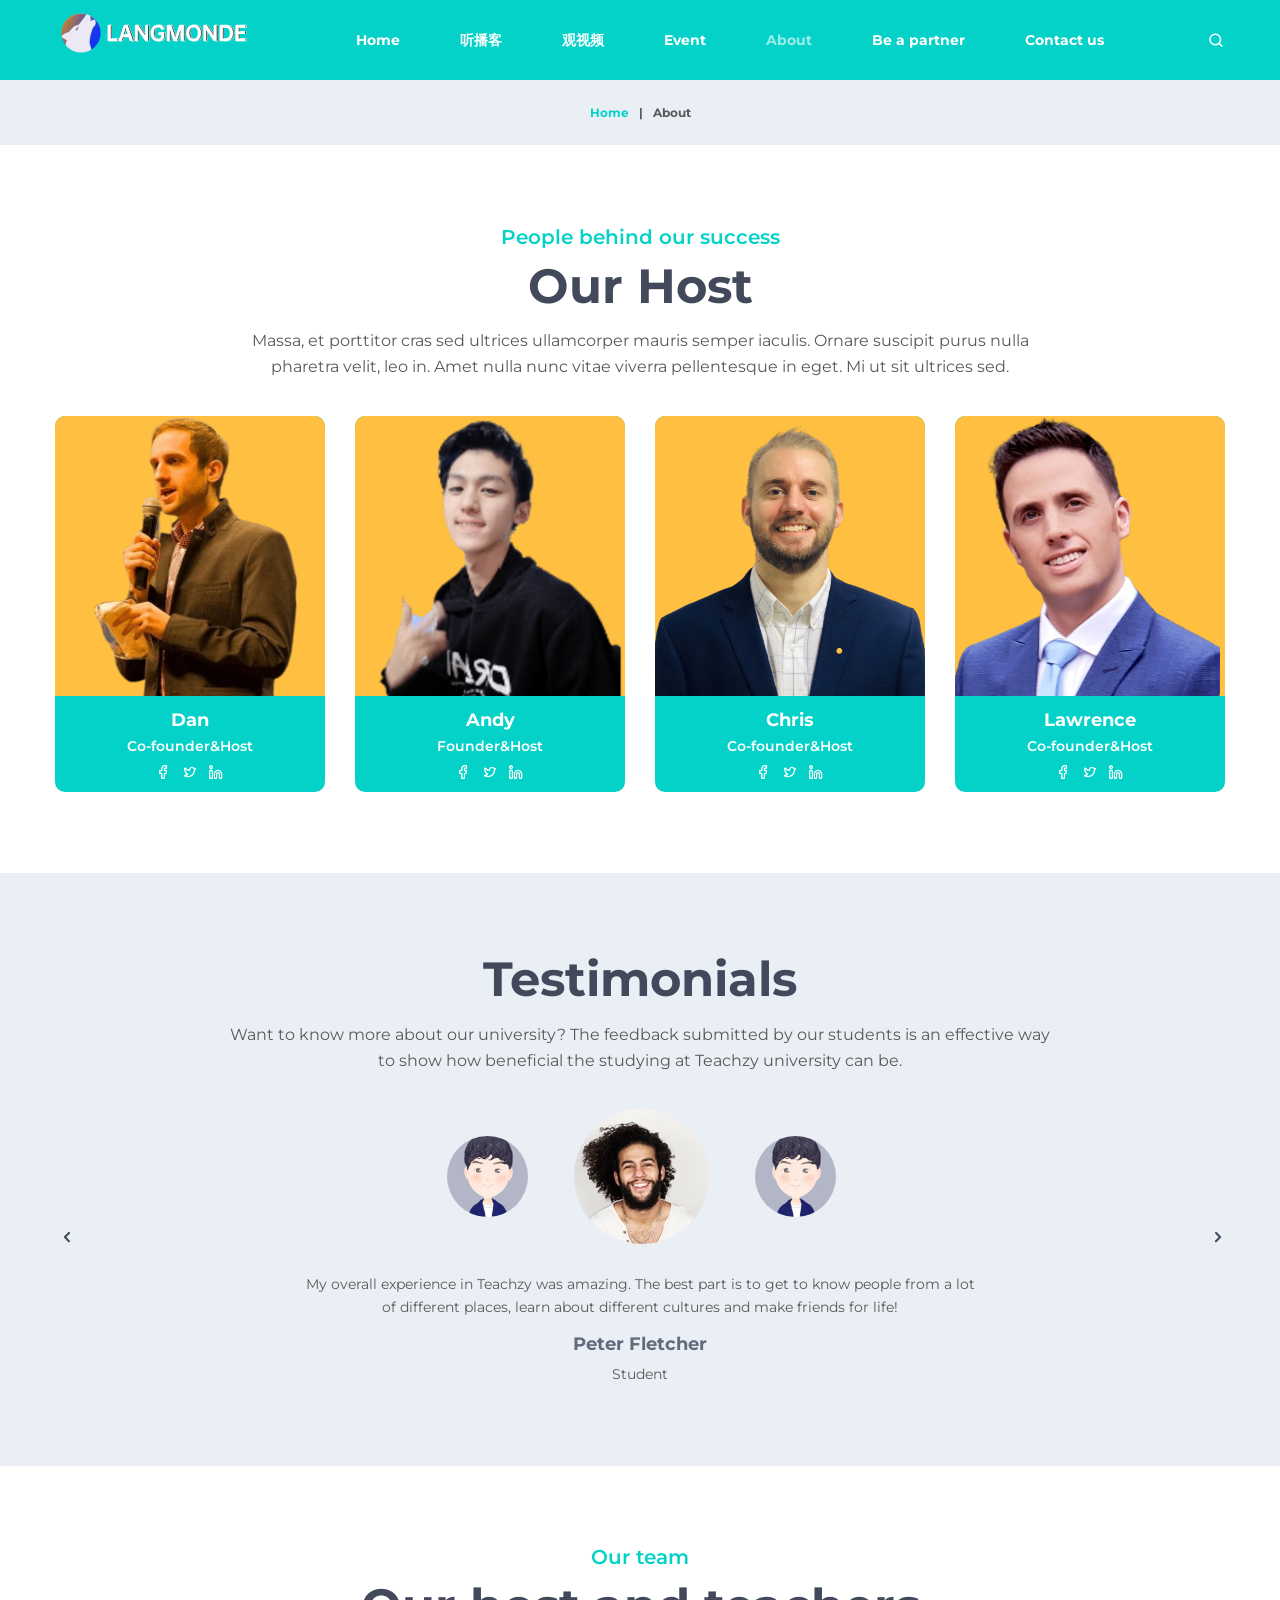
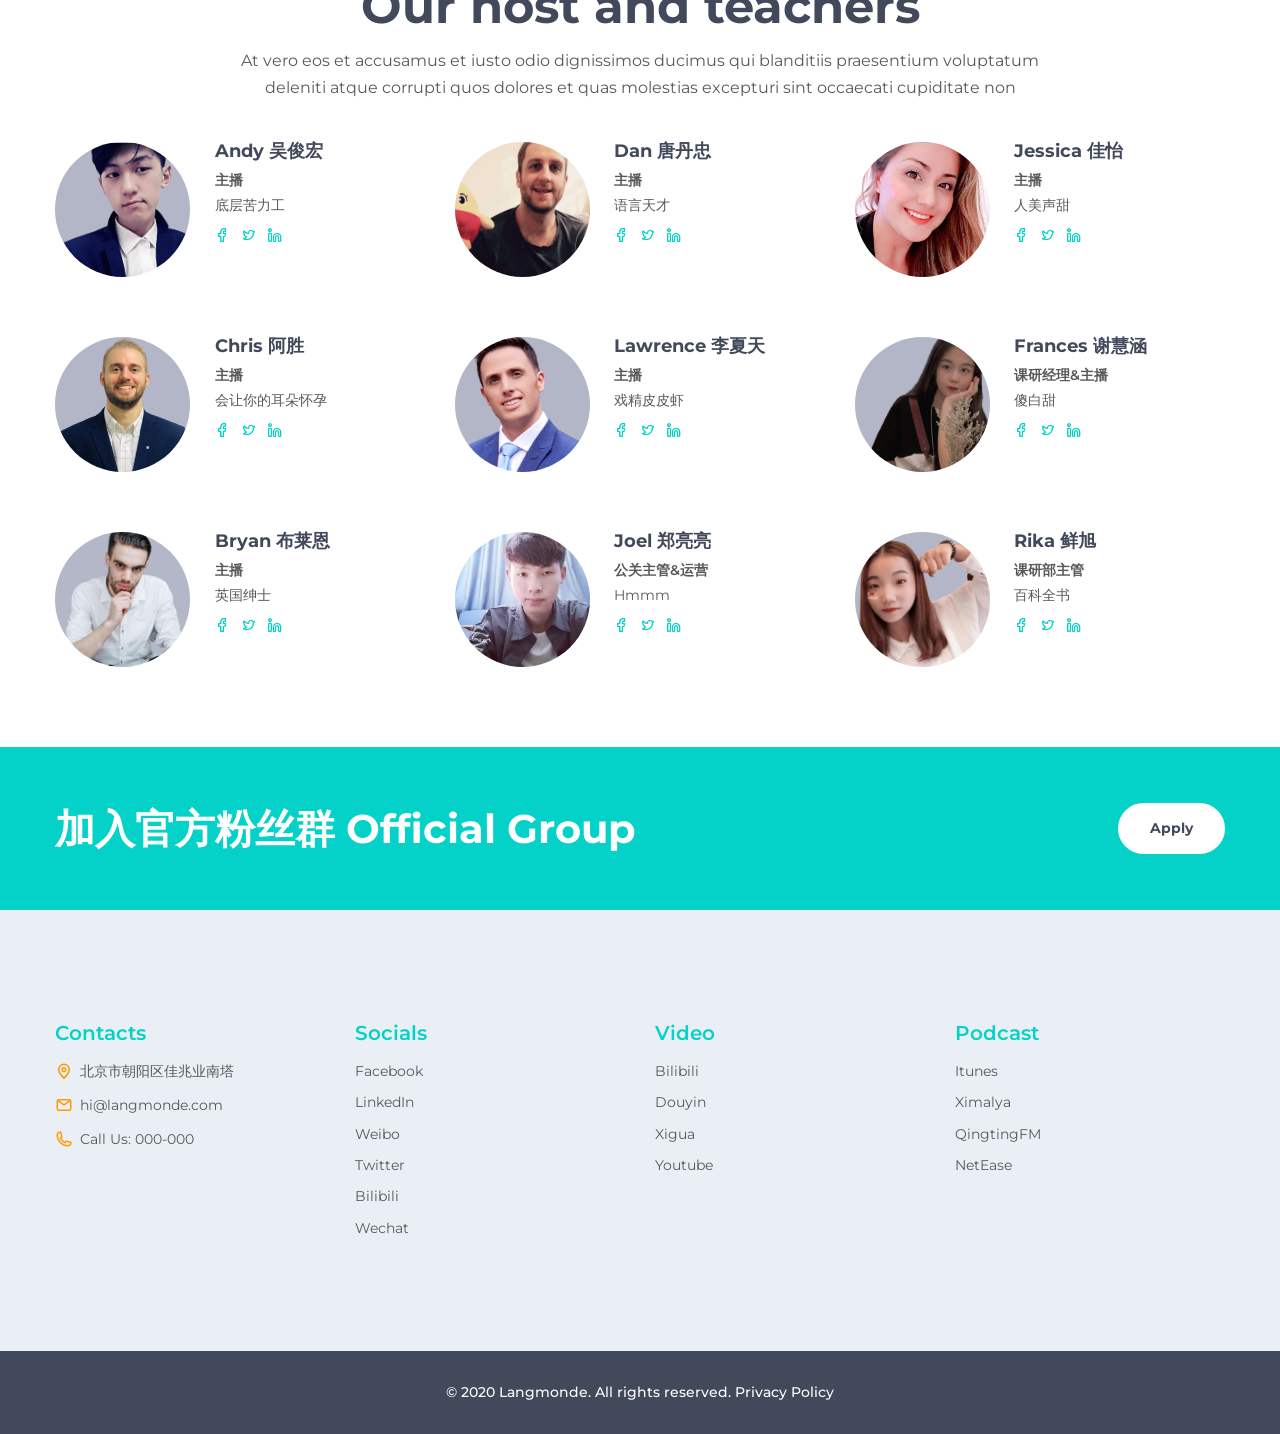
==== about.html @ 0df41a17 "Add files via upload" ====
<!DOCTYPE html>
<html lang="en">
  <head>
    <title>About</title>
    <meta charset="utf-8">
    <meta name="viewport" content="width=device-width, height=device-height, initial-scale=1.0">
    <meta http-equiv="X-UA-Compatible" content="IE=edge">
    <meta property="og:title" content="Template Monster Admin Template">
    <meta property="og:description" content="brevis, barbatus clabulares aliquando convertam de dexter, peritus capio. devatio clemens habitio est.">
    <meta property="og:image" content="http://digipunk.netii.net/images/radar.gif">
    <meta property="og:url" content="http://digipunk.netii.net">
    <link rel="icon" href="images/favicon.ico" type="image/x-icon">
    <link rel="stylesheet" href="components/base/base.css">
    <script src="components/base/core.min.js"></script>
    <script src="components/base/script.js"></script>
  </head>
  <body>
    <div class="page">
      <!--RD Navbar-->
      <header class="section rd-navbar-wrap" data-preset='{"title":"Navbar Default","category":"header","reload":true,"id":"navbar-default"}'>
        <nav class="rd-navbar" data-rd-navbar='{"responsive":{"1200":{"stickUpOffset":"50px"}}}'>
          <div class="navbar-container">
            <div class="navbar-cell">
              <div class="navbar-panel">
                <button class="navbar-switch novi-icon custom-font-menu" data-multi-switch='{"targets":".rd-navbar","scope":".rd-navbar","isolate":"[data-multi-switch]"}'></button>
                <div class="navbar-logo"><a class="navbar-logo-link" href="index.html"><img class="navbar-logo-inverse" src="images/logo-inverse-396x100.png" alt="Teachzy" width="198" height="50"/></a></div>
              </div>
            </div>
            <div class="navbar-spacer"></div>
            <div class="navbar-cell navbar-sidebar">
              <ul class="navbar-navigation rd-navbar-nav">
                  <li class="navbar-navigation-root-item"><a class="navbar-navigation-root-link" href="index.html">Home</a>
                </li>
                <li class="navbar-navigation-root-item"><a class="navbar-navigation-root-link" href="https://www.ximalaya.com/waiyu/25055962/">听播客</a>
                    <ul class="navbar-navigation-dropdown rd-navbar-dropdown">
                    <li class="navbar-navigation-back">
                      <button class="navbar-navigation-back-btn">Back</button>
                    </li>
                    <li class="navbar-navigation-dropdown-item"><a class="navbar-navigation-dropdown-link" href="https://www.ximalaya.com/waiyu/25055962/">假老外告诉你</a>
                    </li>
                    <li class="navbar-navigation-dropdown-item"><a class="navbar-navigation-dropdown-link" href="https://www.ximalaya.com/waiyu/42550304/">假老外怎么说</a>
                    </li>
                     <li class="navbar-navigation-dropdown-item"><a class="navbar-navigation-dropdown-link" href="https://podcasts.apple.com/cn/podcast/langmonde-%E5%81%87%E8%80%81%E5%A4%96%E5%91%8A%E8%AF%89%E4%BD%A0-%E5%AD%A6%E5%8F%A3%E8%AF%AD-%E6%82%89%E6%96%87%E5%8C%96/id1486147527">Itunes</a>
                    </li>
                  </ul>
                   </li>
                <li class="navbar-navigation-root-item"><a class="navbar-navigation-root-link" href="https://space.bilibili.com/435088927?from=search&seid=5559338794171055576">观视频</a>
                </li>
                <li class="navbar-navigation-root-item"><a class="navbar-navigation-root-link" href="#">Event</a>
                </li>
                </li><li class="navbar-navigation-root-item active"><a class="navbar-navigation-root-link" href="about.html">About</a>
                </li>
                <li class="navbar-navigation-root-item"><a class="navbar-navigation-root-link" href="#">Be a partner</a>
                  <ul class="navbar-navigation-dropdown rd-navbar-dropdown">
                    <li class="navbar-navigation-back">
                      <button class="navbar-navigation-back-btn">Back</button>
                    </li>
                    <li class="navbar-navigation-dropdown-item"><a class="navbar-navigation-dropdown-link" href="coming-soon.html">Be a partner</a>
                    </li>
                  </ul>
                </li>
                <li class="navbar-navigation-root-item"><a class="navbar-navigation-root-link" href="contact-us.html">Contact us</a>
                </li>
              </ul>
            </div>
            <div class="navbar-spacer"></div>
            <div class="navbar-cell">
              <div class="navbar-subpanel">
                <div class="navbar-subpanel-item">
                  <div class="navbar-search">
                    <div class="navbar-search-container">
                      <form class="navbar-search-form" action="search-results.html" method="GET" data-rd-search='{"output":".navbar-search-results","mode":"live","liveResults":3,"template":"<h5 class=\"search-title\"><a target=\"_top\" href=\"#{href}\" class=\"search-link\">#{title}</a></h5><p>...#{token}...</p>"}'>
                        <input class="navbar-search-input" type="text" placeholder="Enter search terms..." autocomplete="off" name="s"/>
                        <button class="navbar-search-btn custom-font-search novi-icon"></button>
                        <button class="navbar-search-close search-switch custom-font-close novi-icon" type="button" data-multi-switch='{"targets":".rd-navbar","scope":".rd-navbar","class":"navbar-search-active","isolate":"[data-multi-switch]:not(.search-switch)"}'></button>
                      </form>
                    </div>
                  </div>
                  <div class="navbar-search-results">No results</div>
                  <button class="navbar-button search-switch custom-font-search" data-multi-switch='{"targets":".rd-navbar","scope":".rd-navbar","class":"navbar-search-active","isolate":"[data-multi-switch]:not(.search-switch)"}'></button>
                </div>
              </div>
            </div>
          </div>
        </nav>
      </header>
      <section class="section breadcrumb-section">
        <div class="container">
          <!-- Breadcrumb-->
          <div class="breadcrumb">
            <div class="breadcrumb-inner">
              <div class="breadcrumb-item"><a class="breadcrumb-link" href="index.html">Home</a></div>
              <div class="breadcrumb-item"><span class="breadcrumb-text breadcrumb-active">About</span></div>
            </div>
          </div>
        </div>
      </section>
      <!-- Person-->
      <section class="section-md bg-transparent text-center">
        <div class="container">
          <div class="text-block text-block-1">
            <h5 class="text-primary">People behind our success</h5>
            <h2>Our Host</h2>
            <p class="big">Massa, et porttitor cras sed ultrices ullamcorper mauris semper iaculis. Ornare suscipit purus nulla pharetra velit, leo in. Amet nulla nunc vitae viverra pellentesque in eget. Mi ut sit ultrices sed.</p>
          </div>
          <div class="owl-carousel owl-content-1" data-owl="{&quot;dots&quot;:true}" data-autoplay="false" data-loop="false" data-items="1" data-sm-items="2" data-md-items="3" data-lg-items="4">
                  <!-- Person boxed-->
                  <div class="person person-boxed">
                    <div class="person-media"><img class="person-img" src="images/person-01-270x280.jpg" alt="" width="270" height="280"/>
                    </div>
                    <div class="person-body">
                      <div class="person-title h6"><a href="team-member.html">Dan</a></div>
                      <div class="person-text">Co-founder&Host</div>
                      <div class="person-social social"><a class="icon social-icon custom-font-facebook" href="#"></a><a class="icon social-icon custom-font-twitter" href="#"></a><a class="icon social-icon custom-font-linkedin" href="#"></a>
                      </div>
                    </div>
                  </div>
                  <!-- Person boxed-->
                  <div class="person person-boxed">
                    <div class="person-media"><img class="person-img" src="images/person-02-270x280.jpg" alt="" width="270" height="280"/>
                    </div>
                    <div class="person-body">
                      <div class="person-title h6"><a href="team-member.html">Andy</a></div>
                      <div class="person-text">Founder&Host</div>
                      <div class="person-social social"><a class="icon social-icon custom-font-facebook" href="#"></a><a class="icon social-icon custom-font-twitter" href="#"></a><a class="icon social-icon custom-font-linkedin" href="#"></a>
                      </div>
                    </div>
                  </div>
                  <!-- Person boxed-->
                  <div class="person person-boxed">
                    <div class="person-media"><img class="person-img" src="images/person-05-270x280.jpg" alt="" width="270" height="280"/>
                    </div>
                    <div class="person-body">
                      <div class="person-title h6"><a href="team-member.html">Chris</a></div>
                      <div class="person-text">Co-founder&Host</div>
                      <div class="person-social social"><a class="icon social-icon custom-font-facebook" href="#"></a><a class="icon social-icon custom-font-twitter" href="#"></a><a class="icon social-icon custom-font-linkedin" href="#"></a>
                      </div>
                    </div>
                  </div>
                  <!-- Person boxed-->
                  <div class="person person-boxed">
                    <div class="person-media"><img class="person-img" src="images/person-04-270x280.jpg" alt="" width="270" height="280"/>
                    </div>
                    <div class="person-body">
                      <div class="person-title h6"><a href="team-member.html">Lawrence</a></div>
                      <div class="person-text">Co-founder&Host</div>
                      <div class="person-social social"><a class="icon social-icon custom-font-facebook" href="#"></a><a class="icon social-icon custom-font-twitter" href="#"></a><a class="icon social-icon custom-font-linkedin" href="#"></a>
                      </div>
                    </div>
                  </div>
          </div>
        </div>
      </section>
      <!-- Testimonials-->
      <section class="section-md bg-300 text-center">
        <div class="container">
          <div class="text-block text-block-1" data-animate='{"class":"fadeIn"}'>
            <h2>Testimonials</h2>
            <p class="big">Want to know more about our university? The feedback submitted by our students is an effective way to show how beneficial the studying at Teachzy university can be.</p>
          </div>
          <div class="slick-person-container">
            <div class="slick-slider slick-person-img slider-nav" data-slick='{"slidesToShow":3,"arrows":false,"asNavFor":".slider-for","focusOnSelect":true,"centerMode":true,"centerPadding":"0px"}'>
              <div class="slick-content"><img src="images/person-11-135x135.jpg" alt="" width="135" height="135"/>
              </div>
              <div class="slick-content"><img src="images/person-12-135x135.jpg" alt="" width="135" height="135"/>
              </div>
              <div class="slick-content"><img src="images/person-11-135x135.jpg" alt="" width="135" height="135"/>
              </div>
              <div class="slick-content"><img src="images/person-12-135x135.jpg" alt="" width="135" height="135"/>
              </div>
            </div>
            <div class="slick-slider slick-person-content slider-for" data-slick='{"arrows":true,"asNavFor":".slider-nav","autoplay":true,"autoplaySpeed":5000,"fade":true}'>
              <div class="slick-content">
                      <!-- Quote-->
                      <blockquote class="quote quote-simple">
                        <q class="quote-text">My overall experience in Teachzy was amazing. The best part is to get to know people from a lot of different places, learn about different cultures and make friends for life!</q>
                        <cite class="quote-cite h6">Peter Fletcher</cite>
                        <div class="quote-meta">Student</div>
                      </blockquote>
              </div>
              <div class="slick-content">
                      <!-- Quote-->
                      <blockquote class="quote quote-simple">
                        <q class="quote-text">This university was an exceptional and international experience for me. It did not only advance my studies and knowledge but even gave me the chance to make friends across the globe.</q>
                        <cite class="quote-cite h6">Jenny Wilson</cite>
                        <div class="quote-meta">Student</div>
                      </blockquote>
              </div>
              <div class="slick-content">
                      <!-- Quote-->
                      <blockquote class="quote quote-simple">
                        <q class="quote-text">I made friends from countries all over the world. That’s really amazing! And Teachzy is just like a quiet oasis in the crowded city, it’s really pleasant to study and live here.</q>
                        <cite class="quote-cite h6">John Adams</cite>
                        <div class="quote-meta">Student</div>
                      </blockquote>
              </div>
              <div class="slick-content">
                      <!-- Quote-->
                      <blockquote class="quote quote-simple">
                        <q class="quote-text">I've been working at Teachzy for over 20 years. As a host I love interacting with students and share my knowledge. Here you can definitely make connections for life!</q>
                        <cite class="quote-cite h6">Esther Howard</cite>
                        <div class="quote-meta">Professor</div>
                      </blockquote>
              </div>
            </div>
          </div>
        </div>
      </section>
      <!-- Person side-->
      <section class="section-md bg-transparent text-center">
        <div class="container">
          <div class="text-block text-block-1">
            <h5 class="text-primary">Our team</h5>
            <h2>Our host and teachers</h2>
            <p class="big">At vero eos et accusamus et iusto odio dignissimos ducimus qui blanditiis praesentium voluptatum deleniti atque corrupti quos dolores et quas molestias excepturi sint occaecati cupiditate non</p>
          </div>
          <div class="row row-30 row-lg-60">
            <div class="col-xs-6 col-lg-4">
                    <!-- Person side-->
                    <div class="person person-side">
                      <div class="person-media"><img class="person-img" src="images/person-01-135x135.jpg" alt="" width="135" height="135"/>
                      </div>
                      <div class="person-body">
                        <div class="person-title h6"><a href="team-member.html">Andy 吴俊宏</a></div>
                        <div class="person-meta">主播</div>
                        <div class="person-text">底层苦力工</div>
                        <div class="person-social social"><a class="icon social-icon custom-font-facebook" href="#"></a><a class="icon social-icon custom-font-twitter" href="#"></a><a class="icon social-icon custom-font-linkedin" href="#"></a>
                        </div>
                      </div>
                    </div>
            </div>
            <div class="col-xs-6 col-lg-4">
                    <!-- Person side-->
                    <div class="person person-side">
                      <div class="person-media"><img class="person-img" src="images/person-02-135x135.jpg" alt="" width="135" height="135"/>
                      </div>
                      <div class="person-body">
                        <div class="person-title h6"><a href="team-member.html">Dan 唐丹忠</a></div>
                        <div class="person-meta">主播</div>
                        <div class="person-text">语言天才</div>
                        <div class="person-social social"><a class="icon social-icon custom-font-facebook" href="#"></a><a class="icon social-icon custom-font-twitter" href="#"></a><a class="icon social-icon custom-font-linkedin" href="#"></a>
                        </div>
                      </div>
                    </div>
            </div>
            <div class="col-xs-6 col-lg-4">
                    <!-- Person side-->
                    <div class="person person-side">
                      <div class="person-media"><img class="person-img" src="images/person-03-135x135.jpg" alt="" width="135" height="135"/>
                      </div>
                      <div class="person-body">
                        <div class="person-title h6"><a href="team-member.html">Jessica 佳怡</a></div>
                        <div class="person-meta">主播</div>
                        <div class="person-text">人美声甜</div>
                        <div class="person-social social"><a class="icon social-icon custom-font-facebook" href="#"></a><a class="icon social-icon custom-font-twitter" href="#"></a><a class="icon social-icon custom-font-linkedin" href="#"></a>
                        </div>
                      </div>
                    </div>
            </div>
            <div class="col-xs-6 col-lg-4">
                    <!-- Person side-->
                    <div class="person person-side">
                      <div class="person-media"><img class="person-img" src="images/person-04-135x135.jpg" alt="" width="135" height="135"/>
                      </div>
                      <div class="person-body">
                        <div class="person-title h6"><a href="team-member.html">Chris 阿胜</a></div>
                        <div class="person-meta">主播</div>
                        <div class="person-text">会让你的耳朵怀孕</div>
                        <div class="person-social social"><a class="icon social-icon custom-font-facebook" href="#"></a><a class="icon social-icon custom-font-twitter" href="#"></a><a class="icon social-icon custom-font-linkedin" href="#"></a>
                        </div>
                      </div>
                    </div>
            </div>
            <div class="col-xs-6 col-lg-4">
                    <!-- Person side-->
                    <div class="person person-side">
                      <div class="person-media"><img class="person-img" src="images/person-05-135x135.jpg" alt="" width="135" height="135"/>
                      </div>
                      <div class="person-body">
                        <div class="person-title h6"><a href="team-member.html">Lawrence 李夏天</a></div>
                        <div class="person-meta">主播</div>
                        <div class="person-text">戏精皮皮虾</div>
                        <div class="person-social social"><a class="icon social-icon custom-font-facebook" href="#"></a><a class="icon social-icon custom-font-twitter" href="#"></a><a class="icon social-icon custom-font-linkedin" href="#"></a>
                        </div>
                      </div>
                    </div>
            </div>
            <div class="col-xs-6 col-lg-4">
                    <!-- Person side-->
                    <div class="person person-side">
                      <div class="person-media"><img class="person-img" src="images/person-06-135x135.jpg" alt="" width="135" height="135"/>
                      </div>
                      <div class="person-body">
                        <div class="person-title h6"><a href="team-member.html">Frances 谢慧涵</a></div>
                        <div class="person-meta">课研经理&主播</div>
                        <div class="person-text">傻白甜</div>
                        <div class="person-social social"><a class="icon social-icon custom-font-facebook" href="#"></a><a class="icon social-icon custom-font-twitter" href="#"></a><a class="icon social-icon custom-font-linkedin" href="#"></a>
                        </div>
                      </div>
                    </div>
            </div>
            <div class="col-xs-6 col-lg-4">
                    <!-- Person side-->
                    <div class="person person-side">
                      <div class="person-media"><img class="person-img" src="images/person-07-135x135.jpg" alt="" width="135" height="135"/>
                      </div>
                      <div class="person-body">
                        <div class="person-title h6"><a href="team-member.html">Bryan 布莱恩</a></div>
                        <div class="person-meta">主播</div>
                        <div class="person-text">英国绅士</div>
                        <div class="person-social social"><a class="icon social-icon custom-font-facebook" href="#"></a><a class="icon social-icon custom-font-twitter" href="#"></a><a class="icon social-icon custom-font-linkedin" href="#"></a>
                        </div>
                      </div>
                    </div>
            </div>
            <div class="col-xs-6 col-lg-4">
                    <!-- Person side-->
                    <div class="person person-side">
                      <div class="person-media"><img class="person-img" src="images/person-08-135x135.jpg" alt="" width="135" height="135"/>
                      </div>
                      <div class="person-body">
                        <div class="person-title h6"><a href="team-member.html">Joel 郑亮亮</a></div>
                        <div class="person-meta">公关主管&运营</div>
                        <div class="person-text">Hmmm</div>
                        <div class="person-social social"><a class="icon social-icon custom-font-facebook" href="#"></a><a class="icon social-icon custom-font-twitter" href="#"></a><a class="icon social-icon custom-font-linkedin" href="#"></a>
                        </div>
                      </div>
                    </div>
            </div>
            <div class="col-xs-6 col-lg-4">
                    <!-- Person side-->
                    <div class="person person-side">
                      <div class="person-media"><img class="person-img" src="images/person-09-135x135.jpg" alt="" width="135" height="135"/>
                      </div>
                      <div class="person-body">
                        <div class="person-title h6"><a href="team-member.html">Rika 鲜旭</a></div>
                        <div class="person-meta">课研部主管</div>
                        <div class="person-text">百科全书</div>
                        <div class="person-social social"><a class="icon social-icon custom-font-facebook" href="#"></a><a class="icon social-icon custom-font-twitter" href="#"></a><a class="icon social-icon custom-font-linkedin" href="#"></a>
                        </div>
                      </div>
                    </div>
            </div>
          </div>
        </div>
      </section>
      <!-- Call to action-->
      <section class="section-sm bg-primary context-dark text-center">
        <div class="container">
          <div class="group-16 d-lg-flex flex-wrap justify-content-between align-items-center">
            <h3>加入官方粉丝群 Official Group</h3><a class="btn btn-primary" href="#">Apply</a>
          </div>
        </div>
      </section>
    <!-- Footer default-->
      <footer class="section footer">
        <div class="footer-top bg-300">
          <div class="container">
            <div class="row row-30">
              <div class="col-xs-6 col-md-3">
                <h5 class="footer-title">Contacts</h5>
                <ul class="list list-icons">
                  <li class="list-item">
                    <div class="list-icon custom-font-pin"></div><a class="link link-inherit" href="#">北京市朝阳区佳兆业南塔</a>
                  </li>
                  <li class="list-item">
                    <div class="list-icon custom-font-email"></div><a class="link link-inherit" href="mailto:#">hi@langmonde.com</a>
                  </li>
                  <li class="list-item">
                    <div class="list-icon custom-font-phone"></div><span><span>Call Us: </span><a class="link link-inherit" href="tel:#">000-000</a></span>
                  </li>
                </ul>
              </div>
              <div class="col-6 col-md-3">
                <h5 class="footer-title">Socials</h5>
                <ul class="list list-sm">
                  <li class="list-item"><a class="link link-inherit" href="#">Facebook</a></li>
                  <li class="list-item"><a class="link link-inherit" href="#">LinkedIn</a></li>
                  <li class="list-item"><a class="link link-inherit" href="#">Weibo</a></li>
                  <li class="list-item"><a class="link link-inherit" href="#">Twitter</a></li>
                  <li class="list-item"><a class="link link-inherit" href="#">Bilibili</a></li>
                  <li class="list-item"><a class="link link-inherit" href="#">Wechat</a></li>
                </ul>
              </div>
              <div class="col-6 col-md-3">
                <h5 class="footer-title">Video</h5>
                <ul class="list list-sm">
                  <li class="list-item"><a class="link link-inherit" href="#">Bilibili</a></li>
                  <li class="list-item"><a class="link link-inherit" href="#">Douyin</a></li>
                  <li class="list-item"><a class="link link-inherit" href="#">Xigua</a></li>
                  <li class="list-item"><a class="link link-inherit" href="#">Youtube</a></li>
                </ul>
              </div>
              <div class="col-6 col-md-3">
                <h5 class="footer-title">Podcast</h5>
                <ul class="list list-sm">
                  <li class="list-item"><a class="link link-inherit" href="#">Itunes</a></li>
                  <li class="list-item"><a class="link link-inherit" href="#">Ximalya</a></li>
                  <li class="list-item"><a class="link link-inherit" href="#">QingtingFM</a></li>
                  <li class="list-item"><a class="link link-inherit" href="#">NetEase</a></li>
           
                </ul>
              </div>
            </div>
          </div>
        </div>
        <div class="footer-bottom bg-700 context-dark text-center">
          <div class="container">
                  <!-- Copyright-->
                  <p class="rights"><span>&copy; 2020&nbsp;</span><span>Langmonde</span><span>. All rights reserved.&nbsp;</span><a class="link link-inherit" href="privacy-policy.html">Privacy Policy</a></p>
          </div>
        </div>
      </footer>
    </div>
    <!-- Preloader-->
    <div class="preloader">
      <div class="preloader-inner">
        <div class="preloader-dot"></div>
        <div class="preloader-dot"></div>
        <div class="preloader-dot"></div>
        <div class="preloader-dot"></div>
      </div>
    </div>
  </body>
</html>
---- components/base/base.css ----
*,*::before,*::after {	box-sizing: border-box;}html {	font-family: sans-serif;	line-height: 1.15;	-webkit-text-size-adjust: 100%;	-webkit-tap-highlight-color: rgba(0, 0, 0, 0);}article, aside, figcaption, figure, footer, header, hgroup, main, nav, section {	display: block;}body {	margin: 0;	font-family: "Montserrat", sans-serif;	font-size: 0.875rem;	font-weight: 400;	line-height: 1.6;	color: #595959;	text-align: left;	background-color: #fff;}[tabindex="-1"]:focus {	outline: 0 !important;}hr {	box-sizing: content-box;	height: 0;	overflow: visible;}h1, h2, h3, h4, h5, h6 {	margin-top: 0;	margin-bottom: 0.5rem;}p {	margin-top: 0;	margin-bottom: 1rem;}abbr[title],abbr[data-original-title] {	text-decoration: underline;	text-decoration: underline dotted;	cursor: help;	border-bottom: 0;	text-decoration-skip-ink: none;}address {	margin-bottom: 1rem;	font-style: normal;	line-height: inherit;}ol,ul,dl {	margin-top: 0;	margin-bottom: 1rem;}ol ol,ul ul,ol ul,ul ol {	margin-bottom: 0;}dt {	font-weight: 700;}dd {	margin-bottom: .5rem;	margin-left: 0;}blockquote {	margin: 0 0 1rem;}b,strong {	font-weight: bolder;}small {	font-size: 80%;}sub,sup {	position: relative;	font-size: 75%;	line-height: 0;	vertical-align: baseline;}sub {	bottom: -.25em;}sup {	top: -.5em;}a {	color: #04d2c8;	text-decoration: none;	background-color: transparent;}a:hover {	color: #038781;	text-decoration: underline;}a:not([href]):not([tabindex]) {	color: inherit;	text-decoration: none;}a:not([href]):not([tabindex]):hover, a:not([href]):not([tabindex]):focus {	color: inherit;	text-decoration: none;}a:not([href]):not([tabindex]):focus {	outline: 0;}pre,code,kbd,samp {	font-family: SFMono-Regular, Menlo, Monaco, Consolas, "Liberation Mono", "Courier New", monospace;	font-size: 1em;}pre {	margin-top: 0;	margin-bottom: 1rem;	overflow: auto;}figure {	margin: 0 0 1rem;}img {	vertical-align: middle;	border-style: none;}svg {	overflow: hidden;	vertical-align: middle;}table {	border-collapse: collapse;}caption {	padding-top: 0.75rem;	padding-bottom: 0.75rem;	color: #595959;	text-align: left;	caption-side: bottom;}th {	text-align: inherit;}label {	display: inline-block;	margin-bottom: 0.5rem;}button {	border-radius: 0;}button:focus {	outline: 1px dotted;	outline: 5px auto -webkit-focus-ring-color;}input,button,select,optgroup,textarea {	margin: 0;	font-family: inherit;	font-size: inherit;	line-height: inherit;}button,input {	overflow: visible;}button,select {	text-transform: none;}select {	word-wrap: normal;}button,[type="button"],[type="reset"],[type="submit"] {	-webkit-appearance: button;}button:not(:disabled),[type="button"]:not(:disabled),[type="reset"]:not(:disabled),[type="submit"]:not(:disabled) {	cursor: pointer;}button::-moz-focus-inner,[type="button"]::-moz-focus-inner,[type="reset"]::-moz-focus-inner,[type="submit"]::-moz-focus-inner {	padding: 0;	border-style: none;}input[type="radio"],input[type="checkbox"] {	box-sizing: border-box;	padding: 0;}input[type="date"],input[type="time"],input[type="datetime-local"],input[type="month"] {	-webkit-appearance: listbox;}textarea {	overflow: auto;	resize: vertical;}fieldset {	min-width: 0;	padding: 0;	margin: 0;	border: 0;}legend {	display: block;	width: 100%;	max-width: 100%;	padding: 0;	margin-bottom: .5rem;	font-size: 1.5rem;	line-height: inherit;	color: inherit;	white-space: normal;}progress {	vertical-align: baseline;}[type="number"]::-webkit-inner-spin-button,[type="number"]::-webkit-outer-spin-button {	height: auto;}[type="search"] {	outline-offset: -2px;	-webkit-appearance: none;}[type="search"]::-webkit-search-decoration {	-webkit-appearance: none;}::-webkit-file-upload-button {	font: inherit;	-webkit-appearance: button;}output {	display: inline-block;}summary {	display: list-item;	cursor: pointer;}template {	display: none;}[hidden] {	display: none !important;}h1, h2, h3, h4, h5, h6,.h1, .h2, .h3, .h4, .h5, .h6 {	margin-bottom: 0.5rem;	font-weight: 700;	line-height: 1.2;	color: #42495b;}h1, .h1 {	font-size: 3.5rem;}h2, .h2 {	font-size: 3rem;}h3, .h3 {	font-size: 2.5rem;}h4, .h4 {	font-size: 1.5rem;}h5, .h5 {	font-size: 1.25rem;}h6, .h6 {	font-size: 1.125rem;}.lead {	font-size: 1.00625rem;	font-weight: 300;}.display-1 {	font-size: 6rem;	font-weight: 300;	line-height: 1.2;}.display-2 {	font-size: 5.5rem;	font-weight: 300;	line-height: 1.2;}.display-3 {	font-size: 4.5rem;	font-weight: 300;	line-height: 1.2;}.display-4 {	font-size: 3.5rem;	font-weight: 300;	line-height: 1.2;}hr {	margin-top: 0;	margin-bottom: 0;	border: 0;	border-top: 2px solid rgba(89, 89, 89, 0.2);}small,.small {	font-size: 81%;}mark,.mark {	padding: 0.2em 0.2em;	background-color: #04d2c8;}.list-unstyled {	padding-left: 0;	list-style: none;}.list-inline {	padding-left: 0;	list-style: none;}.list-inline-item {	display: inline-block;}.list-inline-item:not(:last-child) {	margin-right: 0.5rem;}.initialism {	font-size: 90%;	text-transform: uppercase;}.blockquote {	margin-bottom: 1rem;	font-size: 1.09375rem;}.blockquote-footer {	display: block;	font-size: 81%;	color: #595959;}.blockquote-footer::before {	content: "\2014\00A0";}.fade {	transition: opacity 0.15s linear;}@media (prefers-reduced-motion: reduce) {	.fade {		transition: none;	}}.fade:not(.show) {	opacity: 0;}.collapse:not(.show) {	display: none;}.collapsing {	position: relative;	height: 0;	overflow: hidden;	transition: height 0.35s ease;}@media (prefers-reduced-motion: reduce) {	.collapsing {		transition: none;	}}.text-monospace {	font-family: SFMono-Regular, Menlo, Monaco, Consolas, "Liberation Mono", "Courier New", monospace !important;}.text-justify {	text-align: justify !important;}.text-wrap {	white-space: normal !important;}.text-nowrap {	white-space: nowrap !important;}.text-truncate {	overflow: hidden;	text-overflow: ellipsis;	white-space: nowrap;}.text-left {	text-align: left !important;}.text-right {	text-align: right !important;}.text-center {	text-align: center !important;}@media (min-width: 480px) {	.text-xs-left {		text-align: left !important;	}	.text-xs-right {		text-align: right !important;	}	.text-xs-center {		text-align: center !important;	}}@media (min-width: 576px) {	.text-sm-left {		text-align: left !important;	}	.text-sm-right {		text-align: right !important;	}	.text-sm-center {		text-align: center !important;	}}@media (min-width: 768px) {	.text-md-left {		text-align: left !important;	}	.text-md-right {		text-align: right !important;	}	.text-md-center {		text-align: center !important;	}}@media (min-width: 992px) {	.text-lg-left {		text-align: left !important;	}	.text-lg-right {		text-align: right !important;	}	.text-lg-center {		text-align: center !important;	}}@media (min-width: 1200px) {	.text-xl-left {		text-align: left !important;	}	.text-xl-right {		text-align: right !important;	}	.text-xl-center {		text-align: center !important;	}}@media (min-width: 1600px) {	.text-xxl-left {		text-align: left !important;	}	.text-xxl-right {		text-align: right !important;	}	.text-xxl-center {		text-align: center !important;	}}.text-lowercase {	text-transform: lowercase !important;}.text-uppercase {	text-transform: uppercase !important;}.text-capitalize {	text-transform: capitalize !important;}.font-weight-light {	font-weight: 300 !important;}.font-weight-lighter {	font-weight: lighter !important;}.font-weight-normal {	font-weight: 400 !important;}.font-weight-medium {	font-weight: 500;}.font-weight-bold {	font-weight: 700 !important;}.font-weight-bolder {	font-weight: bolder !important;}.font-italic {	font-style: italic !important;}.text-white {	color: #fff !important;}.text-primary {	color: #04d2c8 !important;}a.text-primary:hover, a.text-primary:focus {	color: #038781 !important;}.text-secondary {	color: #ff9900 !important;}a.text-secondary:hover, a.text-secondary:focus {	color: #b36b00 !important;}.text-success {	color: #77ba21 !important;}a.text-success:hover, a.text-success:focus {	color: #4d7915 !important;}.text-info {	color: #138ce4 !important;}a.text-info:hover, a.text-info:focus {	color: #0d619d !important;}.text-warning {	color: #f19711 !important;}a.text-warning:hover, a.text-warning:focus {	color: #ab6b0a !important;}.text-danger {	color: #e72660 !important;}a.text-danger:hover, a.text-danger:focus {	color: #ad1341 !important;}.text-light {	color: #f7f7f7 !important;}a.text-light:hover, a.text-light:focus {	color: #d1d1d1 !important;}.text-dark {	color: #42495b !important;}a.text-dark:hover, a.text-dark:focus {	color: #22252f !important;}.text-body {	color: #595959 !important;}.text-muted {	color: #595959 !important;}.text-black-50 {	color: rgba(0, 0, 0, 0.5) !important;}.text-white-50 {	color: rgba(255, 255, 255, 0.5) !important;}.text-hide {	font: 0/0 a;	color: transparent;	text-shadow: none;	background-color: transparent;	border: 0;}.text-decoration-none {	text-decoration: none !important;}.text-break {	word-break: break-word !important;	overflow-wrap: break-word !important;}.text-reset {	color: inherit !important;}.d-none {	display: none !important;}.d-inline {	display: inline !important;}.d-inline-block {	display: inline-block !important;}.d-block {	display: block !important;}.d-table {	display: table !important;}.d-table-row {	display: table-row !important;}.d-table-cell {	display: table-cell !important;}.d-flex {	display: flex !important;}.d-inline-flex {	display: inline-flex !important;}@media (min-width: 480px) {	.d-xs-none {		display: none !important;	}	.d-xs-inline {		display: inline !important;	}	.d-xs-inline-block {		display: inline-block !important;	}	.d-xs-block {		display: block !important;	}	.d-xs-table {		display: table !important;	}	.d-xs-table-row {		display: table-row !important;	}	.d-xs-table-cell {		display: table-cell !important;	}	.d-xs-flex {		display: flex !important;	}	.d-xs-inline-flex {		display: inline-flex !important;	}}@media (min-width: 576px) {	.d-sm-none {		display: none !important;	}	.d-sm-inline {		display: inline !important;	}	.d-sm-inline-block {		display: inline-block !important;	}	.d-sm-block {		display: block !important;	}	.d-sm-table {		display: table !important;	}	.d-sm-table-row {		display: table-row !important;	}	.d-sm-table-cell {		display: table-cell !important;	}	.d-sm-flex {		display: flex !important;	}	.d-sm-inline-flex {		display: inline-flex !important;	}}@media (min-width: 768px) {	.d-md-none {		display: none !important;	}	.d-md-inline {		display: inline !important;	}	.d-md-inline-block {		display: inline-block !important;	}	.d-md-block {		display: block !important;	}	.d-md-table {		display: table !important;	}	.d-md-table-row {		display: table-row !important;	}	.d-md-table-cell {		display: table-cell !important;	}	.d-md-flex {		display: flex !important;	}	.d-md-inline-flex {		display: inline-flex !important;	}}@media (min-width: 992px) {	.d-lg-none {		display: none !important;	}	.d-lg-inline {		display: inline !important;	}	.d-lg-inline-block {		display: inline-block !important;	}	.d-lg-block {		display: block !important;	}	.d-lg-table {		display: table !important;	}	.d-lg-table-row {		display: table-row !important;	}	.d-lg-table-cell {		display: table-cell !important;	}	.d-lg-flex {		display: flex !important;	}	.d-lg-inline-flex {		display: inline-flex !important;	}}@media (min-width: 1200px) {	.d-xl-none {		display: none !important;	}	.d-xl-inline {		display: inline !important;	}	.d-xl-inline-block {		display: inline-block !important;	}	.d-xl-block {		display: block !important;	}	.d-xl-table {		display: table !important;	}	.d-xl-table-row {		display: table-row !important;	}	.d-xl-table-cell {		display: table-cell !important;	}	.d-xl-flex {		display: flex !important;	}	.d-xl-inline-flex {		display: inline-flex !important;	}}@media (min-width: 1600px) {	.d-xxl-none {		display: none !important;	}	.d-xxl-inline {		display: inline !important;	}	.d-xxl-inline-block {		display: inline-block !important;	}	.d-xxl-block {		display: block !important;	}	.d-xxl-table {		display: table !important;	}	.d-xxl-table-row {		display: table-row !important;	}	.d-xxl-table-cell {		display: table-cell !important;	}	.d-xxl-flex {		display: flex !important;	}	.d-xxl-inline-flex {		display: inline-flex !important;	}}@media print {	.d-print-none {		display: none !important;	}	.d-print-inline {		display: inline !important;	}	.d-print-inline-block {		display: inline-block !important;	}	.d-print-block {		display: block !important;	}	.d-print-table {		display: table !important;	}	.d-print-table-row {		display: table-row !important;	}	.d-print-table-cell {		display: table-cell !important;	}	.d-print-flex {		display: flex !important;	}	.d-print-inline-flex {		display: inline-flex !important;	}}.float-left {	float: left !important;}.float-right {	float: right !important;}.float-none {	float: none !important;}@media (min-width: 480px) {	.float-xs-left {		float: left !important;	}	.float-xs-right {		float: right !important;	}	.float-xs-none {		float: none !important;	}}@media (min-width: 576px) {	.float-sm-left {		float: left !important;	}	.float-sm-right {		float: right !important;	}	.float-sm-none {		float: none !important;	}}@media (min-width: 768px) {	.float-md-left {		float: left !important;	}	.float-md-right {		float: right !important;	}	.float-md-none {		float: none !important;	}}@media (min-width: 992px) {	.float-lg-left {		float: left !important;	}	.float-lg-right {		float: right !important;	}	.float-lg-none {		float: none !important;	}}@media (min-width: 1200px) {	.float-xl-left {		float: left !important;	}	.float-xl-right {		float: right !important;	}	.float-xl-none {		float: none !important;	}}@media (min-width: 1600px) {	.float-xxl-left {		float: left !important;	}	.float-xxl-right {		float: right !important;	}	.float-xxl-none {		float: none !important;	}}.clearfix::after {	display: block;	clear: both;	content: "";}.flex-row {	flex-direction: row !important;}.flex-column {	flex-direction: column !important;}.flex-row-reverse {	flex-direction: row-reverse !important;}.flex-column-reverse {	flex-direction: column-reverse !important;}.flex-wrap {	flex-wrap: wrap !important;}.flex-nowrap {	flex-wrap: nowrap !important;}.flex-wrap-reverse {	flex-wrap: wrap-reverse !important;}.flex-fill {	flex: 1 1 auto !important;}.flex-grow-0 {	flex-grow: 0 !important;}.flex-grow-1 {	flex-grow: 1 !important;}.flex-shrink-0 {	flex-shrink: 0 !important;}.flex-shrink-1 {	flex-shrink: 1 !important;}.justify-content-start {	justify-content: flex-start !important;}.justify-content-end {	justify-content: flex-end !important;}.justify-content-center {	justify-content: center !important;}.justify-content-between {	justify-content: space-between !important;}.justify-content-around {	justify-content: space-around !important;}.align-items-start {	align-items: flex-start !important;}.align-items-end {	align-items: flex-end !important;}.align-items-center {	align-items: center !important;}.align-items-baseline {	align-items: baseline !important;}.align-items-stretch {	align-items: stretch !important;}.align-content-start {	align-content: flex-start !important;}.align-content-end {	align-content: flex-end !important;}.align-content-center {	align-content: center !important;}.align-content-between {	align-content: space-between !important;}.align-content-around {	align-content: space-around !important;}.align-content-stretch {	align-content: stretch !important;}.align-self-auto {	align-self: auto !important;}.align-self-start {	align-self: flex-start !important;}.align-self-end {	align-self: flex-end !important;}.align-self-center {	align-self: center !important;}.align-self-baseline {	align-self: baseline !important;}.align-self-stretch {	align-self: stretch !important;}@media (min-width: 480px) {	.flex-xs-row {		flex-direction: row !important;	}	.flex-xs-column {		flex-direction: column !important;	}	.flex-xs-row-reverse {		flex-direction: row-reverse !important;	}	.flex-xs-column-reverse {		flex-direction: column-reverse !important;	}	.flex-xs-wrap {		flex-wrap: wrap !important;	}	.flex-xs-nowrap {		flex-wrap: nowrap !important;	}	.flex-xs-wrap-reverse {		flex-wrap: wrap-reverse !important;	}	.flex-xs-fill {		flex: 1 1 auto !important;	}	.flex-xs-grow-0 {		flex-grow: 0 !important;	}	.flex-xs-grow-1 {		flex-grow: 1 !important;	}	.flex-xs-shrink-0 {		flex-shrink: 0 !important;	}	.flex-xs-shrink-1 {		flex-shrink: 1 !important;	}	.justify-content-xs-start {		justify-content: flex-start !important;	}	.justify-content-xs-end {		justify-content: flex-end !important;	}	.justify-content-xs-center {		justify-content: center !important;	}	.justify-content-xs-between {		justify-content: space-between !important;	}	.justify-content-xs-around {		justify-content: space-around !important;	}	.align-items-xs-start {		align-items: flex-start !important;	}	.align-items-xs-end {		align-items: flex-end !important;	}	.align-items-xs-center {		align-items: center !important;	}	.align-items-xs-baseline {		align-items: baseline !important;	}	.align-items-xs-stretch {		align-items: stretch !important;	}	.align-content-xs-start {		align-content: flex-start !important;	}	.align-content-xs-end {		align-content: flex-end !important;	}	.align-content-xs-center {		align-content: center !important;	}	.align-content-xs-between {		align-content: space-between !important;	}	.align-content-xs-around {		align-content: space-around !important;	}	.align-content-xs-stretch {		align-content: stretch !important;	}	.align-self-xs-auto {		align-self: auto !important;	}	.align-self-xs-start {		align-self: flex-start !important;	}	.align-self-xs-end {		align-self: flex-end !important;	}	.align-self-xs-center {		align-self: center !important;	}	.align-self-xs-baseline {		align-self: baseline !important;	}	.align-self-xs-stretch {		align-self: stretch !important;	}}@media (min-width: 576px) {	.flex-sm-row {		flex-direction: row !important;	}	.flex-sm-column {		flex-direction: column !important;	}	.flex-sm-row-reverse {		flex-direction: row-reverse !important;	}	.flex-sm-column-reverse {		flex-direction: column-reverse !important;	}	.flex-sm-wrap {		flex-wrap: wrap !important;	}	.flex-sm-nowrap {		flex-wrap: nowrap !important;	}	.flex-sm-wrap-reverse {		flex-wrap: wrap-reverse !important;	}	.flex-sm-fill {		flex: 1 1 auto !important;	}	.flex-sm-grow-0 {		flex-grow: 0 !important;	}	.flex-sm-grow-1 {		flex-grow: 1 !important;	}	.flex-sm-shrink-0 {		flex-shrink: 0 !important;	}	.flex-sm-shrink-1 {		flex-shrink: 1 !important;	}	.justify-content-sm-start {		justify-content: flex-start !important;	}	.justify-content-sm-end {		justify-content: flex-end !important;	}	.justify-content-sm-center {		justify-content: center !important;	}	.justify-content-sm-between {		justify-content: space-between !important;	}	.justify-content-sm-around {		justify-content: space-around !important;	}	.align-items-sm-start {		align-items: flex-start !important;	}	.align-items-sm-end {		align-items: flex-end !important;	}	.align-items-sm-center {		align-items: center !important;	}	.align-items-sm-baseline {		align-items: baseline !important;	}	.align-items-sm-stretch {		align-items: stretch !important;	}	.align-content-sm-start {		align-content: flex-start !important;	}	.align-content-sm-end {		align-content: flex-end !important;	}	.align-content-sm-center {		align-content: center !important;	}	.align-content-sm-between {		align-content: space-between !important;	}	.align-content-sm-around {		align-content: space-around !important;	}	.align-content-sm-stretch {		align-content: stretch !important;	}	.align-self-sm-auto {		align-self: auto !important;	}	.align-self-sm-start {		align-self: flex-start !important;	}	.align-self-sm-end {		align-self: flex-end !important;	}	.align-self-sm-center {		align-self: center !important;	}	.align-self-sm-baseline {		align-self: baseline !important;	}	.align-self-sm-stretch {		align-self: stretch !important;	}}@media (min-width: 768px) {	.flex-md-row {		flex-direction: row !important;	}	.flex-md-column {		flex-direction: column !important;	}	.flex-md-row-reverse {		flex-direction: row-reverse !important;	}	.flex-md-column-reverse {		flex-direction: column-reverse !important;	}	.flex-md-wrap {		flex-wrap: wrap !important;	}	.flex-md-nowrap {		flex-wrap: nowrap !important;	}	.flex-md-wrap-reverse {		flex-wrap: wrap-reverse !important;	}	.flex-md-fill {		flex: 1 1 auto !important;	}	.flex-md-grow-0 {		flex-grow: 0 !important;	}	.flex-md-grow-1 {		flex-grow: 1 !important;	}	.flex-md-shrink-0 {		flex-shrink: 0 !important;	}	.flex-md-shrink-1 {		flex-shrink: 1 !important;	}	.justify-content-md-start {		justify-content: flex-start !important;	}	.justify-content-md-end {		justify-content: flex-end !important;	}	.justify-content-md-center {		justify-content: center !important;	}	.justify-content-md-between {		justify-content: space-between !important;	}	.justify-content-md-around {		justify-content: space-around !important;	}	.align-items-md-start {		align-items: flex-start !important;	}	.align-items-md-end {		align-items: flex-end !important;	}	.align-items-md-center {		align-items: center !important;	}	.align-items-md-baseline {		align-items: baseline !important;	}	.align-items-md-stretch {		align-items: stretch !important;	}	.align-content-md-start {		align-content: flex-start !important;	}	.align-content-md-end {		align-content: flex-end !important;	}	.align-content-md-center {		align-content: center !important;	}	.align-content-md-between {		align-content: space-between !important;	}	.align-content-md-around {		align-content: space-around !important;	}	.align-content-md-stretch {		align-content: stretch !important;	}	.align-self-md-auto {		align-self: auto !important;	}	.align-self-md-start {		align-self: flex-start !important;	}	.align-self-md-end {		align-self: flex-end !important;	}	.align-self-md-center {		align-self: center !important;	}	.align-self-md-baseline {		align-self: baseline !important;	}	.align-self-md-stretch {		align-self: stretch !important;	}}@media (min-width: 992px) {	.flex-lg-row {		flex-direction: row !important;	}	.flex-lg-column {		flex-direction: column !important;	}	.flex-lg-row-reverse {		flex-direction: row-reverse !important;	}	.flex-lg-column-reverse {		flex-direction: column-reverse !important;	}	.flex-lg-wrap {		flex-wrap: wrap !important;	}	.flex-lg-nowrap {		flex-wrap: nowrap !important;	}	.flex-lg-wrap-reverse {		flex-wrap: wrap-reverse !important;	}	.flex-lg-fill {		flex: 1 1 auto !important;	}	.flex-lg-grow-0 {		flex-grow: 0 !important;	}	.flex-lg-grow-1 {		flex-grow: 1 !important;	}	.flex-lg-shrink-0 {		flex-shrink: 0 !important;	}	.flex-lg-shrink-1 {		flex-shrink: 1 !important;	}	.justify-content-lg-start {		justify-content: flex-start !important;	}	.justify-content-lg-end {		justify-content: flex-end !important;	}	.justify-content-lg-center {		justify-content: center !important;	}	.justify-content-lg-between {		justify-content: space-between !important;	}	.justify-content-lg-around {		justify-content: space-around !important;	}	.align-items-lg-start {		align-items: flex-start !important;	}	.align-items-lg-end {		align-items: flex-end !important;	}	.align-items-lg-center {		align-items: center !important;	}	.align-items-lg-baseline {		align-items: baseline !important;	}	.align-items-lg-stretch {		align-items: stretch !important;	}	.align-content-lg-start {		align-content: flex-start !important;	}	.align-content-lg-end {		align-content: flex-end !important;	}	.align-content-lg-center {		align-content: center !important;	}	.align-content-lg-between {		align-content: space-between !important;	}	.align-content-lg-around {		align-content: space-around !important;	}	.align-content-lg-stretch {		align-content: stretch !important;	}	.align-self-lg-auto {		align-self: auto !important;	}	.align-self-lg-start {		align-self: flex-start !important;	}	.align-self-lg-end {		align-self: flex-end !important;	}	.align-self-lg-center {		align-self: center !important;	}	.align-self-lg-baseline {		align-self: baseline !important;	}	.align-self-lg-stretch {		align-self: stretch !important;	}}@media (min-width: 1200px) {	.flex-xl-row {		flex-direction: row !important;	}	.flex-xl-column {		flex-direction: column !important;	}	.flex-xl-row-reverse {		flex-direction: row-reverse !important;	}	.flex-xl-column-reverse {		flex-direction: column-reverse !important;	}	.flex-xl-wrap {		flex-wrap: wrap !important;	}	.flex-xl-nowrap {		flex-wrap: nowrap !important;	}	.flex-xl-wrap-reverse {		flex-wrap: wrap-reverse !important;	}	.flex-xl-fill {		flex: 1 1 auto !important;	}	.flex-xl-grow-0 {		flex-grow: 0 !important;	}	.flex-xl-grow-1 {		flex-grow: 1 !important;	}	.flex-xl-shrink-0 {		flex-shrink: 0 !important;	}	.flex-xl-shrink-1 {		flex-shrink: 1 !important;	}	.justify-content-xl-start {		justify-content: flex-start !important;	}	.justify-content-xl-end {		justify-content: flex-end !important;	}	.justify-content-xl-center {		justify-content: center !important;	}	.justify-content-xl-between {		justify-content: space-between !important;	}	.justify-content-xl-around {		justify-content: space-around !important;	}	.align-items-xl-start {		align-items: flex-start !important;	}	.align-items-xl-end {		align-items: flex-end !important;	}	.align-items-xl-center {		align-items: center !important;	}	.align-items-xl-baseline {		align-items: baseline !important;	}	.align-items-xl-stretch {		align-items: stretch !important;	}	.align-content-xl-start {		align-content: flex-start !important;	}	.align-content-xl-end {		align-content: flex-end !important;	}	.align-content-xl-center {		align-content: center !important;	}	.align-content-xl-between {		align-content: space-between !important;	}	.align-content-xl-around {		align-content: space-around !important;	}	.align-content-xl-stretch {		align-content: stretch !important;	}	.align-self-xl-auto {		align-self: auto !important;	}	.align-self-xl-start {		align-self: flex-start !important;	}	.align-self-xl-end {		align-self: flex-end !important;	}	.align-self-xl-center {		align-self: center !important;	}	.align-self-xl-baseline {		align-self: baseline !important;	}	.align-self-xl-stretch {		align-self: stretch !important;	}}@media (min-width: 1600px) {	.flex-xxl-row {		flex-direction: row !important;	}	.flex-xxl-column {		flex-direction: column !important;	}	.flex-xxl-row-reverse {		flex-direction: row-reverse !important;	}	.flex-xxl-column-reverse {		flex-direction: column-reverse !important;	}	.flex-xxl-wrap {		flex-wrap: wrap !important;	}	.flex-xxl-nowrap {		flex-wrap: nowrap !important;	}	.flex-xxl-wrap-reverse {		flex-wrap: wrap-reverse !important;	}	.flex-xxl-fill {		flex: 1 1 auto !important;	}	.flex-xxl-grow-0 {		flex-grow: 0 !important;	}	.flex-xxl-grow-1 {		flex-grow: 1 !important;	}	.flex-xxl-shrink-0 {		flex-shrink: 0 !important;	}	.flex-xxl-shrink-1 {		flex-shrink: 1 !important;	}	.justify-content-xxl-start {		justify-content: flex-start !important;	}	.justify-content-xxl-end {		justify-content: flex-end !important;	}	.justify-content-xxl-center {		justify-content: center !important;	}	.justify-content-xxl-between {		justify-content: space-between !important;	}	.justify-content-xxl-around {		justify-content: space-around !important;	}	.align-items-xxl-start {		align-items: flex-start !important;	}	.align-items-xxl-end {		align-items: flex-end !important;	}	.align-items-xxl-center {		align-items: center !important;	}	.align-items-xxl-baseline {		align-items: baseline !important;	}	.align-items-xxl-stretch {		align-items: stretch !important;	}	.align-content-xxl-start {		align-content: flex-start !important;	}	.align-content-xxl-end {		align-content: flex-end !important;	}	.align-content-xxl-center {		align-content: center !important;	}	.align-content-xxl-between {		align-content: space-between !important;	}	.align-content-xxl-around {		align-content: space-around !important;	}	.align-content-xxl-stretch {		align-content: stretch !important;	}	.align-self-xxl-auto {		align-self: auto !important;	}	.align-self-xxl-start {		align-self: flex-start !important;	}	.align-self-xxl-end {		align-self: flex-end !important;	}	.align-self-xxl-center {		align-self: center !important;	}	.align-self-xxl-baseline {		align-self: baseline !important;	}	.align-self-xxl-stretch {		align-self: stretch !important;	}}.m-0 {	margin: 0 !important;}.mt-0,.my-0 {	margin-top: 0 !important;}.mr-0,.mx-0 {	margin-right: 0 !important;}.mb-0,.my-0 {	margin-bottom: 0 !important;}.ml-0,.mx-0 {	margin-left: 0 !important;}.m-1 {	margin: 0.25rem !important;}.mt-1,.my-1 {	margin-top: 0.25rem !important;}.mr-1,.mx-1 {	margin-right: 0.25rem !important;}.mb-1,.my-1 {	margin-bottom: 0.25rem !important;}.ml-1,.mx-1 {	margin-left: 0.25rem !important;}.m-2 {	margin: 0.5rem !important;}.mt-2,.my-2 {	margin-top: 0.5rem !important;}.mr-2,.mx-2 {	margin-right: 0.5rem !important;}.mb-2,.my-2 {	margin-bottom: 0.5rem !important;}.ml-2,.mx-2 {	margin-left: 0.5rem !important;}.m-3 {	margin: 1rem !important;}.mt-3,.my-3 {	margin-top: 1rem !important;}.mr-3,.mx-3 {	margin-right: 1rem !important;}.mb-3,.my-3 {	margin-bottom: 1rem !important;}.ml-3,.mx-3 {	margin-left: 1rem !important;}.m-4 {	margin: 1.5rem !important;}.mt-4,.my-4 {	margin-top: 1.5rem !important;}.mr-4,.mx-4 {	margin-right: 1.5rem !important;}.mb-4,.my-4 {	margin-bottom: 1.5rem !important;}.ml-4,.mx-4 {	margin-left: 1.5rem !important;}.m-5 {	margin: 3rem !important;}.mt-5,.my-5 {	margin-top: 3rem !important;}.mr-5,.mx-5 {	margin-right: 3rem !important;}.mb-5,.my-5 {	margin-bottom: 3rem !important;}.ml-5,.mx-5 {	margin-left: 3rem !important;}.p-0 {	padding: 0 !important;}.pt-0,.py-0 {	padding-top: 0 !important;}.pr-0,.px-0 {	padding-right: 0 !important;}.pb-0,.py-0 {	padding-bottom: 0 !important;}.pl-0,.px-0 {	padding-left: 0 !important;}.p-1 {	padding: 0.25rem !important;}.pt-1,.py-1 {	padding-top: 0.25rem !important;}.pr-1,.px-1 {	padding-right: 0.25rem !important;}.pb-1,.py-1 {	padding-bottom: 0.25rem !important;}.pl-1,.px-1 {	padding-left: 0.25rem !important;}.p-2 {	padding: 0.5rem !important;}.pt-2,.py-2 {	padding-top: 0.5rem !important;}.pr-2,.px-2 {	padding-right: 0.5rem !important;}.pb-2,.py-2 {	padding-bottom: 0.5rem !important;}.pl-2,.px-2 {	padding-left: 0.5rem !important;}.p-3 {	padding: 1rem !important;}.pt-3,.py-3 {	padding-top: 1rem !important;}.pr-3,.px-3 {	padding-right: 1rem !important;}.pb-3,.py-3 {	padding-bottom: 1rem !important;}.pl-3,.px-3 {	padding-left: 1rem !important;}.p-4 {	padding: 1.5rem !important;}.pt-4,.py-4 {	padding-top: 1.5rem !important;}.pr-4,.px-4 {	padding-right: 1.5rem !important;}.pb-4,.py-4 {	padding-bottom: 1.5rem !important;}.pl-4,.px-4 {	padding-left: 1.5rem !important;}.p-5 {	padding: 3rem !important;}.pt-5,.py-5 {	padding-top: 3rem !important;}.pr-5,.px-5 {	padding-right: 3rem !important;}.pb-5,.py-5 {	padding-bottom: 3rem !important;}.pl-5,.px-5 {	padding-left: 3rem !important;}.m-n1 {	margin: -0.25rem !important;}.mt-n1,.my-n1 {	margin-top: -0.25rem !important;}.mr-n1,.mx-n1 {	margin-right: -0.25rem !important;}.mb-n1,.my-n1 {	margin-bottom: -0.25rem !important;}.ml-n1,.mx-n1 {	margin-left: -0.25rem !important;}.m-n2 {	margin: -0.5rem !important;}.mt-n2,.my-n2 {	margin-top: -0.5rem !important;}.mr-n2,.mx-n2 {	margin-right: -0.5rem !important;}.mb-n2,.my-n2 {	margin-bottom: -0.5rem !important;}.ml-n2,.mx-n2 {	margin-left: -0.5rem !important;}.m-n3 {	margin: -1rem !important;}.mt-n3,.my-n3 {	margin-top: -1rem !important;}.mr-n3,.mx-n3 {	margin-right: -1rem !important;}.mb-n3,.my-n3 {	margin-bottom: -1rem !important;}.ml-n3,.mx-n3 {	margin-left: -1rem !important;}.m-n4 {	margin: -1.5rem !important;}.mt-n4,.my-n4 {	margin-top: -1.5rem !important;}.mr-n4,.mx-n4 {	margin-right: -1.5rem !important;}.mb-n4,.my-n4 {	margin-bottom: -1.5rem !important;}.ml-n4,.mx-n4 {	margin-left: -1.5rem !important;}.m-n5 {	margin: -3rem !important;}.mt-n5,.my-n5 {	margin-top: -3rem !important;}.mr-n5,.mx-n5 {	margin-right: -3rem !important;}.mb-n5,.my-n5 {	margin-bottom: -3rem !important;}.ml-n5,.mx-n5 {	margin-left: -3rem !important;}.m-auto {	margin: auto !important;}.mt-auto,.my-auto {	margin-top: auto !important;}.mr-auto,.mx-auto {	margin-right: auto !important;}.mb-auto,.my-auto {	margin-bottom: auto !important;}.ml-auto,.mx-auto {	margin-left: auto !important;}@media (min-width: 480px) {	.m-xs-0 {		margin: 0 !important;	}	.mt-xs-0,	.my-xs-0 {		margin-top: 0 !important;	}	.mr-xs-0,	.mx-xs-0 {		margin-right: 0 !important;	}	.mb-xs-0,	.my-xs-0 {		margin-bottom: 0 !important;	}	.ml-xs-0,	.mx-xs-0 {		margin-left: 0 !important;	}	.m-xs-1 {		margin: 0.25rem !important;	}	.mt-xs-1,	.my-xs-1 {		margin-top: 0.25rem !important;	}	.mr-xs-1,	.mx-xs-1 {		margin-right: 0.25rem !important;	}	.mb-xs-1,	.my-xs-1 {		margin-bottom: 0.25rem !important;	}	.ml-xs-1,	.mx-xs-1 {		margin-left: 0.25rem !important;	}	.m-xs-2 {		margin: 0.5rem !important;	}	.mt-xs-2,	.my-xs-2 {		margin-top: 0.5rem !important;	}	.mr-xs-2,	.mx-xs-2 {		margin-right: 0.5rem !important;	}	.mb-xs-2,	.my-xs-2 {		margin-bottom: 0.5rem !important;	}	.ml-xs-2,	.mx-xs-2 {		margin-left: 0.5rem !important;	}	.m-xs-3 {		margin: 1rem !important;	}	.mt-xs-3,	.my-xs-3 {		margin-top: 1rem !important;	}	.mr-xs-3,	.mx-xs-3 {		margin-right: 1rem !important;	}	.mb-xs-3,	.my-xs-3 {		margin-bottom: 1rem !important;	}	.ml-xs-3,	.mx-xs-3 {		margin-left: 1rem !important;	}	.m-xs-4 {		margin: 1.5rem !important;	}	.mt-xs-4,	.my-xs-4 {		margin-top: 1.5rem !important;	}	.mr-xs-4,	.mx-xs-4 {		margin-right: 1.5rem !important;	}	.mb-xs-4,	.my-xs-4 {		margin-bottom: 1.5rem !important;	}	.ml-xs-4,	.mx-xs-4 {		margin-left: 1.5rem !important;	}	.m-xs-5 {		margin: 3rem !important;	}	.mt-xs-5,	.my-xs-5 {		margin-top: 3rem !important;	}	.mr-xs-5,	.mx-xs-5 {		margin-right: 3rem !important;	}	.mb-xs-5,	.my-xs-5 {		margin-bottom: 3rem !important;	}	.ml-xs-5,	.mx-xs-5 {		margin-left: 3rem !important;	}	.p-xs-0 {		padding: 0 !important;	}	.pt-xs-0,	.py-xs-0 {		padding-top: 0 !important;	}	.pr-xs-0,	.px-xs-0 {		padding-right: 0 !important;	}	.pb-xs-0,	.py-xs-0 {		padding-bottom: 0 !important;	}	.pl-xs-0,	.px-xs-0 {		padding-left: 0 !important;	}	.p-xs-1 {		padding: 0.25rem !important;	}	.pt-xs-1,	.py-xs-1 {		padding-top: 0.25rem !important;	}	.pr-xs-1,	.px-xs-1 {		padding-right: 0.25rem !important;	}	.pb-xs-1,	.py-xs-1 {		padding-bottom: 0.25rem !important;	}	.pl-xs-1,	.px-xs-1 {		padding-left: 0.25rem !important;	}	.p-xs-2 {		padding: 0.5rem !important;	}	.pt-xs-2,	.py-xs-2 {		padding-top: 0.5rem !important;	}	.pr-xs-2,	.px-xs-2 {		padding-right: 0.5rem !important;	}	.pb-xs-2,	.py-xs-2 {		padding-bottom: 0.5rem !important;	}	.pl-xs-2,	.px-xs-2 {		padding-left: 0.5rem !important;	}	.p-xs-3 {		padding: 1rem !important;	}	.pt-xs-3,	.py-xs-3 {		padding-top: 1rem !important;	}	.pr-xs-3,	.px-xs-3 {		padding-right: 1rem !important;	}	.pb-xs-3,	.py-xs-3 {		padding-bottom: 1rem !important;	}	.pl-xs-3,	.px-xs-3 {		padding-left: 1rem !important;	}	.p-xs-4 {		padding: 1.5rem !important;	}	.pt-xs-4,	.py-xs-4 {		padding-top: 1.5rem !important;	}	.pr-xs-4,	.px-xs-4 {		padding-right: 1.5rem !important;	}	.pb-xs-4,	.py-xs-4 {		padding-bottom: 1.5rem !important;	}	.pl-xs-4,	.px-xs-4 {		padding-left: 1.5rem !important;	}	.p-xs-5 {		padding: 3rem !important;	}	.pt-xs-5,	.py-xs-5 {		padding-top: 3rem !important;	}	.pr-xs-5,	.px-xs-5 {		padding-right: 3rem !important;	}	.pb-xs-5,	.py-xs-5 {		padding-bottom: 3rem !important;	}	.pl-xs-5,	.px-xs-5 {		padding-left: 3rem !important;	}	.m-xs-n1 {		margin: -0.25rem !important;	}	.mt-xs-n1,	.my-xs-n1 {		margin-top: -0.25rem !important;	}	.mr-xs-n1,	.mx-xs-n1 {		margin-right: -0.25rem !important;	}	.mb-xs-n1,	.my-xs-n1 {		margin-bottom: -0.25rem !important;	}	.ml-xs-n1,	.mx-xs-n1 {		margin-left: -0.25rem !important;	}	.m-xs-n2 {		margin: -0.5rem !important;	}	.mt-xs-n2,	.my-xs-n2 {		margin-top: -0.5rem !important;	}	.mr-xs-n2,	.mx-xs-n2 {		margin-right: -0.5rem !important;	}	.mb-xs-n2,	.my-xs-n2 {		margin-bottom: -0.5rem !important;	}	.ml-xs-n2,	.mx-xs-n2 {		margin-left: -0.5rem !important;	}	.m-xs-n3 {		margin: -1rem !important;	}	.mt-xs-n3,	.my-xs-n3 {		margin-top: -1rem !important;	}	.mr-xs-n3,	.mx-xs-n3 {		margin-right: -1rem !important;	}	.mb-xs-n3,	.my-xs-n3 {		margin-bottom: -1rem !important;	}	.ml-xs-n3,	.mx-xs-n3 {		margin-left: -1rem !important;	}	.m-xs-n4 {		margin: -1.5rem !important;	}	.mt-xs-n4,	.my-xs-n4 {		margin-top: -1.5rem !important;	}	.mr-xs-n4,	.mx-xs-n4 {		margin-right: -1.5rem !important;	}	.mb-xs-n4,	.my-xs-n4 {		margin-bottom: -1.5rem !important;	}	.ml-xs-n4,	.mx-xs-n4 {		margin-left: -1.5rem !important;	}	.m-xs-n5 {		margin: -3rem !important;	}	.mt-xs-n5,	.my-xs-n5 {		margin-top: -3rem !important;	}	.mr-xs-n5,	.mx-xs-n5 {		margin-right: -3rem !important;	}	.mb-xs-n5,	.my-xs-n5 {		margin-bottom: -3rem !important;	}	.ml-xs-n5,	.mx-xs-n5 {		margin-left: -3rem !important;	}	.m-xs-auto {		margin: auto !important;	}	.mt-xs-auto,	.my-xs-auto {		margin-top: auto !important;	}	.mr-xs-auto,	.mx-xs-auto {		margin-right: auto !important;	}	.mb-xs-auto,	.my-xs-auto {		margin-bottom: auto !important;	}	.ml-xs-auto,	.mx-xs-auto {		margin-left: auto !important;	}}@media (min-width: 576px) {	.m-sm-0 {		margin: 0 !important;	}	.mt-sm-0,	.my-sm-0 {		margin-top: 0 !important;	}	.mr-sm-0,	.mx-sm-0 {		margin-right: 0 !important;	}	.mb-sm-0,	.my-sm-0 {		margin-bottom: 0 !important;	}	.ml-sm-0,	.mx-sm-0 {		margin-left: 0 !important;	}	.m-sm-1 {		margin: 0.25rem !important;	}	.mt-sm-1,	.my-sm-1 {		margin-top: 0.25rem !important;	}	.mr-sm-1,	.mx-sm-1 {		margin-right: 0.25rem !important;	}	.mb-sm-1,	.my-sm-1 {		margin-bottom: 0.25rem !important;	}	.ml-sm-1,	.mx-sm-1 {		margin-left: 0.25rem !important;	}	.m-sm-2 {		margin: 0.5rem !important;	}	.mt-sm-2,	.my-sm-2 {		margin-top: 0.5rem !important;	}	.mr-sm-2,	.mx-sm-2 {		margin-right: 0.5rem !important;	}	.mb-sm-2,	.my-sm-2 {		margin-bottom: 0.5rem !important;	}	.ml-sm-2,	.mx-sm-2 {		margin-left: 0.5rem !important;	}	.m-sm-3 {		margin: 1rem !important;	}	.mt-sm-3,	.my-sm-3 {		margin-top: 1rem !important;	}	.mr-sm-3,	.mx-sm-3 {		margin-right: 1rem !important;	}	.mb-sm-3,	.my-sm-3 {		margin-bottom: 1rem !important;	}	.ml-sm-3,	.mx-sm-3 {		margin-left: 1rem !important;	}	.m-sm-4 {		margin: 1.5rem !important;	}	.mt-sm-4,	.my-sm-4 {		margin-top: 1.5rem !important;	}	.mr-sm-4,	.mx-sm-4 {		margin-right: 1.5rem !important;	}	.mb-sm-4,	.my-sm-4 {		margin-bottom: 1.5rem !important;	}	.ml-sm-4,	.mx-sm-4 {		margin-left: 1.5rem !important;	}	.m-sm-5 {		margin: 3rem !important;	}	.mt-sm-5,	.my-sm-5 {		margin-top: 3rem !important;	}	.mr-sm-5,	.mx-sm-5 {		margin-right: 3rem !important;	}	.mb-sm-5,	.my-sm-5 {		margin-bottom: 3rem !important;	}	.ml-sm-5,	.mx-sm-5 {		margin-left: 3rem !important;	}	.p-sm-0 {		padding: 0 !important;	}	.pt-sm-0,	.py-sm-0 {		padding-top: 0 !important;	}	.pr-sm-0,	.px-sm-0 {		padding-right: 0 !important;	}	.pb-sm-0,	.py-sm-0 {		padding-bottom: 0 !important;	}	.pl-sm-0,	.px-sm-0 {		padding-left: 0 !important;	}	.p-sm-1 {		padding: 0.25rem !important;	}	.pt-sm-1,	.py-sm-1 {		padding-top: 0.25rem !important;	}	.pr-sm-1,	.px-sm-1 {		padding-right: 0.25rem !important;	}	.pb-sm-1,	.py-sm-1 {		padding-bottom: 0.25rem !important;	}	.pl-sm-1,	.px-sm-1 {		padding-left: 0.25rem !important;	}	.p-sm-2 {		padding: 0.5rem !important;	}	.pt-sm-2,	.py-sm-2 {		padding-top: 0.5rem !important;	}	.pr-sm-2,	.px-sm-2 {		padding-right: 0.5rem !important;	}	.pb-sm-2,	.py-sm-2 {		padding-bottom: 0.5rem !important;	}	.pl-sm-2,	.px-sm-2 {		padding-left: 0.5rem !important;	}	.p-sm-3 {		padding: 1rem !important;	}	.pt-sm-3,	.py-sm-3 {		padding-top: 1rem !important;	}	.pr-sm-3,	.px-sm-3 {		padding-right: 1rem !important;	}	.pb-sm-3,	.py-sm-3 {		padding-bottom: 1rem !important;	}	.pl-sm-3,	.px-sm-3 {		padding-left: 1rem !important;	}	.p-sm-4 {		padding: 1.5rem !important;	}	.pt-sm-4,	.py-sm-4 {		padding-top: 1.5rem !important;	}	.pr-sm-4,	.px-sm-4 {		padding-right: 1.5rem !important;	}	.pb-sm-4,	.py-sm-4 {		padding-bottom: 1.5rem !important;	}	.pl-sm-4,	.px-sm-4 {		padding-left: 1.5rem !important;	}	.p-sm-5 {		padding: 3rem !important;	}	.pt-sm-5,	.py-sm-5 {		padding-top: 3rem !important;	}	.pr-sm-5,	.px-sm-5 {		padding-right: 3rem !important;	}	.pb-sm-5,	.py-sm-5 {		padding-bottom: 3rem !important;	}	.pl-sm-5,	.px-sm-5 {		padding-left: 3rem !important;	}	.m-sm-n1 {		margin: -0.25rem !important;	}	.mt-sm-n1,	.my-sm-n1 {		margin-top: -0.25rem !important;	}	.mr-sm-n1,	.mx-sm-n1 {		margin-right: -0.25rem !important;	}	.mb-sm-n1,	.my-sm-n1 {		margin-bottom: -0.25rem !important;	}	.ml-sm-n1,	.mx-sm-n1 {		margin-left: -0.25rem !important;	}	.m-sm-n2 {		margin: -0.5rem !important;	}	.mt-sm-n2,	.my-sm-n2 {		margin-top: -0.5rem !important;	}	.mr-sm-n2,	.mx-sm-n2 {		margin-right: -0.5rem !important;	}	.mb-sm-n2,	.my-sm-n2 {		margin-bottom: -0.5rem !important;	}	.ml-sm-n2,	.mx-sm-n2 {		margin-left: -0.5rem !important;	}	.m-sm-n3 {		margin: -1rem !important;	}	.mt-sm-n3,	.my-sm-n3 {		margin-top: -1rem !important;	}	.mr-sm-n3,	.mx-sm-n3 {		margin-right: -1rem !important;	}	.mb-sm-n3,	.my-sm-n3 {		margin-bottom: -1rem !important;	}	.ml-sm-n3,	.mx-sm-n3 {		margin-left: -1rem !important;	}	.m-sm-n4 {		margin: -1.5rem !important;	}	.mt-sm-n4,	.my-sm-n4 {		margin-top: -1.5rem !important;	}	.mr-sm-n4,	.mx-sm-n4 {		margin-right: -1.5rem !important;	}	.mb-sm-n4,	.my-sm-n4 {		margin-bottom: -1.5rem !important;	}	.ml-sm-n4,	.mx-sm-n4 {		margin-left: -1.5rem !important;	}	.m-sm-n5 {		margin: -3rem !important;	}	.mt-sm-n5,	.my-sm-n5 {		margin-top: -3rem !important;	}	.mr-sm-n5,	.mx-sm-n5 {		margin-right: -3rem !important;	}	.mb-sm-n5,	.my-sm-n5 {		margin-bottom: -3rem !important;	}	.ml-sm-n5,	.mx-sm-n5 {		margin-left: -3rem !important;	}	.m-sm-auto {		margin: auto !important;	}	.mt-sm-auto,	.my-sm-auto {		margin-top: auto !important;	}	.mr-sm-auto,	.mx-sm-auto {		margin-right: auto !important;	}	.mb-sm-auto,	.my-sm-auto {		margin-bottom: auto !important;	}	.ml-sm-auto,	.mx-sm-auto {		margin-left: auto !important;	}}@media (min-width: 768px) {	.m-md-0 {		margin: 0 !important;	}	.mt-md-0,	.my-md-0 {		margin-top: 0 !important;	}	.mr-md-0,	.mx-md-0 {		margin-right: 0 !important;	}	.mb-md-0,	.my-md-0 {		margin-bottom: 0 !important;	}	.ml-md-0,	.mx-md-0 {		margin-left: 0 !important;	}	.m-md-1 {		margin: 0.25rem !important;	}	.mt-md-1,	.my-md-1 {		margin-top: 0.25rem !important;	}	.mr-md-1,	.mx-md-1 {		margin-right: 0.25rem !important;	}	.mb-md-1,	.my-md-1 {		margin-bottom: 0.25rem !important;	}	.ml-md-1,	.mx-md-1 {		margin-left: 0.25rem !important;	}	.m-md-2 {		margin: 0.5rem !important;	}	.mt-md-2,	.my-md-2 {		margin-top: 0.5rem !important;	}	.mr-md-2,	.mx-md-2 {		margin-right: 0.5rem !important;	}	.mb-md-2,	.my-md-2 {		margin-bottom: 0.5rem !important;	}	.ml-md-2,	.mx-md-2 {		margin-left: 0.5rem !important;	}	.m-md-3 {		margin: 1rem !important;	}	.mt-md-3,	.my-md-3 {		margin-top: 1rem !important;	}	.mr-md-3,	.mx-md-3 {		margin-right: 1rem !important;	}	.mb-md-3,	.my-md-3 {		margin-bottom: 1rem !important;	}	.ml-md-3,	.mx-md-3 {		margin-left: 1rem !important;	}	.m-md-4 {		margin: 1.5rem !important;	}	.mt-md-4,	.my-md-4 {		margin-top: 1.5rem !important;	}	.mr-md-4,	.mx-md-4 {		margin-right: 1.5rem !important;	}	.mb-md-4,	.my-md-4 {		margin-bottom: 1.5rem !important;	}	.ml-md-4,	.mx-md-4 {		margin-left: 1.5rem !important;	}	.m-md-5 {		margin: 3rem !important;	}	.mt-md-5,	.my-md-5 {		margin-top: 3rem !important;	}	.mr-md-5,	.mx-md-5 {		margin-right: 3rem !important;	}	.mb-md-5,	.my-md-5 {		margin-bottom: 3rem !important;	}	.ml-md-5,	.mx-md-5 {		margin-left: 3rem !important;	}	.p-md-0 {		padding: 0 !important;	}	.pt-md-0,	.py-md-0 {		padding-top: 0 !important;	}	.pr-md-0,	.px-md-0 {		padding-right: 0 !important;	}	.pb-md-0,	.py-md-0 {		padding-bottom: 0 !important;	}	.pl-md-0,	.px-md-0 {		padding-left: 0 !important;	}	.p-md-1 {		padding: 0.25rem !important;	}	.pt-md-1,	.py-md-1 {		padding-top: 0.25rem !important;	}	.pr-md-1,	.px-md-1 {		padding-right: 0.25rem !important;	}	.pb-md-1,	.py-md-1 {		padding-bottom: 0.25rem !important;	}	.pl-md-1,	.px-md-1 {		padding-left: 0.25rem !important;	}	.p-md-2 {		padding: 0.5rem !important;	}	.pt-md-2,	.py-md-2 {		padding-top: 0.5rem !important;	}	.pr-md-2,	.px-md-2 {		padding-right: 0.5rem !important;	}	.pb-md-2,	.py-md-2 {		padding-bottom: 0.5rem !important;	}	.pl-md-2,	.px-md-2 {		padding-left: 0.5rem !important;	}	.p-md-3 {		padding: 1rem !important;	}	.pt-md-3,	.py-md-3 {		padding-top: 1rem !important;	}	.pr-md-3,	.px-md-3 {		padding-right: 1rem !important;	}	.pb-md-3,	.py-md-3 {		padding-bottom: 1rem !important;	}	.pl-md-3,	.px-md-3 {		padding-left: 1rem !important;	}	.p-md-4 {		padding: 1.5rem !important;	}	.pt-md-4,	.py-md-4 {		padding-top: 1.5rem !important;	}	.pr-md-4,	.px-md-4 {		padding-right: 1.5rem !important;	}	.pb-md-4,	.py-md-4 {		padding-bottom: 1.5rem !important;	}	.pl-md-4,	.px-md-4 {		padding-left: 1.5rem !important;	}	.p-md-5 {		padding: 3rem !important;	}	.pt-md-5,	.py-md-5 {		padding-top: 3rem !important;	}	.pr-md-5,	.px-md-5 {		padding-right: 3rem !important;	}	.pb-md-5,	.py-md-5 {		padding-bottom: 3rem !important;	}	.pl-md-5,	.px-md-5 {		padding-left: 3rem !important;	}	.m-md-n1 {		margin: -0.25rem !important;	}	.mt-md-n1,	.my-md-n1 {		margin-top: -0.25rem !important;	}	.mr-md-n1,	.mx-md-n1 {		margin-right: -0.25rem !important;	}	.mb-md-n1,	.my-md-n1 {		margin-bottom: -0.25rem !important;	}	.ml-md-n1,	.mx-md-n1 {		margin-left: -0.25rem !important;	}	.m-md-n2 {		margin: -0.5rem !important;	}	.mt-md-n2,	.my-md-n2 {		margin-top: -0.5rem !important;	}	.mr-md-n2,	.mx-md-n2 {		margin-right: -0.5rem !important;	}	.mb-md-n2,	.my-md-n2 {		margin-bottom: -0.5rem !important;	}	.ml-md-n2,	.mx-md-n2 {		margin-left: -0.5rem !important;	}	.m-md-n3 {		margin: -1rem !important;	}	.mt-md-n3,	.my-md-n3 {		margin-top: -1rem !important;	}	.mr-md-n3,	.mx-md-n3 {		margin-right: -1rem !important;	}	.mb-md-n3,	.my-md-n3 {		margin-bottom: -1rem !important;	}	.ml-md-n3,	.mx-md-n3 {		margin-left: -1rem !important;	}	.m-md-n4 {		margin: -1.5rem !important;	}	.mt-md-n4,	.my-md-n4 {		margin-top: -1.5rem !important;	}	.mr-md-n4,	.mx-md-n4 {		margin-right: -1.5rem !important;	}	.mb-md-n4,	.my-md-n4 {		margin-bottom: -1.5rem !important;	}	.ml-md-n4,	.mx-md-n4 {		margin-left: -1.5rem !important;	}	.m-md-n5 {		margin: -3rem !important;	}	.mt-md-n5,	.my-md-n5 {		margin-top: -3rem !important;	}	.mr-md-n5,	.mx-md-n5 {		margin-right: -3rem !important;	}	.mb-md-n5,	.my-md-n5 {		margin-bottom: -3rem !important;	}	.ml-md-n5,	.mx-md-n5 {		margin-left: -3rem !important;	}	.m-md-auto {		margin: auto !important;	}	.mt-md-auto,	.my-md-auto {		margin-top: auto !important;	}	.mr-md-auto,	.mx-md-auto {		margin-right: auto !important;	}	.mb-md-auto,	.my-md-auto {		margin-bottom: auto !important;	}	.ml-md-auto,	.mx-md-auto {		margin-left: auto !important;	}}@media (min-width: 992px) {	.m-lg-0 {		margin: 0 !important;	}	.mt-lg-0,	.my-lg-0 {		margin-top: 0 !important;	}	.mr-lg-0,	.mx-lg-0 {		margin-right: 0 !important;	}	.mb-lg-0,	.my-lg-0 {		margin-bottom: 0 !important;	}	.ml-lg-0,	.mx-lg-0 {		margin-left: 0 !important;	}	.m-lg-1 {		margin: 0.25rem !important;	}	.mt-lg-1,	.my-lg-1 {		margin-top: 0.25rem !important;	}	.mr-lg-1,	.mx-lg-1 {		margin-right: 0.25rem !important;	}	.mb-lg-1,	.my-lg-1 {		margin-bottom: 0.25rem !important;	}	.ml-lg-1,	.mx-lg-1 {		margin-left: 0.25rem !important;	}	.m-lg-2 {		margin: 0.5rem !important;	}	.mt-lg-2,	.my-lg-2 {		margin-top: 0.5rem !important;	}	.mr-lg-2,	.mx-lg-2 {		margin-right: 0.5rem !important;	}	.mb-lg-2,	.my-lg-2 {		margin-bottom: 0.5rem !important;	}	.ml-lg-2,	.mx-lg-2 {		margin-left: 0.5rem !important;	}	.m-lg-3 {		margin: 1rem !important;	}	.mt-lg-3,	.my-lg-3 {		margin-top: 1rem !important;	}	.mr-lg-3,	.mx-lg-3 {		margin-right: 1rem !important;	}	.mb-lg-3,	.my-lg-3 {		margin-bottom: 1rem !important;	}	.ml-lg-3,	.mx-lg-3 {		margin-left: 1rem !important;	}	.m-lg-4 {		margin: 1.5rem !important;	}	.mt-lg-4,	.my-lg-4 {		margin-top: 1.5rem !important;	}	.mr-lg-4,	.mx-lg-4 {		margin-right: 1.5rem !important;	}	.mb-lg-4,	.my-lg-4 {		margin-bottom: 1.5rem !important;	}	.ml-lg-4,	.mx-lg-4 {		margin-left: 1.5rem !important;	}	.m-lg-5 {		margin: 3rem !important;	}	.mt-lg-5,	.my-lg-5 {		margin-top: 3rem !important;	}	.mr-lg-5,	.mx-lg-5 {		margin-right: 3rem !important;	}	.mb-lg-5,	.my-lg-5 {		margin-bottom: 3rem !important;	}	.ml-lg-5,	.mx-lg-5 {		margin-left: 3rem !important;	}	.p-lg-0 {		padding: 0 !important;	}	.pt-lg-0,	.py-lg-0 {		padding-top: 0 !important;	}	.pr-lg-0,	.px-lg-0 {		padding-right: 0 !important;	}	.pb-lg-0,	.py-lg-0 {		padding-bottom: 0 !important;	}	.pl-lg-0,	.px-lg-0 {		padding-left: 0 !important;	}	.p-lg-1 {		padding: 0.25rem !important;	}	.pt-lg-1,	.py-lg-1 {		padding-top: 0.25rem !important;	}	.pr-lg-1,	.px-lg-1 {		padding-right: 0.25rem !important;	}	.pb-lg-1,	.py-lg-1 {		padding-bottom: 0.25rem !important;	}	.pl-lg-1,	.px-lg-1 {		padding-left: 0.25rem !important;	}	.p-lg-2 {		padding: 0.5rem !important;	}	.pt-lg-2,	.py-lg-2 {		padding-top: 0.5rem !important;	}	.pr-lg-2,	.px-lg-2 {		padding-right: 0.5rem !important;	}	.pb-lg-2,	.py-lg-2 {		padding-bottom: 0.5rem !important;	}	.pl-lg-2,	.px-lg-2 {		padding-left: 0.5rem !important;	}	.p-lg-3 {		padding: 1rem !important;	}	.pt-lg-3,	.py-lg-3 {		padding-top: 1rem !important;	}	.pr-lg-3,	.px-lg-3 {		padding-right: 1rem !important;	}	.pb-lg-3,	.py-lg-3 {		padding-bottom: 1rem !important;	}	.pl-lg-3,	.px-lg-3 {		padding-left: 1rem !important;	}	.p-lg-4 {		padding: 1.5rem !important;	}	.pt-lg-4,	.py-lg-4 {		padding-top: 1.5rem !important;	}	.pr-lg-4,	.px-lg-4 {		padding-right: 1.5rem !important;	}	.pb-lg-4,	.py-lg-4 {		padding-bottom: 1.5rem !important;	}	.pl-lg-4,	.px-lg-4 {		padding-left: 1.5rem !important;	}	.p-lg-5 {		padding: 3rem !important;	}	.pt-lg-5,	.py-lg-5 {		padding-top: 3rem !important;	}	.pr-lg-5,	.px-lg-5 {		padding-right: 3rem !important;	}	.pb-lg-5,	.py-lg-5 {		padding-bottom: 3rem !important;	}	.pl-lg-5,	.px-lg-5 {		padding-left: 3rem !important;	}	.m-lg-n1 {		margin: -0.25rem !important;	}	.mt-lg-n1,	.my-lg-n1 {		margin-top: -0.25rem !important;	}	.mr-lg-n1,	.mx-lg-n1 {		margin-right: -0.25rem !important;	}	.mb-lg-n1,	.my-lg-n1 {		margin-bottom: -0.25rem !important;	}	.ml-lg-n1,	.mx-lg-n1 {		margin-left: -0.25rem !important;	}	.m-lg-n2 {		margin: -0.5rem !important;	}	.mt-lg-n2,	.my-lg-n2 {		margin-top: -0.5rem !important;	}	.mr-lg-n2,	.mx-lg-n2 {		margin-right: -0.5rem !important;	}	.mb-lg-n2,	.my-lg-n2 {		margin-bottom: -0.5rem !important;	}	.ml-lg-n2,	.mx-lg-n2 {		margin-left: -0.5rem !important;	}	.m-lg-n3 {		margin: -1rem !important;	}	.mt-lg-n3,	.my-lg-n3 {		margin-top: -1rem !important;	}	.mr-lg-n3,	.mx-lg-n3 {		margin-right: -1rem !important;	}	.mb-lg-n3,	.my-lg-n3 {		margin-bottom: -1rem !important;	}	.ml-lg-n3,	.mx-lg-n3 {		margin-left: -1rem !important;	}	.m-lg-n4 {		margin: -1.5rem !important;	}	.mt-lg-n4,	.my-lg-n4 {		margin-top: -1.5rem !important;	}	.mr-lg-n4,	.mx-lg-n4 {		margin-right: -1.5rem !important;	}	.mb-lg-n4,	.my-lg-n4 {		margin-bottom: -1.5rem !important;	}	.ml-lg-n4,	.mx-lg-n4 {		margin-left: -1.5rem !important;	}	.m-lg-n5 {		margin: -3rem !important;	}	.mt-lg-n5,	.my-lg-n5 {		margin-top: -3rem !important;	}	.mr-lg-n5,	.mx-lg-n5 {		margin-right: -3rem !important;	}	.mb-lg-n5,	.my-lg-n5 {		margin-bottom: -3rem !important;	}	.ml-lg-n5,	.mx-lg-n5 {		margin-left: -3rem !important;	}	.m-lg-auto {		margin: auto !important;	}	.mt-lg-auto,	.my-lg-auto {		margin-top: auto !important;	}	.mr-lg-auto,	.mx-lg-auto {		margin-right: auto !important;	}	.mb-lg-auto,	.my-lg-auto {		margin-bottom: auto !important;	}	.ml-lg-auto,	.mx-lg-auto {		margin-left: auto !important;	}}@media (min-width: 1200px) {	.m-xl-0 {		margin: 0 !important;	}	.mt-xl-0,	.my-xl-0 {		margin-top: 0 !important;	}	.mr-xl-0,	.mx-xl-0 {		margin-right: 0 !important;	}	.mb-xl-0,	.my-xl-0 {		margin-bottom: 0 !important;	}	.ml-xl-0,	.mx-xl-0 {		margin-left: 0 !important;	}	.m-xl-1 {		margin: 0.25rem !important;	}	.mt-xl-1,	.my-xl-1 {		margin-top: 0.25rem !important;	}	.mr-xl-1,	.mx-xl-1 {		margin-right: 0.25rem !important;	}	.mb-xl-1,	.my-xl-1 {		margin-bottom: 0.25rem !important;	}	.ml-xl-1,	.mx-xl-1 {		margin-left: 0.25rem !important;	}	.m-xl-2 {		margin: 0.5rem !important;	}	.mt-xl-2,	.my-xl-2 {		margin-top: 0.5rem !important;	}	.mr-xl-2,	.mx-xl-2 {		margin-right: 0.5rem !important;	}	.mb-xl-2,	.my-xl-2 {		margin-bottom: 0.5rem !important;	}	.ml-xl-2,	.mx-xl-2 {		margin-left: 0.5rem !important;	}	.m-xl-3 {		margin: 1rem !important;	}	.mt-xl-3,	.my-xl-3 {		margin-top: 1rem !important;	}	.mr-xl-3,	.mx-xl-3 {		margin-right: 1rem !important;	}	.mb-xl-3,	.my-xl-3 {		margin-bottom: 1rem !important;	}	.ml-xl-3,	.mx-xl-3 {		margin-left: 1rem !important;	}	.m-xl-4 {		margin: 1.5rem !important;	}	.mt-xl-4,	.my-xl-4 {		margin-top: 1.5rem !important;	}	.mr-xl-4,	.mx-xl-4 {		margin-right: 1.5rem !important;	}	.mb-xl-4,	.my-xl-4 {		margin-bottom: 1.5rem !important;	}	.ml-xl-4,	.mx-xl-4 {		margin-left: 1.5rem !important;	}	.m-xl-5 {		margin: 3rem !important;	}	.mt-xl-5,	.my-xl-5 {		margin-top: 3rem !important;	}	.mr-xl-5,	.mx-xl-5 {		margin-right: 3rem !important;	}	.mb-xl-5,	.my-xl-5 {		margin-bottom: 3rem !important;	}	.ml-xl-5,	.mx-xl-5 {		margin-left: 3rem !important;	}	.p-xl-0 {		padding: 0 !important;	}	.pt-xl-0,	.py-xl-0 {		padding-top: 0 !important;	}	.pr-xl-0,	.px-xl-0 {		padding-right: 0 !important;	}	.pb-xl-0,	.py-xl-0 {		padding-bottom: 0 !important;	}	.pl-xl-0,	.px-xl-0 {		padding-left: 0 !important;	}	.p-xl-1 {		padding: 0.25rem !important;	}	.pt-xl-1,	.py-xl-1 {		padding-top: 0.25rem !important;	}	.pr-xl-1,	.px-xl-1 {		padding-right: 0.25rem !important;	}	.pb-xl-1,	.py-xl-1 {		padding-bottom: 0.25rem !important;	}	.pl-xl-1,	.px-xl-1 {		padding-left: 0.25rem !important;	}	.p-xl-2 {		padding: 0.5rem !important;	}	.pt-xl-2,	.py-xl-2 {		padding-top: 0.5rem !important;	}	.pr-xl-2,	.px-xl-2 {		padding-right: 0.5rem !important;	}	.pb-xl-2,	.py-xl-2 {		padding-bottom: 0.5rem !important;	}	.pl-xl-2,	.px-xl-2 {		padding-left: 0.5rem !important;	}	.p-xl-3 {		padding: 1rem !important;	}	.pt-xl-3,	.py-xl-3 {		padding-top: 1rem !important;	}	.pr-xl-3,	.px-xl-3 {		padding-right: 1rem !important;	}	.pb-xl-3,	.py-xl-3 {		padding-bottom: 1rem !important;	}	.pl-xl-3,	.px-xl-3 {		padding-left: 1rem !important;	}	.p-xl-4 {		padding: 1.5rem !important;	}	.pt-xl-4,	.py-xl-4 {		padding-top: 1.5rem !important;	}	.pr-xl-4,	.px-xl-4 {		padding-right: 1.5rem !important;	}	.pb-xl-4,	.py-xl-4 {		padding-bottom: 1.5rem !important;	}	.pl-xl-4,	.px-xl-4 {		padding-left: 1.5rem !important;	}	.p-xl-5 {		padding: 3rem !important;	}	.pt-xl-5,	.py-xl-5 {		padding-top: 3rem !important;	}	.pr-xl-5,	.px-xl-5 {		padding-right: 3rem !important;	}	.pb-xl-5,	.py-xl-5 {		padding-bottom: 3rem !important;	}	.pl-xl-5,	.px-xl-5 {		padding-left: 3rem !important;	}	.m-xl-n1 {		margin: -0.25rem !important;	}	.mt-xl-n1,	.my-xl-n1 {		margin-top: -0.25rem !important;	}	.mr-xl-n1,	.mx-xl-n1 {		margin-right: -0.25rem !important;	}	.mb-xl-n1,	.my-xl-n1 {		margin-bottom: -0.25rem !important;	}	.ml-xl-n1,	.mx-xl-n1 {		margin-left: -0.25rem !important;	}	.m-xl-n2 {		margin: -0.5rem !important;	}	.mt-xl-n2,	.my-xl-n2 {		margin-top: -0.5rem !important;	}	.mr-xl-n2,	.mx-xl-n2 {		margin-right: -0.5rem !important;	}	.mb-xl-n2,	.my-xl-n2 {		margin-bottom: -0.5rem !important;	}	.ml-xl-n2,	.mx-xl-n2 {		margin-left: -0.5rem !important;	}	.m-xl-n3 {		margin: -1rem !important;	}	.mt-xl-n3,	.my-xl-n3 {		margin-top: -1rem !important;	}	.mr-xl-n3,	.mx-xl-n3 {		margin-right: -1rem !important;	}	.mb-xl-n3,	.my-xl-n3 {		margin-bottom: -1rem !important;	}	.ml-xl-n3,	.mx-xl-n3 {		margin-left: -1rem !important;	}	.m-xl-n4 {		margin: -1.5rem !important;	}	.mt-xl-n4,	.my-xl-n4 {		margin-top: -1.5rem !important;	}	.mr-xl-n4,	.mx-xl-n4 {		margin-right: -1.5rem !important;	}	.mb-xl-n4,	.my-xl-n4 {		margin-bottom: -1.5rem !important;	}	.ml-xl-n4,	.mx-xl-n4 {		margin-left: -1.5rem !important;	}	.m-xl-n5 {		margin: -3rem !important;	}	.mt-xl-n5,	.my-xl-n5 {		margin-top: -3rem !important;	}	.mr-xl-n5,	.mx-xl-n5 {		margin-right: -3rem !important;	}	.mb-xl-n5,	.my-xl-n5 {		margin-bottom: -3rem !important;	}	.ml-xl-n5,	.mx-xl-n5 {		margin-left: -3rem !important;	}	.m-xl-auto {		margin: auto !important;	}	.mt-xl-auto,	.my-xl-auto {		margin-top: auto !important;	}	.mr-xl-auto,	.mx-xl-auto {		margin-right: auto !important;	}	.mb-xl-auto,	.my-xl-auto {		margin-bottom: auto !important;	}	.ml-xl-auto,	.mx-xl-auto {		margin-left: auto !important;	}}@media (min-width: 1600px) {	.m-xxl-0 {		margin: 0 !important;	}	.mt-xxl-0,	.my-xxl-0 {		margin-top: 0 !important;	}	.mr-xxl-0,	.mx-xxl-0 {		margin-right: 0 !important;	}	.mb-xxl-0,	.my-xxl-0 {		margin-bottom: 0 !important;	}	.ml-xxl-0,	.mx-xxl-0 {		margin-left: 0 !important;	}	.m-xxl-1 {		margin: 0.25rem !important;	}	.mt-xxl-1,	.my-xxl-1 {		margin-top: 0.25rem !important;	}	.mr-xxl-1,	.mx-xxl-1 {		margin-right: 0.25rem !important;	}	.mb-xxl-1,	.my-xxl-1 {		margin-bottom: 0.25rem !important;	}	.ml-xxl-1,	.mx-xxl-1 {		margin-left: 0.25rem !important;	}	.m-xxl-2 {		margin: 0.5rem !important;	}	.mt-xxl-2,	.my-xxl-2 {		margin-top: 0.5rem !important;	}	.mr-xxl-2,	.mx-xxl-2 {		margin-right: 0.5rem !important;	}	.mb-xxl-2,	.my-xxl-2 {		margin-bottom: 0.5rem !important;	}	.ml-xxl-2,	.mx-xxl-2 {		margin-left: 0.5rem !important;	}	.m-xxl-3 {		margin: 1rem !important;	}	.mt-xxl-3,	.my-xxl-3 {		margin-top: 1rem !important;	}	.mr-xxl-3,	.mx-xxl-3 {		margin-right: 1rem !important;	}	.mb-xxl-3,	.my-xxl-3 {		margin-bottom: 1rem !important;	}	.ml-xxl-3,	.mx-xxl-3 {		margin-left: 1rem !important;	}	.m-xxl-4 {		margin: 1.5rem !important;	}	.mt-xxl-4,	.my-xxl-4 {		margin-top: 1.5rem !important;	}	.mr-xxl-4,	.mx-xxl-4 {		margin-right: 1.5rem !important;	}	.mb-xxl-4,	.my-xxl-4 {		margin-bottom: 1.5rem !important;	}	.ml-xxl-4,	.mx-xxl-4 {		margin-left: 1.5rem !important;	}	.m-xxl-5 {		margin: 3rem !important;	}	.mt-xxl-5,	.my-xxl-5 {		margin-top: 3rem !important;	}	.mr-xxl-5,	.mx-xxl-5 {		margin-right: 3rem !important;	}	.mb-xxl-5,	.my-xxl-5 {		margin-bottom: 3rem !important;	}	.ml-xxl-5,	.mx-xxl-5 {		margin-left: 3rem !important;	}	.p-xxl-0 {		padding: 0 !important;	}	.pt-xxl-0,	.py-xxl-0 {		padding-top: 0 !important;	}	.pr-xxl-0,	.px-xxl-0 {		padding-right: 0 !important;	}	.pb-xxl-0,	.py-xxl-0 {		padding-bottom: 0 !important;	}	.pl-xxl-0,	.px-xxl-0 {		padding-left: 0 !important;	}	.p-xxl-1 {		padding: 0.25rem !important;	}	.pt-xxl-1,	.py-xxl-1 {		padding-top: 0.25rem !important;	}	.pr-xxl-1,	.px-xxl-1 {		padding-right: 0.25rem !important;	}	.pb-xxl-1,	.py-xxl-1 {		padding-bottom: 0.25rem !important;	}	.pl-xxl-1,	.px-xxl-1 {		padding-left: 0.25rem !important;	}	.p-xxl-2 {		padding: 0.5rem !important;	}	.pt-xxl-2,	.py-xxl-2 {		padding-top: 0.5rem !important;	}	.pr-xxl-2,	.px-xxl-2 {		padding-right: 0.5rem !important;	}	.pb-xxl-2,	.py-xxl-2 {		padding-bottom: 0.5rem !important;	}	.pl-xxl-2,	.px-xxl-2 {		padding-left: 0.5rem !important;	}	.p-xxl-3 {		padding: 1rem !important;	}	.pt-xxl-3,	.py-xxl-3 {		padding-top: 1rem !important;	}	.pr-xxl-3,	.px-xxl-3 {		padding-right: 1rem !important;	}	.pb-xxl-3,	.py-xxl-3 {		padding-bottom: 1rem !important;	}	.pl-xxl-3,	.px-xxl-3 {		padding-left: 1rem !important;	}	.p-xxl-4 {		padding: 1.5rem !important;	}	.pt-xxl-4,	.py-xxl-4 {		padding-top: 1.5rem !important;	}	.pr-xxl-4,	.px-xxl-4 {		padding-right: 1.5rem !important;	}	.pb-xxl-4,	.py-xxl-4 {		padding-bottom: 1.5rem !important;	}	.pl-xxl-4,	.px-xxl-4 {		padding-left: 1.5rem !important;	}	.p-xxl-5 {		padding: 3rem !important;	}	.pt-xxl-5,	.py-xxl-5 {		padding-top: 3rem !important;	}	.pr-xxl-5,	.px-xxl-5 {		padding-right: 3rem !important;	}	.pb-xxl-5,	.py-xxl-5 {		padding-bottom: 3rem !important;	}	.pl-xxl-5,	.px-xxl-5 {		padding-left: 3rem !important;	}	.m-xxl-n1 {		margin: -0.25rem !important;	}	.mt-xxl-n1,	.my-xxl-n1 {		margin-top: -0.25rem !important;	}	.mr-xxl-n1,	.mx-xxl-n1 {		margin-right: -0.25rem !important;	}	.mb-xxl-n1,	.my-xxl-n1 {		margin-bottom: -0.25rem !important;	}	.ml-xxl-n1,	.mx-xxl-n1 {		margin-left: -0.25rem !important;	}	.m-xxl-n2 {		margin: -0.5rem !important;	}	.mt-xxl-n2,	.my-xxl-n2 {		margin-top: -0.5rem !important;	}	.mr-xxl-n2,	.mx-xxl-n2 {		margin-right: -0.5rem !important;	}	.mb-xxl-n2,	.my-xxl-n2 {		margin-bottom: -0.5rem !important;	}	.ml-xxl-n2,	.mx-xxl-n2 {		margin-left: -0.5rem !important;	}	.m-xxl-n3 {		margin: -1rem !important;	}	.mt-xxl-n3,	.my-xxl-n3 {		margin-top: -1rem !important;	}	.mr-xxl-n3,	.mx-xxl-n3 {		margin-right: -1rem !important;	}	.mb-xxl-n3,	.my-xxl-n3 {		margin-bottom: -1rem !important;	}	.ml-xxl-n3,	.mx-xxl-n3 {		margin-left: -1rem !important;	}	.m-xxl-n4 {		margin: -1.5rem !important;	}	.mt-xxl-n4,	.my-xxl-n4 {		margin-top: -1.5rem !important;	}	.mr-xxl-n4,	.mx-xxl-n4 {		margin-right: -1.5rem !important;	}	.mb-xxl-n4,	.my-xxl-n4 {		margin-bottom: -1.5rem !important;	}	.ml-xxl-n4,	.mx-xxl-n4 {		margin-left: -1.5rem !important;	}	.m-xxl-n5 {		margin: -3rem !important;	}	.mt-xxl-n5,	.my-xxl-n5 {		margin-top: -3rem !important;	}	.mr-xxl-n5,	.mx-xxl-n5 {		margin-right: -3rem !important;	}	.mb-xxl-n5,	.my-xxl-n5 {		margin-bottom: -3rem !important;	}	.ml-xxl-n5,	.mx-xxl-n5 {		margin-left: -3rem !important;	}	.m-xxl-auto {		margin: auto !important;	}	.mt-xxl-auto,	.my-xxl-auto {		margin-top: auto !important;	}	.mr-xxl-auto,	.mx-xxl-auto {		margin-right: auto !important;	}	.mb-xxl-auto,	.my-xxl-auto {		margin-bottom: auto !important;	}	.ml-xxl-auto,	.mx-xxl-auto {		margin-left: auto !important;	}}.border-top {	border-top: 2px solid rgba(89, 89, 89, 0.2) !important;}.border-left {	border-left: 2px solid rgba(89, 89, 89, 0.2) !important;}.border-right {	border-right: 2px solid rgba(89, 89, 89, 0.2) !important;}.border-bottom {	border-bottom: 2px solid rgba(89, 89, 89, 0.2) !important;}@media (min-width: 480px) {	.border-xs-top {		border-top: 2px solid rgba(89, 89, 89, 0.2) !important;	}	.border-xs-left {		border-left: 2px solid rgba(89, 89, 89, 0.2) !important;	}	.border-xs-right {		border-right: 2px solid rgba(89, 89, 89, 0.2) !important;	}	.border-xs-bottom {		border-bottom: 2px solid rgba(89, 89, 89, 0.2) !important;	}}@media (min-width: 576px) {	.border-sm-top {		border-top: 2px solid rgba(89, 89, 89, 0.2) !important;	}	.border-sm-left {		border-left: 2px solid rgba(89, 89, 89, 0.2) !important;	}	.border-sm-right {		border-right: 2px solid rgba(89, 89, 89, 0.2) !important;	}	.border-sm-bottom {		border-bottom: 2px solid rgba(89, 89, 89, 0.2) !important;	}}@media (min-width: 768px) {	.border-md-top {		border-top: 2px solid rgba(89, 89, 89, 0.2) !important;	}	.border-md-left {		border-left: 2px solid rgba(89, 89, 89, 0.2) !important;	}	.border-md-right {		border-right: 2px solid rgba(89, 89, 89, 0.2) !important;	}	.border-md-bottom {		border-bottom: 2px solid rgba(89, 89, 89, 0.2) !important;	}}@media (min-width: 992px) {	.border-lg-top {		border-top: 2px solid rgba(89, 89, 89, 0.2) !important;	}	.border-lg-left {		border-left: 2px solid rgba(89, 89, 89, 0.2) !important;	}	.border-lg-right {		border-right: 2px solid rgba(89, 89, 89, 0.2) !important;	}	.border-lg-bottom {		border-bottom: 2px solid rgba(89, 89, 89, 0.2) !important;	}}@media (min-width: 1200px) {	.border-xl-top {		border-top: 2px solid rgba(89, 89, 89, 0.2) !important;	}	.border-xl-left {		border-left: 2px solid rgba(89, 89, 89, 0.2) !important;	}	.border-xl-right {		border-right: 2px solid rgba(89, 89, 89, 0.2) !important;	}	.border-xl-bottom {		border-bottom: 2px solid rgba(89, 89, 89, 0.2) !important;	}}@media (min-width: 1600px) {	.border-xxl-top {		border-top: 2px solid rgba(89, 89, 89, 0.2) !important;	}	.border-xxl-left {		border-left: 2px solid rgba(89, 89, 89, 0.2) !important;	}	.border-xxl-right {		border-right: 2px solid rgba(89, 89, 89, 0.2) !important;	}	.border-xxl-bottom {		border-bottom: 2px solid rgba(89, 89, 89, 0.2) !important;	}}.border {	border: 2px solid rgba(89, 89, 89, 0.2) !important;}.border-top {	border-top: 2px solid rgba(89, 89, 89, 0.2) !important;}.border-right {	border-right: 2px solid rgba(89, 89, 89, 0.2) !important;}.border-bottom {	border-bottom: 2px solid rgba(89, 89, 89, 0.2) !important;}.border-left {	border-left: 2px solid rgba(89, 89, 89, 0.2) !important;}.border-0 {	border: 0 !important;}.border-top-0 {	border-top: 0 !important;}.border-right-0 {	border-right: 0 !important;}.border-bottom-0 {	border-bottom: 0 !important;}.border-left-0 {	border-left: 0 !important;}.border-primary {	border-color: #04d2c8 !important;}.border-secondary {	border-color: #ff9900 !important;}.border-success {	border-color: #77ba21 !important;}.border-info {	border-color: #138ce4 !important;}.border-warning {	border-color: #f19711 !important;}.border-danger {	border-color: #e72660 !important;}.border-light {	border-color: #f7f7f7 !important;}.border-dark {	border-color: #42495b !important;}.border-white {	border-color: #fff !important;}.rounded-sm {	border-radius: 0.3125rem !important;}.rounded {	border-radius: 0.625rem !important;}.rounded-top {	border-top-left-radius: 0.625rem !important;	border-top-right-radius: 0.625rem !important;}.rounded-right {	border-top-right-radius: 0.625rem !important;	border-bottom-right-radius: 0.625rem !important;}.rounded-bottom {	border-bottom-right-radius: 0.625rem !important;	border-bottom-left-radius: 0.625rem !important;}.rounded-left {	border-top-left-radius: 0.625rem !important;	border-bottom-left-radius: 0.625rem !important;}.rounded-lg {	border-radius: 1.875rem !important;}.rounded-circle {	border-radius: 50% !important;}.rounded-pill {	border-radius: 50rem !important;}.rounded-0 {	border-radius: 0 !important;}.sr-only {	position: absolute;	width: 1px;	height: 1px;	padding: 0;	overflow: hidden;	clip: rect(0, 0, 0, 0);	white-space: nowrap;	border: 0;}.sr-only-focusable:active, .sr-only-focusable:focus {	position: static;	width: auto;	height: auto;	overflow: visible;	clip: auto;	white-space: normal;}.align-baseline {	vertical-align: baseline !important;}.align-top {	vertical-align: top !important;}.align-middle {	vertical-align: middle !important;}.align-bottom {	vertical-align: bottom !important;}.align-text-bottom {	vertical-align: text-bottom !important;}.align-text-top {	vertical-align: text-top !important;}.embed-responsive {	position: relative;	display: block;	width: 100%;	padding: 0;	overflow: hidden;}.embed-responsive::before {	display: block;	content: "";}.embed-responsive .embed-responsive-item,.embed-responsive iframe,.embed-responsive embed,.embed-responsive object,.embed-responsive video {	position: absolute;	top: 0;	bottom: 0;	left: 0;	width: 100%;	height: 100%;	border: 0;}.embed-responsive-21by9::before {	padding-top: 42.85714%;}.embed-responsive-16by9::before {	padding-top: 56.25%;}.embed-responsive-4by3::before {	padding-top: 75%;}.embed-responsive-1by1::before {	padding-top: 100%;}.w-25 {	width: 25% !important;}.w-50 {	width: 50% !important;}.w-75 {	width: 75% !important;}.w-100 {	width: 100% !important;}.w-auto {	width: auto !important;}.h-25 {	height: 25% !important;}.h-50 {	height: 50% !important;}.h-75 {	height: 75% !important;}.h-100 {	height: 100% !important;}.h-auto {	height: auto !important;}.mw-100 {	max-width: 100% !important;}.mh-100 {	max-height: 100% !important;}.min-vw-100 {	min-width: 100vw !important;}.min-vh-100 {	min-height: 100vh !important;}.vw-100 {	width: 100vw !important;}.vh-100 {	height: 100vh !important;}.overflow-auto {	overflow: auto !important;}.overflow-hidden {	overflow: hidden !important;}.filter-shadow {	filter: drop-shadow(40px 44px 44px rgba(23, 23, 36, 0.36));}.shadow-sm {	box-shadow: 0 0.125rem 0.25rem rgba(0, 0, 0, 0.075) !important;}.shadow {	box-shadow: 5px 6px 18px rgba(23, 23, 36, 0.12) !important;}.shadow-lg {	box-shadow: 0 1rem 3rem rgba(0, 0, 0, 0.175) !important;}.shadow-none {	box-shadow: none !important;}*:focus,button:focus {	outline: none;}h1, h2, h3, h4, h5, h6, p, button, dl, blockquote, figure, label {	padding: 0;	margin: 0;}ul, ol {	padding: 0;	margin: 0;	list-style: none;}dd {	margin-bottom: 0;}a:hover {	text-decoration: none;}img {	display: inline-block;	max-width: 100%;	height: auto;}blockquote {	margin-bottom: 0;}blockquote q:before, blockquote q:after {	content: none;}blockquote cite {	font-style: normal;}pre {	margin-bottom: 0;}address {	margin-bottom: 0;}button {	background-color: transparent;	border: none;}html {	font-size: 16px;}h1, h2, h3, h4, h5, h6, .h1, .h2, .h3, .h4, .h5, .h6 {	margin: 0;}h1 a, h2 a, h3 a, h4 a, h5 a, h6 a, .h1 a, .h2 a, .h3 a, .h4 a, .h5 a, .h6 a {	color: inherit;}h1 a:hover, h2 a:hover, h3 a:hover, h4 a:hover, h5 a:hover, h6 a:hover, .h1 a:hover, .h2 a:hover, .h3 a:hover, .h4 a:hover, .h5 a:hover, .h6 a:hover {	color: #04d2c8;}h1, .h1 {	font-size: 2.1rem;	line-height: 1.2;}@media (min-width: 1200px) {	h1, .h1 {		font-size: 3.5rem;		line-height: 1.1;	}}h2, .h2 {	font-size: 1.925rem;	line-height: 1.2;}@media (min-width: 1200px) {	h2, .h2 {		font-size: 3rem;		line-height: 1.1;	}}h3, .h3 {	font-size: 1.75rem;	line-height: 1.25;}@media (min-width: 1200px) {	h3, .h3 {		font-size: 2.5rem;		line-height: 1.1;	}}h4, .h4 {	font-size: 1.1375rem;	line-height: 1.1;}@media (min-width: 1200px) {	h4, .h4 {		font-size: 1.5rem;	}}h5, .h5 {	font-weight: 600;	font-size: 1.05rem;	line-height: 1.35;}@media (min-width: 1200px) {	h5, .h5 {		font-size: 1.25rem;		line-height: 1.1;	}}h6, .h6 {	font-size: 0.9625rem;	line-height: 1.1;}@media (min-width: 1200px) {	h6, .h6 {		font-size: 1.125rem;	}}.title-1 {	font-size: 8.125rem;	line-height: 1;}@media (min-width: 1200px) {	.title-1 {		font-size: 12.5rem;		line-height: 1;	}}.big {	font-size: 1rem;	line-height: 1.65;}a {	transition: color .2s;}mark,.mark {	padding: 0.2em 0.2em;	color: #fff;}u {	text-decoration: none;	border-bottom: 2px solid rgba(255, 153, 0, 0.4);}strong {	font-weight: 700;}.context-dark {	color: #fff;}.context-dark h1, .context-dark h2, .context-dark h3, .context-dark h4, .context-dark h5, .context-dark h6, .context-dark .h1, .context-dark .h2, .context-dark .h3, .context-dark .h4, .context-dark .h5, .context-dark .h6 {	color: #fff;}* + p {	margin-top: 0.9375rem;}* + h1,* + h2,* + h3,* + h4,* + h5,* + h6 {	margin-top: 1.25rem;}h5 + h2 {	margin-top: 0.58438rem;}h2 + h6 {	margin-top: 0.525rem;}p + h5 {	margin-top: 1.2375rem;}* + img,* + figure {	margin-top: 1.875rem;}* + form {	margin-top: 1.875rem;}h1 + p {	margin-top: 0.625rem;}h2 + p {	margin-top: 0.75625rem;}h3 + p {	margin-top: 0.5rem;}h4 + p {	margin-top: 0.5rem;}h5 + p {	margin-top: 0.55rem;}h6 + p {	margin-top: 0.375rem;}p + p {	margin-top: 0.75625rem;}.countdown-simple + p {	margin-top: 1.1rem;}p + h2 {	margin-top: 1.75rem;}p + h3 {	margin-top: 1.75rem;}p + h4 {	margin-top: 1.25rem;}p + h5 {	margin-top: 1.25rem;}p + h6 {	margin-top: 1.125rem;}* + address {	margin-top: 16px;}.big + .big {	margin-top: 0.89375rem;}@media (min-width: 992px) {	h5 + h2 {		margin-top: 0.74375rem;	}	h2 + h6 {		margin-top: 0.525rem;	}	p + h5 {		margin-top: 1.575rem;	}	h2 + p {		margin-top: 0.9625rem;	}	h5 + p {		margin-top: 0.7rem;	}	p + p {		margin-top: 0.9625rem;	}	.countdown-simple + p {		margin-top: 1.4rem;	}	.big + .big {		margin-top: 1.1375rem;	}}@media (min-width: 1600px) {	* + p {		margin-top: 1.25rem;	}	* + h1,	* + h2,	* + h3,	* + h4,	* + h5,	* + h6 {		margin-top: 1.5625rem;	}	h5 + h2 {		margin-top: 1.0625rem;	}	h2 + h6 {		margin-top: 0.75rem;	}	h1 + p {		margin-top: 0.9375rem;	}	h2 + p {		margin-top: 1.375rem;	}	h3 + p {		margin-top: 0.8125rem;	}	h4 + p {		margin-top: 0.75rem;	}	h5 + p {		margin-top: 1rem;	}	h6 + p {		margin-top: 0.625rem;	}	p + p {		margin-top: 1.375rem;	}	.countdown-simple + p {		margin-top: 2rem;	}	p + h2 {		margin-top: 2rem;	}	p + h3 {		margin-top: 1.75rem;	}	p + h4 {		margin-top: 1.625rem;	}	p + h5 {		margin-top: 2.25rem;	}	p + h6 {		margin-top: 1.5rem;	}	.big + .big {		margin-top: 1.625rem;	}}* + .offset-xxs {	margin-top: 1.25rem;}div.spacing-box {	padding: 2.5rem 1.25rem;}@media (min-width: 768px) {	div.spacing-box {		padding: 3.9875rem 2.40625rem;	}}@media (min-width: 992px) {	div.spacing-box {		padding: 5.075rem 3.0625rem;	}}@media (min-width: 1600px) {	div.spacing-box {		padding: 7.25rem 4.375rem;	}}html .group-16 {	margin-bottom: -1rem;	margin-left: -1rem;}html .group-16:empty {	margin-bottom: 0;	margin-left: 0;}html .group-16 > * {	margin-top: 0;	margin-bottom: 1rem;	margin-left: 1rem;}html .group-30 {	margin-bottom: -1.875rem;	margin-left: -1.875rem;}html .group-30:empty {	margin-bottom: 0;	margin-left: 0;}html .group-30 > * {	margin-top: 0;	margin-bottom: 1.875rem;	margin-left: 1.875rem;}body {	overflow-x: hidden;}html:not(.components-ready) * {	transition: 0s;}.page {	position: relative;	min-height: 100vh;	opacity: 0;}.page-loaded .page {	opacity: 1;}html .page {	transition: opacity .25s;}html.components-ready .page {	transition: opacity .25s, padding .2s ease-in-out;}.bg-primary {	background-color: #04d2c8;}a.bg-primary:hover, a.bg-primary:focus,button.bg-primary:hover,button.bg-primary:focus {	background-color: #03a098;}.bg-secondary {	background-color: #ff9900;}a.bg-secondary:hover, a.bg-secondary:focus,button.bg-secondary:hover,button.bg-secondary:focus {	background-color: #cc7a00;}.bg-success {	background-color: #77ba21;}a.bg-success:hover, a.bg-success:focus,button.bg-success:hover,button.bg-success:focus {	background-color: #5b8f19;}.bg-info {	background-color: #138ce4;}a.bg-info:hover, a.bg-info:focus,button.bg-info:hover,button.bg-info:focus {	background-color: #0f6fb5;}.bg-warning {	background-color: #f19711;}a.bg-warning:hover, a.bg-warning:focus,button.bg-warning:hover,button.bg-warning:focus {	background-color: #c47a0c;}.bg-danger {	background-color: #e72660;}a.bg-danger:hover, a.bg-danger:focus,button.bg-danger:hover,button.bg-danger:focus {	background-color: #c4164a;}.bg-light {	background-color: #f7f7f7;}a.bg-light:hover, a.bg-light:focus,button.bg-light:hover,button.bg-light:focus {	background-color: #dedede;}.bg-dark {	background-color: #42495b;}a.bg-dark:hover, a.bg-dark:focus,button.bg-dark:hover,button.bg-dark:focus {	background-color: #2d313d;}.bg-white {	background-color: #fff;}.bg-primary-light {	background: #bdfffd;}.bg-primary:not([style*='background-']) + .bg-primary:not([style*='background-']) {	padding-top: 0;}.bg-secondary-light {	background: #fff5e6;}.bg-secondary:not([style*='background-']) + .bg-secondary:not([style*='background-']) {	padding-top: 0;}.bg-success-light {	background: #e3ffc2;}.bg-success:not([style*='background-']) + .bg-success:not([style*='background-']) {	padding-top: 0;}.bg-info-light {	background: #def0ff;}.bg-info:not([style*='background-']) + .bg-info:not([style*='background-']) {	padding-top: 0;}.bg-warning-light {	background: #fff6e9;}.bg-warning:not([style*='background-']) + .bg-warning:not([style*='background-']) {	padding-top: 0;}.bg-danger-light {	background: #fff4f7;}.bg-danger:not([style*='background-']) + .bg-danger:not([style*='background-']) {	padding-top: 0;}.bg-light-light {	background: white;}.bg-light:not([style*='background-']) + .bg-light:not([style*='background-']) {	padding-top: 0;}.bg-dark-light {	background: #9fb1e3;}.bg-dark:not([style*='background-']) + .bg-dark:not([style*='background-']) {	padding-top: 0;}.bg-100 {	background-color: #fafafa;}a.bg-100:hover, a.bg-100:focus,button.bg-100:hover,button.bg-100:focus {	background-color: #e1e1e1;}.bg-100:not([style*='background-']) + .bg-100:not([style*='background-']) {	padding-top: 0;}.bg-200 {	background-color: #f7f7f7;}a.bg-200:hover, a.bg-200:focus,button.bg-200:hover,button.bg-200:focus {	background-color: #dedede;}.bg-200:not([style*='background-']) + .bg-200:not([style*='background-']) {	padding-top: 0;}.bg-300 {	background-color: #e9eff4;}a.bg-300:hover, a.bg-300:focus,button.bg-300:hover,button.bg-300:focus {	background-color: #c7d6e3;}.bg-300:not([style*='background-']) + .bg-300:not([style*='background-']) {	padding-top: 0;}.bg-400 {	background-color: #555555;}a.bg-400:hover, a.bg-400:focus,button.bg-400:hover,button.bg-400:focus {	background-color: #3c3c3c;}.bg-400:not([style*='background-']) + .bg-400:not([style*='background-']) {	padding-top: 0;}.bg-500 {	background-color: #adb5bd;}a.bg-500:hover, a.bg-500:focus,button.bg-500:hover,button.bg-500:focus {	background-color: #919ca6;}.bg-500:not([style*='background-']) + .bg-500:not([style*='background-']) {	padding-top: 0;}.bg-600 {	background-color: #595959;}a.bg-600:hover, a.bg-600:focus,button.bg-600:hover,button.bg-600:focus {	background-color: #404040;}.bg-600:not([style*='background-']) + .bg-600:not([style*='background-']) {	padding-top: 0;}.bg-700 {	background-color: #42495b;}a.bg-700:hover, a.bg-700:focus,button.bg-700:hover,button.bg-700:focus {	background-color: #2d313d;}.bg-700:not([style*='background-']) + .bg-700:not([style*='background-']) {	padding-top: 0;}.bg-800 {	background-color: #23232f;}a.bg-800:hover, a.bg-800:focus,button.bg-800:hover,button.bg-800:focus {	background-color: #0d0d12;}.bg-800:not([style*='background-']) + .bg-800:not([style*='background-']) {	padding-top: 0;}.bg-900 {	background-color: #171724;}a.bg-900:hover, a.bg-900:focus,button.bg-900:hover,button.bg-900:focus {	background-color: #030305;}.bg-900:not([style*='background-']) + .bg-900:not([style*='background-']) {	padding-top: 0;}.bg-transparent {	background-color: transparent;}.bg-transparent:not([style*='background-']) + .bg-transparent:not([style*='background-']) {	padding-top: 0;}.bg-layer {	position: relative;	z-index: 0;}.bg-layer-item {	position: absolute;	left: 0;	top: 0;	right: 0;	z-index: -1;}.bg-image {	background-position: center center;	background-size: cover;}.bg-image-wrap {	position: relative;}.bg-image-wrap-item {	position: absolute;	top: 0;	right: 0;	bottom: 0;	left: 60%;	display: none;}@media (min-width: 992px) {	.bg-image-wrap-item {		display: block;	}}@media (min-width: 1600px) {	.bg-image-wrap-item {		left: 55%;	}}.text-100 {	color: #fafafa !important;}a.text-100:hover, a.text-100:focus {	color: #d4d4d4 !important;}.text-200 {	color: #f7f7f7 !important;}a.text-200:hover, a.text-200:focus {	color: #d1d1d1 !important;}.text-300 {	color: #e9eff4 !important;}a.text-300:hover, a.text-300:focus {	color: #b6cadb !important;}.text-400 {	color: #555555 !important;}a.text-400:hover, a.text-400:focus {	color: #2f2f2f !important;}.text-500 {	color: #adb5bd !important;}a.text-500:hover, a.text-500:focus {	color: #838f9b !important;}.text-600 {	color: #595959 !important;}a.text-600:hover, a.text-600:focus {	color: #333333 !important;}.text-700 {	color: #42495b !important;}a.text-700:hover, a.text-700:focus {	color: #22252f !important;}.text-800 {	color: #23232f !important;}a.text-800:hover, a.text-800:focus {	color: #020203 !important;}.text-900 {	color: #171724 !important;}a.text-900:hover, a.text-900:focus {	color: black !important;}.text-strike {	text-decoration: line-through;}
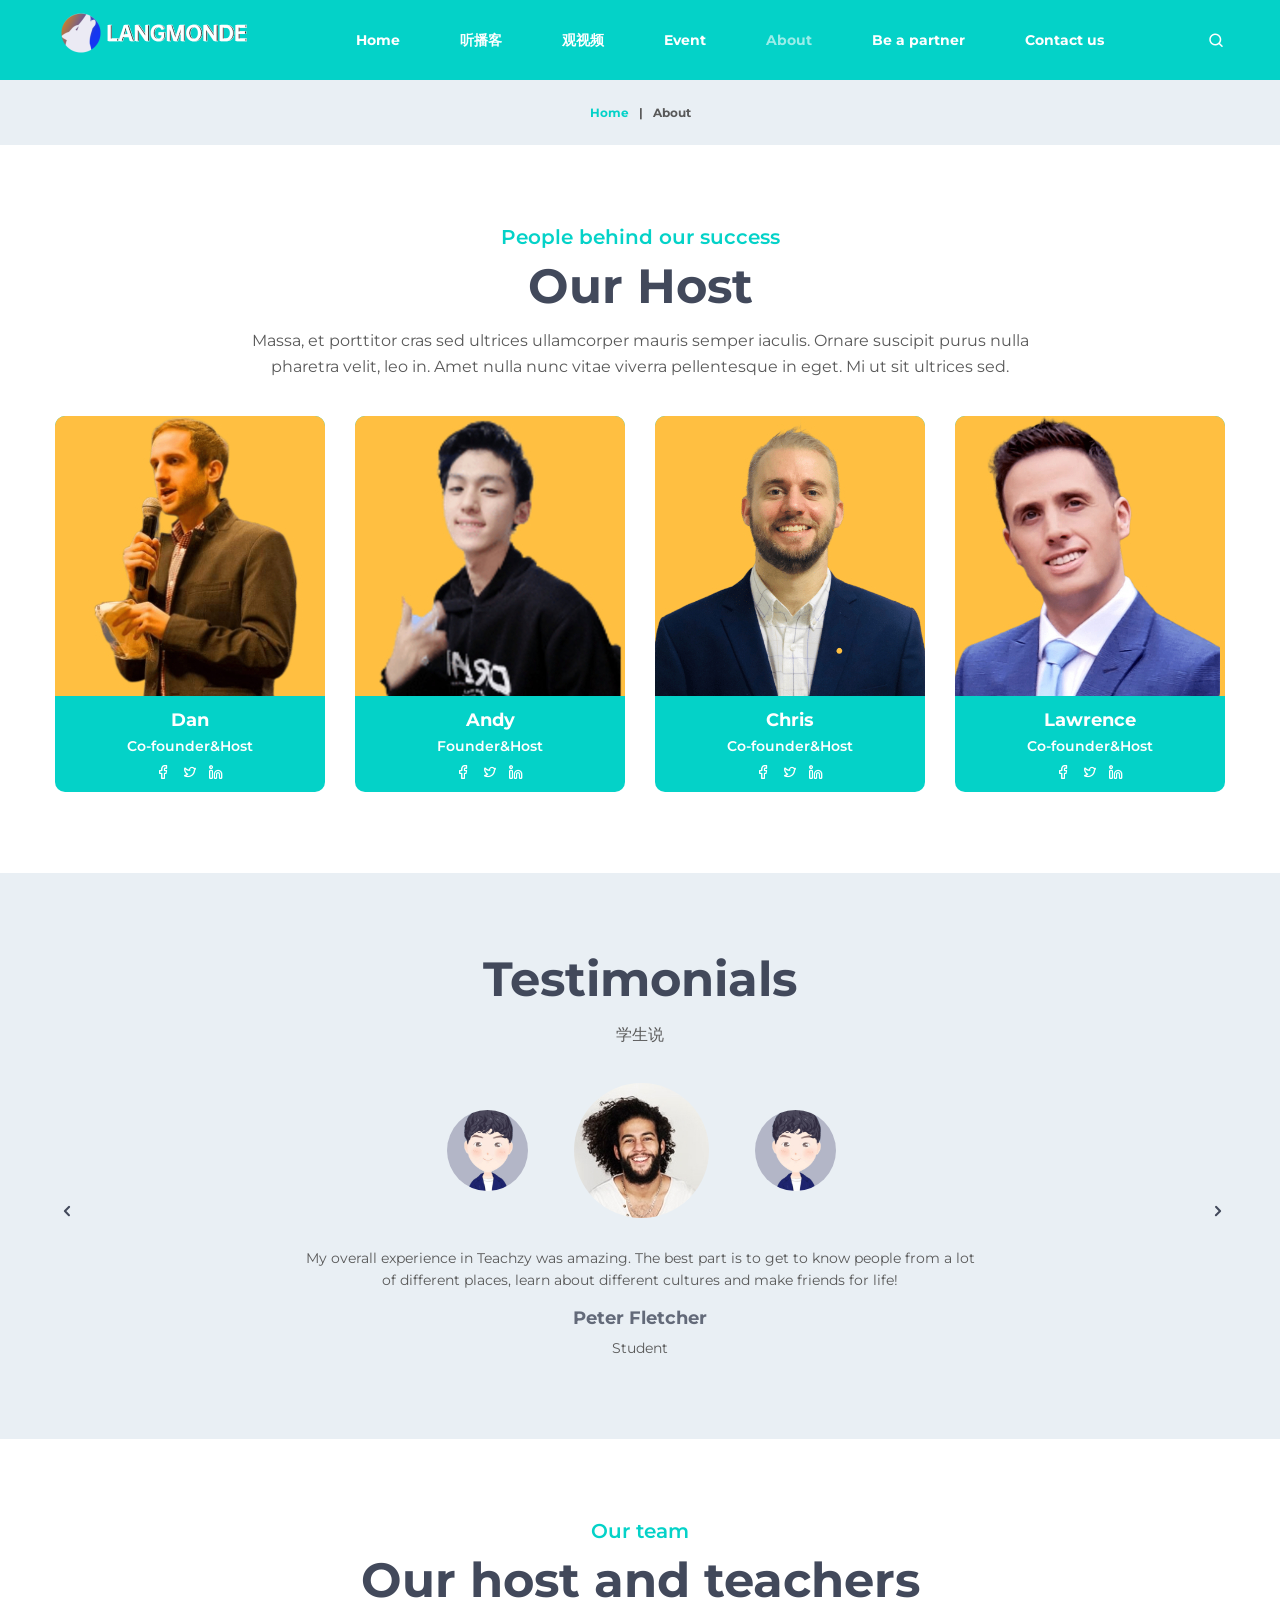
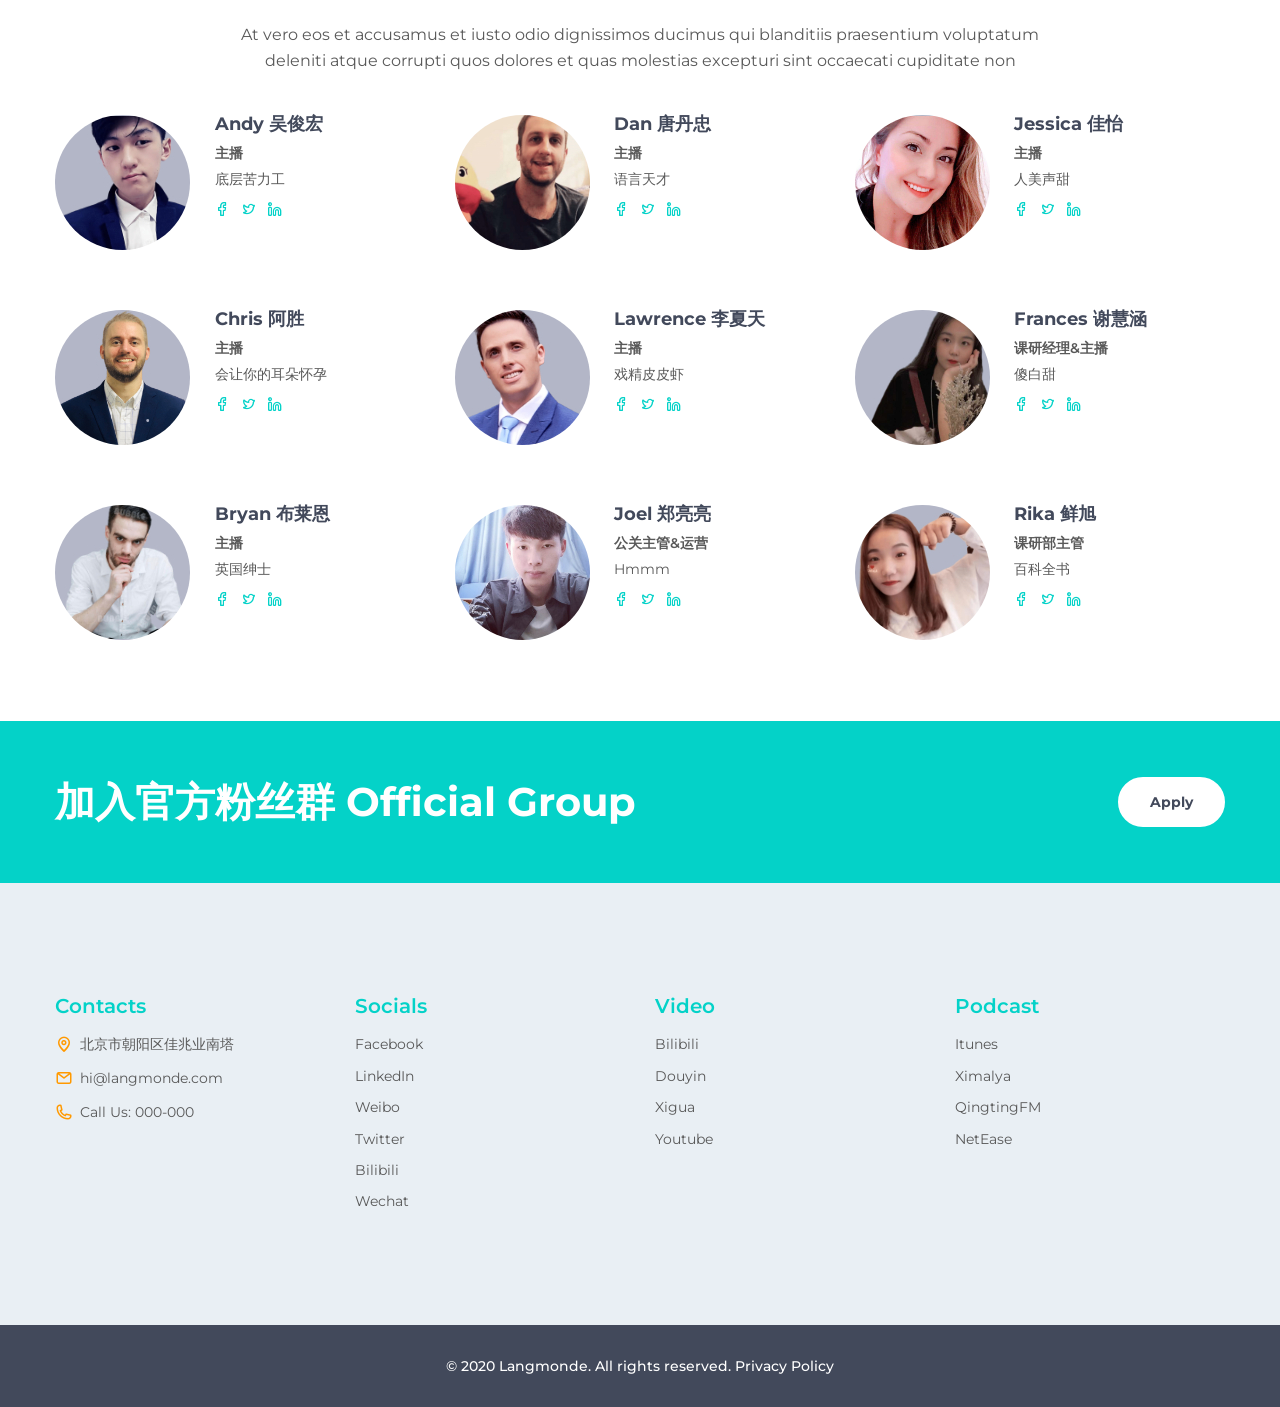
==== commit 8a3c585e: "Update about.html" ====
--- a/about.html
+++ b/about.html
@@ -156,7 +156,7 @@
         <div class="container">
           <div class="text-block text-block-1" data-animate='{"class":"fadeIn"}'>
             <h2>Testimonials</h2>
-            <p class="big">Want to know more about our university? The feedback submitted by our students is an effective way to show how beneficial the studying at Teachzy university can be.</p>
+            <p class="big">学生说</p>
           </div>
           <div class="slick-person-container">
             <div class="slick-slider slick-person-img slider-nav" data-slick='{"slidesToShow":3,"arrows":false,"asNavFor":".slider-for","focusOnSelect":true,"centerMode":true,"centerPadding":"0px"}'>
@@ -422,4 +422,4 @@
       </div>
     </div>
   </body>
-</html>+</html>
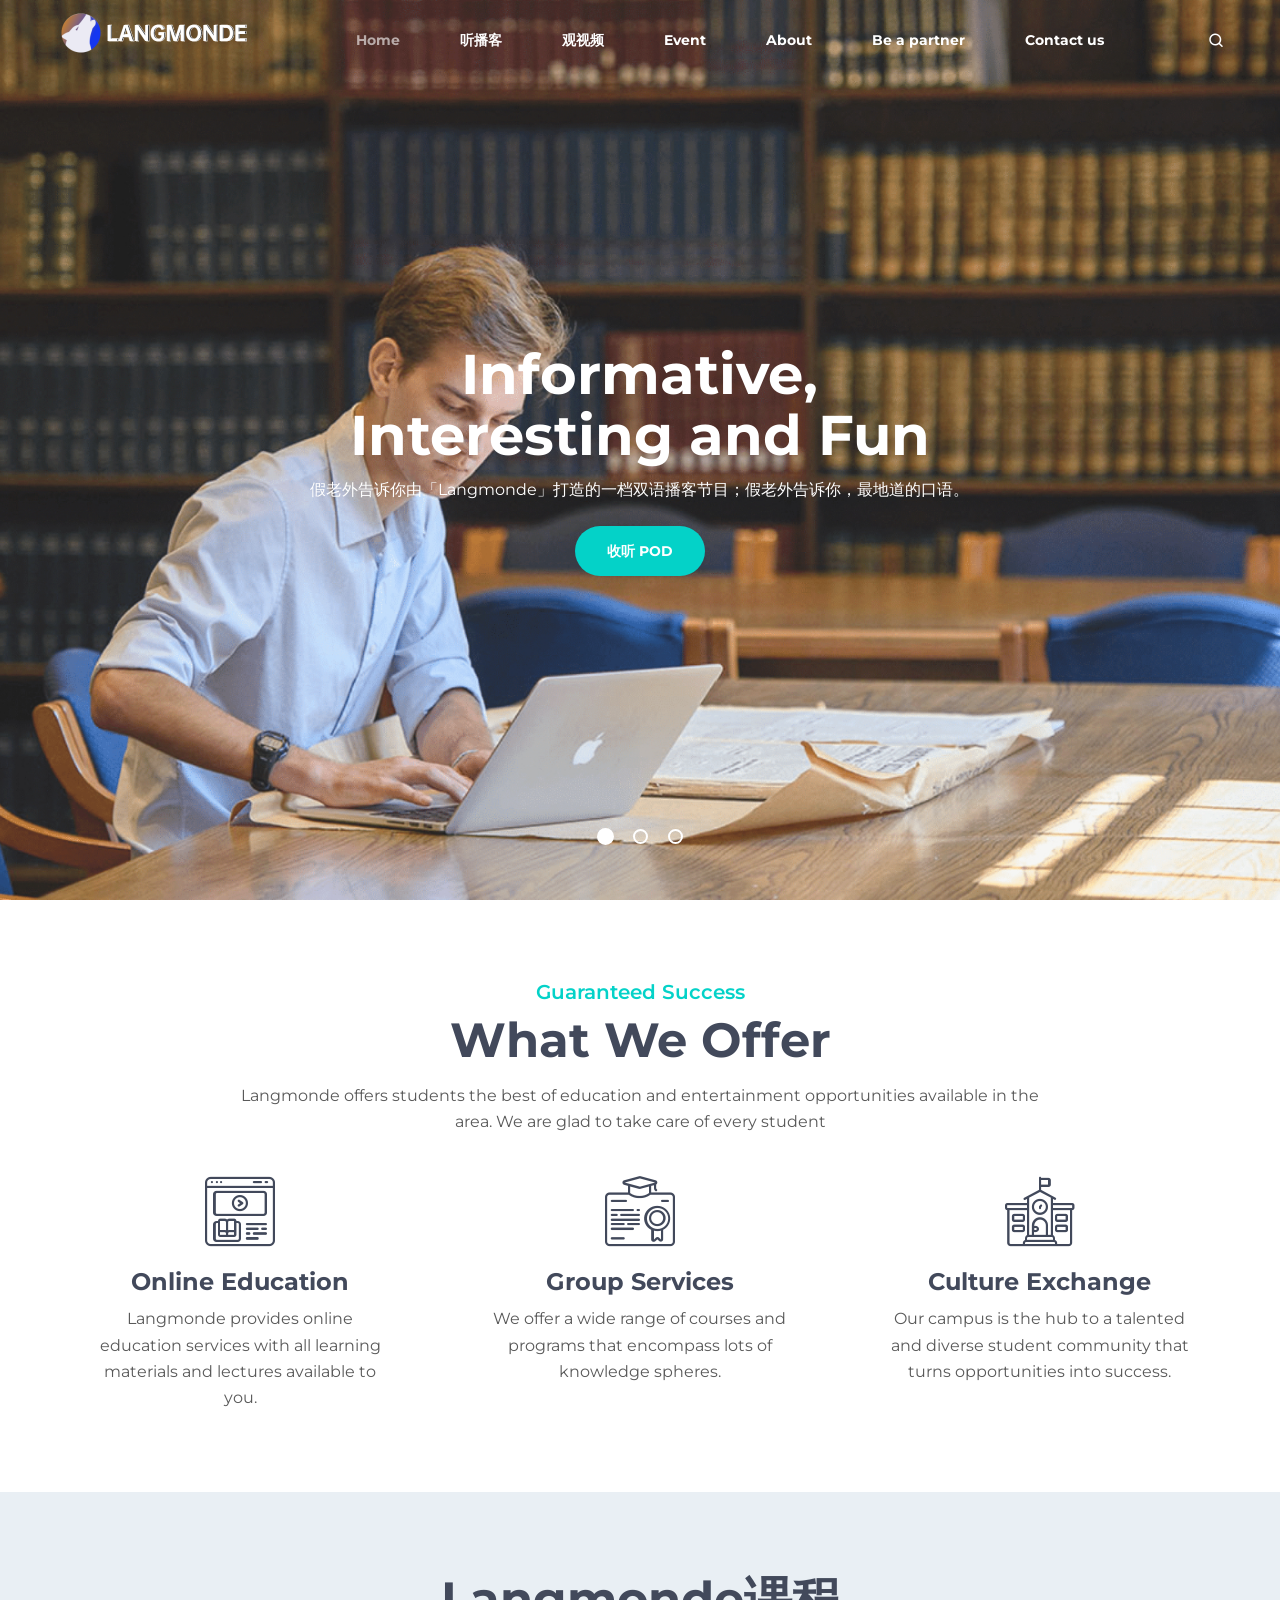
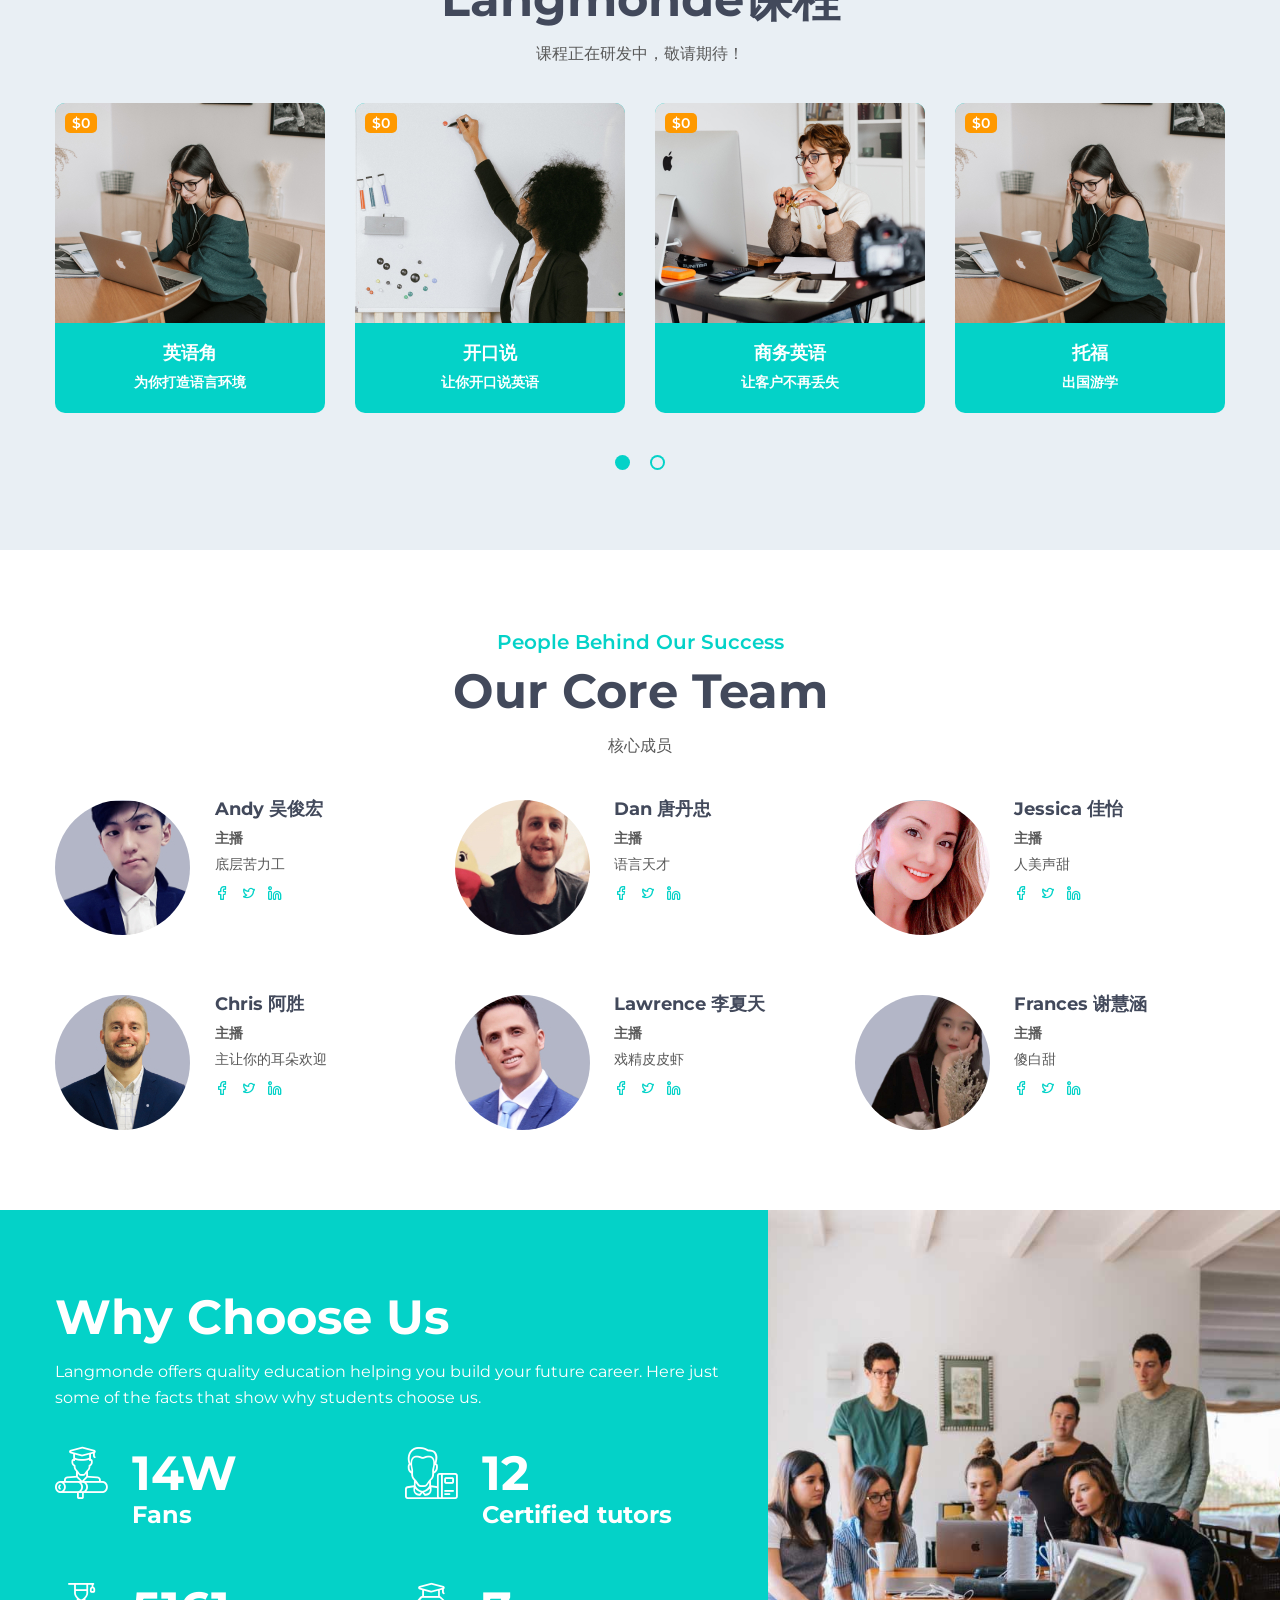
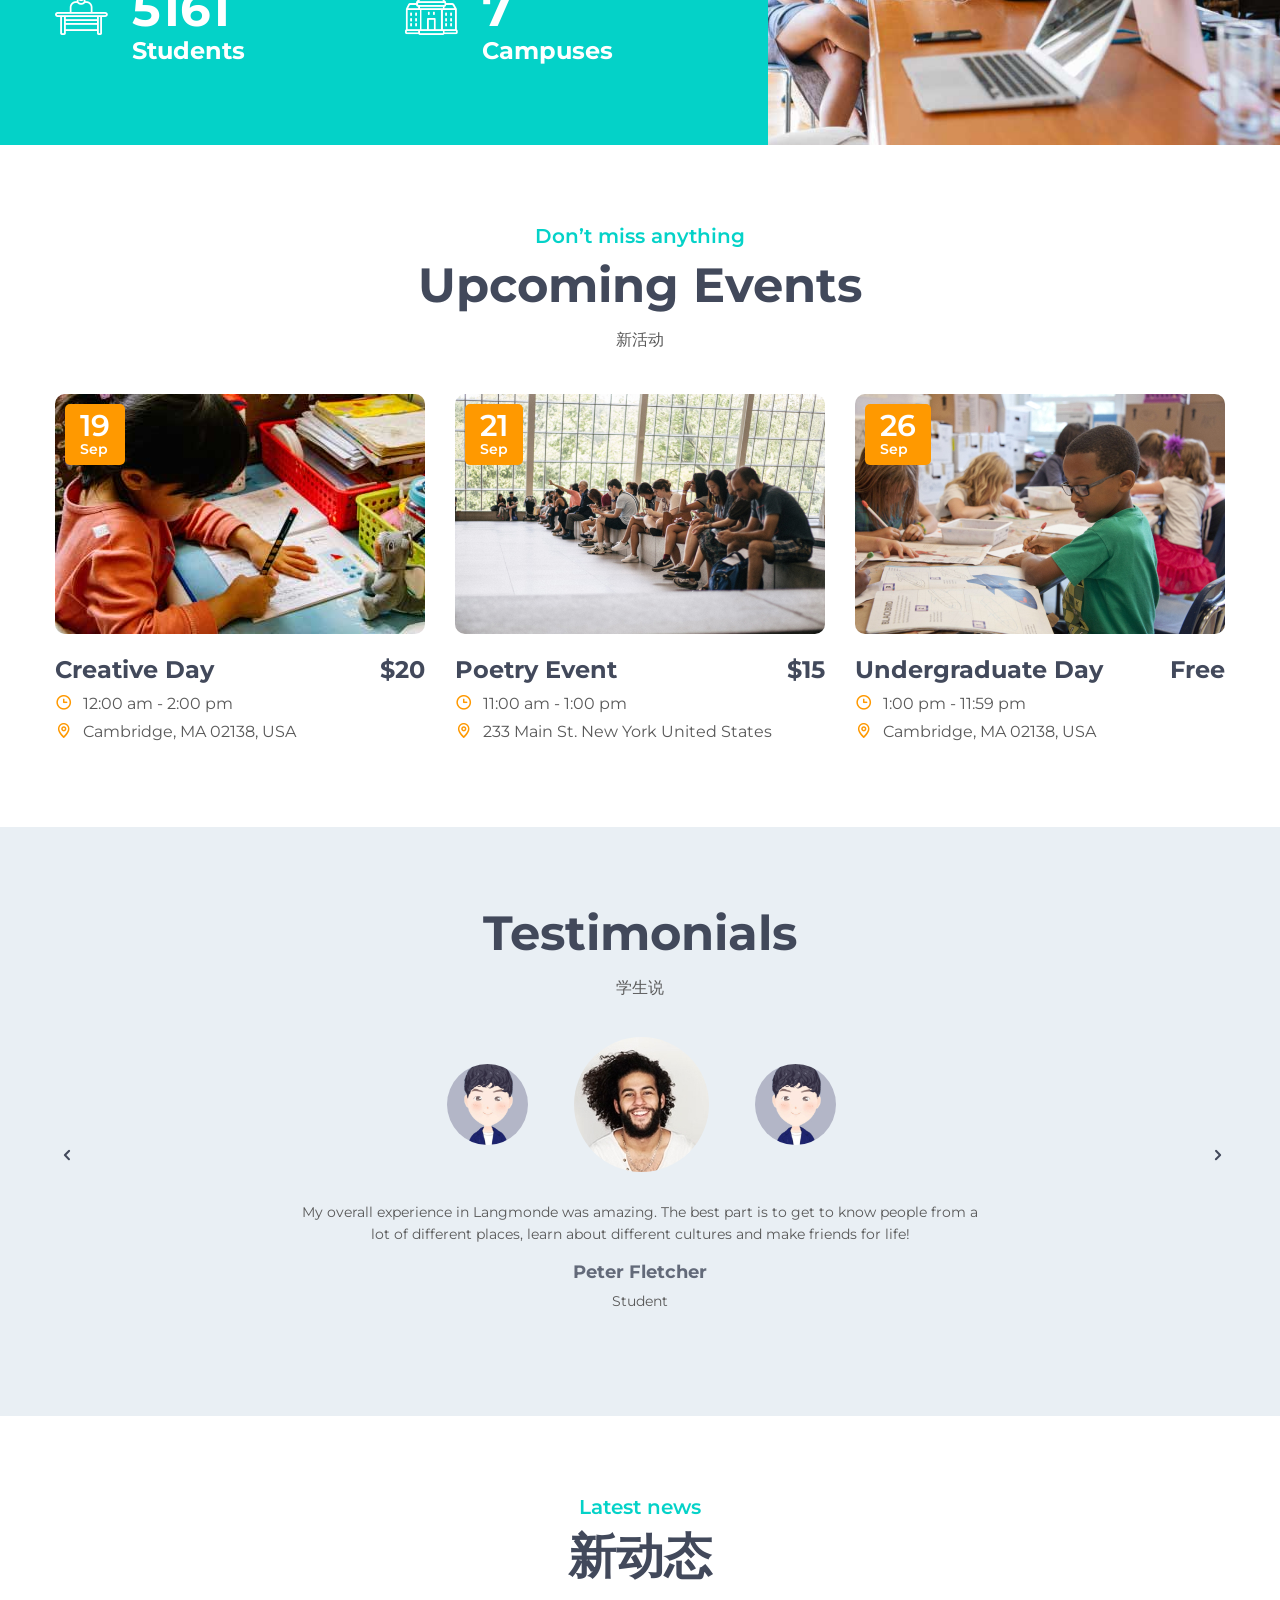
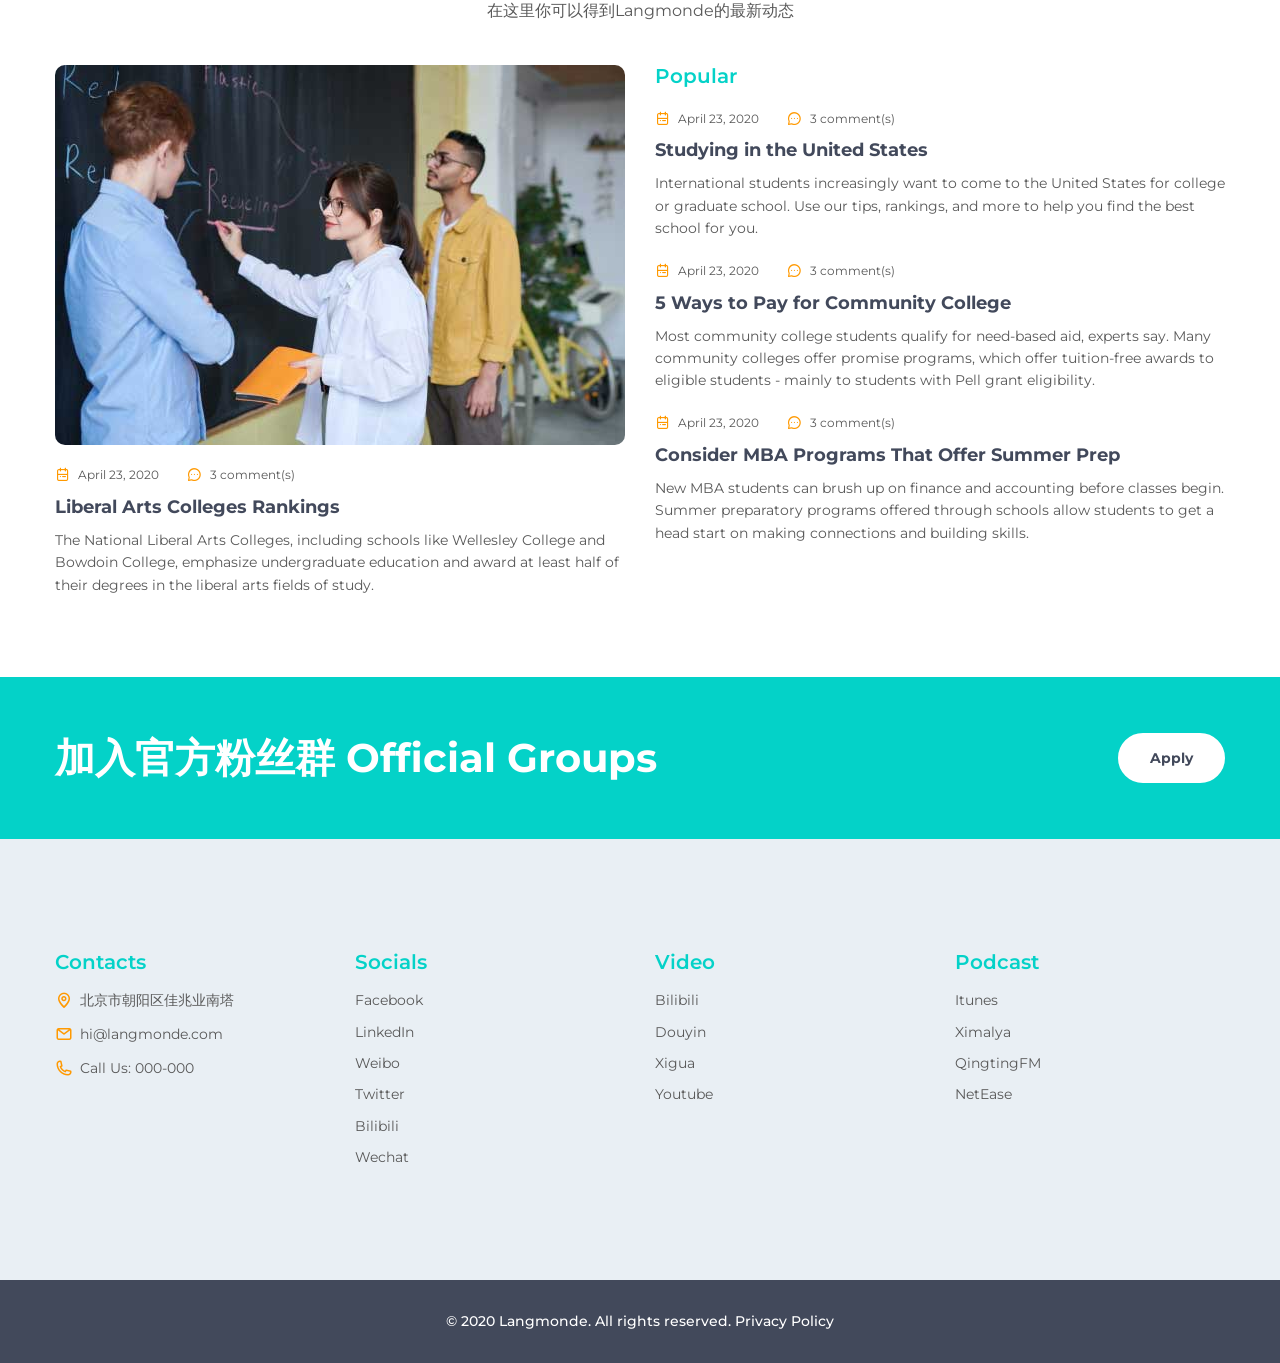
==== commit 96116151: "Update about.html" ====
--- a/about.html
+++ b/about.html
@@ -1,7 +1,7 @@
 <!DOCTYPE html>
 <html lang="en">
   <head>
-    <title>About</title>
+    <title>Langmonde 一个有意思的语言学习平台</title>
     <meta charset="utf-8">
     <meta name="viewport" content="width=device-width, height=device-height, initial-scale=1.0">
     <meta http-equiv="X-UA-Compatible" content="IE=edge">
@@ -17,7 +17,7 @@
   <body>
     <div class="page">
       <!--RD Navbar-->
-      <header class="section rd-navbar-wrap" data-preset='{"title":"Navbar Default","category":"header","reload":true,"id":"navbar-default"}'>
+      <header class="section rd-navbar-absolute-wrap" data-preset='{"title":"Navbar Default","category":"header","reload":true,"id":"navbar-default"}'>
         <nav class="rd-navbar" data-rd-navbar='{"responsive":{"1200":{"stickUpOffset":"50px"}}}'>
           <div class="navbar-container">
             <div class="navbar-cell">
@@ -29,7 +29,7 @@
             <div class="navbar-spacer"></div>
             <div class="navbar-cell navbar-sidebar">
               <ul class="navbar-navigation rd-navbar-nav">
-                  <li class="navbar-navigation-root-item"><a class="navbar-navigation-root-link" href="index.html">Home</a>
+                <li class="navbar-navigation-root-item active"><a class="navbar-navigation-root-link" href="index.html">Home</a>
                 </li>
                 <li class="navbar-navigation-root-item"><a class="navbar-navigation-root-link" href="https://www.ximalaya.com/waiyu/25055962/">听播客</a>
                     <ul class="navbar-navigation-dropdown rd-navbar-dropdown">
@@ -48,7 +48,8 @@
                 </li>
                 <li class="navbar-navigation-root-item"><a class="navbar-navigation-root-link" href="#">Event</a>
                 </li>
-                </li><li class="navbar-navigation-root-item active"><a class="navbar-navigation-root-link" href="about.html">About</a>
+                <li class="navbar-navigation-root-item"><a class="navbar-navigation-root-link" href="about.html">About</a>
+                
                 </li>
                 <li class="navbar-navigation-root-item"><a class="navbar-navigation-root-link" href="#">Be a partner</a>
                   <ul class="navbar-navigation-dropdown rd-navbar-dropdown">
@@ -84,140 +85,154 @@
           </div>
         </nav>
       </header>
-      <section class="section breadcrumb-section">
-        <div class="container">
-          <!-- Breadcrumb-->
-          <div class="breadcrumb">
-            <div class="breadcrumb-inner">
-              <div class="breadcrumb-item"><a class="breadcrumb-link" href="index.html">Home</a></div>
-              <div class="breadcrumb-item"><span class="breadcrumb-text breadcrumb-active">About</span></div>
-            </div>
-          </div>
-        </div>
-      </section>
-      <!-- Person-->
+      <!-- Swiper default-->
+      <section class="swiper-container swiper-1 context-dark text-center" data-swiper>
+        <!-- Additional required wrapper-->
+        <div class="swiper-wrapper">
+          <!-- Slides-->
+          <div class="swiper-slide section-md" style="background-image: url( images/image-21-1920x998.jpg )">
+            <div class="container">
+              <div class="row justify-content-center">
+                <div class="col-md-9 col-lg-7">
+                  <h1>Informative, Interesting and Fun</h1>
+                  <p class="big">假老外告诉你由「Langmonde」打造的一档双语播客节目；假老外告诉你，最地道的口语。</p><a class="btn btn-primary" href="https://www.ximalaya.com/waiyu/25055962/">收听 POD</a>
+                </div>
+              </div>
+            </div>
+          </div>
+          <div class="swiper-slide section-md" style="background-image: url( images/image-07-1920x988.jpg )">
+            <div class="container">
+              <div class="row justify-content-center">
+                <div class="col-md-9 col-lg-7">
+                  <h1>MEETUP with Audience</h1>
+                  <p class="big">At Teachzy, you can succeed in lots of research areas and benefit from investing in your education and knowledge that will help you in becoming an experienced specialist.</p><a class="btn btn-primary" href="academics.html">Learn more</a>
+                </div>
+              </div>
+            </div>
+          </div>
+          <div class="swiper-slide section-md" style="background-image: url( images/image-17-1920x998.jpg )">
+            <div class="container">
+              <div class="row justify-content-center">
+                <div class="col-md-9 col-lg-7">
+                  <h1>Language Corner Online</h1>
+                  <p class="big">Improve Ur Target Language</p><a class="btn btn-primary" href="academics.html">Learn more</a>
+                </div>
+              </div>
+            </div>
+          </div>
+        </div>
+        <!-- Pagination-->
+        <div class="swiper-pagination"></div>
+      </section>
+      <!-- Blurb default-->
       <section class="section-md bg-transparent text-center">
         <div class="container">
-          <div class="text-block text-block-1">
-            <h5 class="text-primary">People behind our success</h5>
-            <h2>Our Host</h2>
-            <p class="big">Massa, et porttitor cras sed ultrices ullamcorper mauris semper iaculis. Ornare suscipit purus nulla pharetra velit, leo in. Amet nulla nunc vitae viverra pellentesque in eget. Mi ut sit ultrices sed.</p>
-          </div>
-          <div class="owl-carousel owl-content-1" data-owl="{&quot;dots&quot;:true}" data-autoplay="false" data-loop="false" data-items="1" data-sm-items="2" data-md-items="3" data-lg-items="4">
-                  <!-- Person boxed-->
-                  <div class="person person-boxed">
-                    <div class="person-media"><img class="person-img" src="images/person-01-270x280.jpg" alt="" width="270" height="280"/>
-                    </div>
-                    <div class="person-body">
-                      <div class="person-title h6"><a href="team-member.html">Dan</a></div>
-                      <div class="person-text">Co-founder&Host</div>
-                      <div class="person-social social"><a class="icon social-icon custom-font-facebook" href="#"></a><a class="icon social-icon custom-font-twitter" href="#"></a><a class="icon social-icon custom-font-linkedin" href="#"></a>
-                      </div>
-                    </div>
-                  </div>
-                  <!-- Person boxed-->
-                  <div class="person person-boxed">
-                    <div class="person-media"><img class="person-img" src="images/person-02-270x280.jpg" alt="" width="270" height="280"/>
-                    </div>
-                    <div class="person-body">
-                      <div class="person-title h6"><a href="team-member.html">Andy</a></div>
-                      <div class="person-text">Founder&Host</div>
-                      <div class="person-social social"><a class="icon social-icon custom-font-facebook" href="#"></a><a class="icon social-icon custom-font-twitter" href="#"></a><a class="icon social-icon custom-font-linkedin" href="#"></a>
-                      </div>
-                    </div>
-                  </div>
-                  <!-- Person boxed-->
-                  <div class="person person-boxed">
-                    <div class="person-media"><img class="person-img" src="images/person-05-270x280.jpg" alt="" width="270" height="280"/>
-                    </div>
-                    <div class="person-body">
-                      <div class="person-title h6"><a href="team-member.html">Chris</a></div>
-                      <div class="person-text">Co-founder&Host</div>
-                      <div class="person-social social"><a class="icon social-icon custom-font-facebook" href="#"></a><a class="icon social-icon custom-font-twitter" href="#"></a><a class="icon social-icon custom-font-linkedin" href="#"></a>
-                      </div>
-                    </div>
-                  </div>
-                  <!-- Person boxed-->
-                  <div class="person person-boxed">
-                    <div class="person-media"><img class="person-img" src="images/person-04-270x280.jpg" alt="" width="270" height="280"/>
-                    </div>
-                    <div class="person-body">
-                      <div class="person-title h6"><a href="team-member.html">Lawrence</a></div>
-                      <div class="person-text">Co-founder&Host</div>
-                      <div class="person-social social"><a class="icon social-icon custom-font-facebook" href="#"></a><a class="icon social-icon custom-font-twitter" href="#"></a><a class="icon social-icon custom-font-linkedin" href="#"></a>
-                      </div>
-                    </div>
-                  </div>
-          </div>
-        </div>
-      </section>
-      <!-- Testimonials-->
+          <div class="text-block text-block-1" data-animate='{"class":"fadeIn"}'>
+            <h5 class="text-primary">Guaranteed Success</h5>
+            <h2>What We Offer</h2>
+            <p class="big">Langmonde offers students the best of education and entertainment opportunities available in the area. We are glad to take care of every student</p>
+          </div>
+          <div class="row row-30 justify-content-center">
+            <div class="col-sm-6 col-md-4">
+                    <!-- Blurb-->
+                    <article class="blurb blurb-2" data-animate='{"class":"fadeInUp"}'>
+                      <div class="icon blurb-icon custom-font-online-course"></div>
+                      <div class="blurb-title h4">Online Education</div>
+                      <div class="blurb-text big">Langmonde provides online education services with all learning materials and lectures available to you.</div>
+                    </article>
+            </div>
+            <div class="col-sm-6 col-md-4">
+                    <!-- Blurb-->
+                    <article class="blurb blurb-2" data-animate='{"class":"fadeInUp","delay":".15s"}'>
+                      <div class="icon blurb-icon custom-font-degree"></div>
+                      <div class="blurb-title h4">Group Services</div>
+                      <div class="blurb-text big">We offer a wide range of courses and  programs that encompass lots of knowledge spheres.</div>
+                    </article>
+            </div>
+            <div class="col-sm-6 col-md-4">
+                    <!-- Blurb-->
+                    <article class="blurb blurb-2" data-animate='{"class":"fadeInUp","delay":".3s"}'>
+                      <div class="icon blurb-icon custom-font-school"></div>
+                      <div class="blurb-title h4">Culture Exchange</div>
+                      <div class="blurb-text big">Our campus is the hub to a talented and diverse student community that turns opportunities into success.</div>
+                    </article>
+            </div>
+          </div>
+        </div>
+      </section>
+      <!-- Price box-->
       <section class="section-md bg-300 text-center">
         <div class="container">
           <div class="text-block text-block-1" data-animate='{"class":"fadeIn"}'>
-            <h2>Testimonials</h2>
-            <p class="big">学生说</p>
-          </div>
-          <div class="slick-person-container">
-            <div class="slick-slider slick-person-img slider-nav" data-slick='{"slidesToShow":3,"arrows":false,"asNavFor":".slider-for","focusOnSelect":true,"centerMode":true,"centerPadding":"0px"}'>
-              <div class="slick-content"><img src="images/person-11-135x135.jpg" alt="" width="135" height="135"/>
-              </div>
-              <div class="slick-content"><img src="images/person-12-135x135.jpg" alt="" width="135" height="135"/>
-              </div>
-              <div class="slick-content"><img src="images/person-11-135x135.jpg" alt="" width="135" height="135"/>
-              </div>
-              <div class="slick-content"><img src="images/person-12-135x135.jpg" alt="" width="135" height="135"/>
-              </div>
-            </div>
-            <div class="slick-slider slick-person-content slider-for" data-slick='{"arrows":true,"asNavFor":".slider-nav","autoplay":true,"autoplaySpeed":5000,"fade":true}'>
-              <div class="slick-content">
-                      <!-- Quote-->
-                      <blockquote class="quote quote-simple">
-                        <q class="quote-text">My overall experience in Teachzy was amazing. The best part is to get to know people from a lot of different places, learn about different cultures and make friends for life!</q>
-                        <cite class="quote-cite h6">Peter Fletcher</cite>
-                        <div class="quote-meta">Student</div>
-                      </blockquote>
-              </div>
-              <div class="slick-content">
-                      <!-- Quote-->
-                      <blockquote class="quote quote-simple">
-                        <q class="quote-text">This university was an exceptional and international experience for me. It did not only advance my studies and knowledge but even gave me the chance to make friends across the globe.</q>
-                        <cite class="quote-cite h6">Jenny Wilson</cite>
-                        <div class="quote-meta">Student</div>
-                      </blockquote>
-              </div>
-              <div class="slick-content">
-                      <!-- Quote-->
-                      <blockquote class="quote quote-simple">
-                        <q class="quote-text">I made friends from countries all over the world. That’s really amazing! And Teachzy is just like a quiet oasis in the crowded city, it’s really pleasant to study and live here.</q>
-                        <cite class="quote-cite h6">John Adams</cite>
-                        <div class="quote-meta">Student</div>
-                      </blockquote>
-              </div>
-              <div class="slick-content">
-                      <!-- Quote-->
-                      <blockquote class="quote quote-simple">
-                        <q class="quote-text">I've been working at Teachzy for over 20 years. As a host I love interacting with students and share my knowledge. Here you can definitely make connections for life!</q>
-                        <cite class="quote-cite h6">Esther Howard</cite>
-                        <div class="quote-meta">Professor</div>
-                      </blockquote>
-              </div>
-            </div>
+            <h2>Langmonde课程</h2>
+            <p class="big">课程正在研发中，敬请期待！</p>
+          </div>
+          <div class="owl-carousel owl-content-1" data-owl="{&quot;dots&quot;:true}" data-loop="false" data-items="1" data-sm-items="2" data-md-items="3" data-lg-items="4">
+                  <!-- Price box-->
+                  <div class="price-box">
+                    <div class="price-box-media"><img class="price-box-img" src="images/image-01-270x220.jpg" alt="" width="270" height="220"/>
+                      <div class="price-box-tag">$0</div>
+                    </div>
+                    <div class="price-box-body">
+                      <div class="price-box-title h6"><a href="#">英语角</a></div>
+                      <div class="price-box-text">为你打造语言环境</div>
+                    </div>
+                  </div>
+                  <!-- Price box-->
+                  <div class="price-box">
+                    <div class="price-box-media"><img class="price-box-img" src="images/image-02-270x220.jpg" alt="" width="270" height="220"/>
+                      <div class="price-box-tag">$0</div>
+                    </div>
+                    <div class="price-box-body">
+                      <div class="price-box-title h6"><a href="#">开口说</a></div>
+                      <div class="price-box-text">让你开口说英语</div>
+                    </div>
+                  </div>
+                  <!-- Price box-->
+                  <div class="price-box">
+                    <div class="price-box-media"><img class="price-box-img" src="images/image-03-270x220.jpg" alt="" width="270" height="220"/>
+                      <div class="price-box-tag">$0</div>
+                    </div>
+                    <div class="price-box-body">
+                      <div class="price-box-title h6"><a href="#">商务英语</a></div>
+                      <div class="price-box-text">让客户不再丢失</div>
+                    </div>
+                  </div>
+                  <!-- Price box-->
+                  <div class="price-box">
+                    <div class="price-box-media"><img class="price-box-img" src="images/image-04-270x220.jpg" alt="" width="270" height="220"/>
+                      <div class="price-box-tag">$0</div>
+                    </div>
+                    <div class="price-box-body">
+                      <div class="price-box-title h6"><a href="#">托福</a></div>
+                      <div class="price-box-text">出国游学</div>
+                    </div>
+                  </div>
+                  <!-- Price box-->
+                  <div class="price-box">
+                    <div class="price-box-media"><img class="price-box-img" src="images/image-18-270x220.jpg" alt="" width="270" height="220"/>
+                      <div class="price-box-tag">$0</div>
+                    </div>
+                    <div class="price-box-body">
+                      <div class="price-box-title h6"><a href="#">1V1</a></div>
+                      <div class="price-box-text">名师1V1</div>
+                    </div>
+                  </div>
           </div>
         </div>
       </section>
       <!-- Person side-->
       <section class="section-md bg-transparent text-center">
         <div class="container">
-          <div class="text-block text-block-1">
-            <h5 class="text-primary">Our team</h5>
-            <h2>Our host and teachers</h2>
-            <p class="big">At vero eos et accusamus et iusto odio dignissimos ducimus qui blanditiis praesentium voluptatum deleniti atque corrupti quos dolores et quas molestias excepturi sint occaecati cupiditate non</p>
+          <div class="text-block text-block-1" data-animate='{"class":"fadeIn"}'>
+            <h5 class="text-primary">People Behind Our Success</h5>
+            <h2>Our Core Team</h2>
+            <p class="big">核心成员</p>
           </div>
           <div class="row row-30 row-lg-60">
             <div class="col-xs-6 col-lg-4">
                     <!-- Person side-->
-                    <div class="person person-side">
+                    <div class="person person-side" data-animate='{"class":"fadeInUp"}'>
                       <div class="person-media"><img class="person-img" src="images/person-01-135x135.jpg" alt="" width="135" height="135"/>
                       </div>
                       <div class="person-body">
@@ -231,7 +246,7 @@
             </div>
             <div class="col-xs-6 col-lg-4">
                     <!-- Person side-->
-                    <div class="person person-side">
+                    <div class="person person-side" data-animate='{"class":"fadeInUp","delay":".15s"}'>
                       <div class="person-media"><img class="person-img" src="images/person-02-135x135.jpg" alt="" width="135" height="135"/>
                       </div>
                       <div class="person-body">
@@ -245,7 +260,7 @@
             </div>
             <div class="col-xs-6 col-lg-4">
                     <!-- Person side-->
-                    <div class="person person-side">
+                    <div class="person person-side" data-animate='{"class":"fadeInUp","delay":".3s"}'>
                       <div class="person-media"><img class="person-img" src="images/person-03-135x135.jpg" alt="" width="135" height="135"/>
                       </div>
                       <div class="person-body">
@@ -259,13 +274,13 @@
             </div>
             <div class="col-xs-6 col-lg-4">
                     <!-- Person side-->
-                    <div class="person person-side">
+                    <div class="person person-side" data-animate='{"class":"fadeInUp"}'>
                       <div class="person-media"><img class="person-img" src="images/person-04-135x135.jpg" alt="" width="135" height="135"/>
                       </div>
                       <div class="person-body">
                         <div class="person-title h6"><a href="team-member.html">Chris 阿胜</a></div>
                         <div class="person-meta">主播</div>
-                        <div class="person-text">会让你的耳朵怀孕</div>
+                        <div class="person-text">主让你的耳朵欢迎</div>
                         <div class="person-social social"><a class="icon social-icon custom-font-facebook" href="#"></a><a class="icon social-icon custom-font-twitter" href="#"></a><a class="icon social-icon custom-font-linkedin" href="#"></a>
                         </div>
                       </div>
@@ -273,7 +288,7 @@
             </div>
             <div class="col-xs-6 col-lg-4">
                     <!-- Person side-->
-                    <div class="person person-side">
+                    <div class="person person-side" data-animate='{"class":"fadeInUp","delay":".15s"}'>
                       <div class="person-media"><img class="person-img" src="images/person-05-135x135.jpg" alt="" width="135" height="135"/>
                       </div>
                       <div class="person-body">
@@ -287,58 +302,297 @@
             </div>
             <div class="col-xs-6 col-lg-4">
                     <!-- Person side-->
-                    <div class="person person-side">
+                    <div class="person person-side" data-animate='{"class":"fadeInUp","delay":".3s"}'>
                       <div class="person-media"><img class="person-img" src="images/person-06-135x135.jpg" alt="" width="135" height="135"/>
                       </div>
                       <div class="person-body">
                         <div class="person-title h6"><a href="team-member.html">Frances 谢慧涵</a></div>
-                        <div class="person-meta">课研经理&主播</div>
+                        <div class="person-meta">主播</div>
                         <div class="person-text">傻白甜</div>
                         <div class="person-social social"><a class="icon social-icon custom-font-facebook" href="#"></a><a class="icon social-icon custom-font-twitter" href="#"></a><a class="icon social-icon custom-font-linkedin" href="#"></a>
                         </div>
                       </div>
                     </div>
             </div>
-            <div class="col-xs-6 col-lg-4">
-                    <!-- Person side-->
-                    <div class="person person-side">
-                      <div class="person-media"><img class="person-img" src="images/person-07-135x135.jpg" alt="" width="135" height="135"/>
-                      </div>
-                      <div class="person-body">
-                        <div class="person-title h6"><a href="team-member.html">Bryan 布莱恩</a></div>
-                        <div class="person-meta">主播</div>
-                        <div class="person-text">英国绅士</div>
-                        <div class="person-social social"><a class="icon social-icon custom-font-facebook" href="#"></a><a class="icon social-icon custom-font-twitter" href="#"></a><a class="icon social-icon custom-font-linkedin" href="#"></a>
-                        </div>
-                      </div>
-                    </div>
-            </div>
-            <div class="col-xs-6 col-lg-4">
-                    <!-- Person side-->
-                    <div class="person person-side">
-                      <div class="person-media"><img class="person-img" src="images/person-08-135x135.jpg" alt="" width="135" height="135"/>
-                      </div>
-                      <div class="person-body">
-                        <div class="person-title h6"><a href="team-member.html">Joel 郑亮亮</a></div>
-                        <div class="person-meta">公关主管&运营</div>
-                        <div class="person-text">Hmmm</div>
-                        <div class="person-social social"><a class="icon social-icon custom-font-facebook" href="#"></a><a class="icon social-icon custom-font-twitter" href="#"></a><a class="icon social-icon custom-font-linkedin" href="#"></a>
-                        </div>
-                      </div>
-                    </div>
-            </div>
-            <div class="col-xs-6 col-lg-4">
-                    <!-- Person side-->
-                    <div class="person person-side">
-                      <div class="person-media"><img class="person-img" src="images/person-09-135x135.jpg" alt="" width="135" height="135"/>
-                      </div>
-                      <div class="person-body">
-                        <div class="person-title h6"><a href="team-member.html">Rika 鲜旭</a></div>
-                        <div class="person-meta">课研部主管</div>
-                        <div class="person-text">百科全书</div>
-                        <div class="person-social social"><a class="icon social-icon custom-font-facebook" href="#"></a><a class="icon social-icon custom-font-twitter" href="#"></a><a class="icon social-icon custom-font-linkedin" href="#"></a>
-                        </div>
-                      </div>
+          </div>
+        </div>
+      </section>
+      <!-- Counters-->
+      <section class="section-lg bg-primary bg-image-wrap context-dark text-center text-md-left">
+        <div class="bg-image-wrap-item bg-image" style="background-image:url(images/image-05-875x705.jpg);"></div>
+        <div class="container">
+          <div class="row">
+            <div class="col-lg-7">
+              <div class="pr-xxl-5">
+                <h2>Why Choose Us</h2>
+                <p class="big">Langmonde offers quality education helping you build your future career. Here just some of the facts that show why students choose us.</p>
+                <div class="row row-30 row-lg-55">
+                  <div class="col-6 col-sm-3 col-md-6">
+                          <!-- Blurb side-->
+                          <article class="blurb blurb-side">
+                            <div class="blurb-item">
+                              <div class="icon blurb-icon custom-font-graduated"></div>
+                            </div>
+                            <div class="blurb-body">
+                              <div class="blurb-counter-value h2"><span data-counter="">18</span><span class="counter-postfix">W</span>
+                              </div>
+                              <div class="blurb-title h4">Fans</div>
+                            </div>
+                          </article>
+                  </div>
+                  <div class="col-6 col-sm-3 col-md-6">
+                          <!-- Blurb side-->
+                          <article class="blurb blurb-side">
+                            <div class="blurb-item">
+                              <div class="icon blurb-icon custom-font-male-teacher"></div>
+                            </div>
+                            <div class="blurb-body">
+                              <div class="blurb-counter-value h2"><span data-counter="">16</span><span class="counter-postfix"></span>
+                              </div>
+                              <div class="blurb-title h4">Certified tutors</div>
+                            </div>
+                          </article>
+                  </div>
+                  <div class="col-6 col-sm-3 col-md-6">
+                          <!-- Blurb side-->
+                          <article class="blurb blurb-side">
+                            <div class="blurb-item">
+                              <div class="icon blurb-icon custom-font-student-at-desk"></div>
+                            </div>
+                            <div class="blurb-body">
+                              <div class="blurb-counter-value h2"><span data-counter="">6500</span>
+                              </div>
+                              <div class="blurb-title h4">Students</div>
+                            </div>
+                          </article>
+                  </div>
+                  <div class="col-6 col-sm-3 col-md-6">
+                          <!-- Blurb side-->
+                          <article class="blurb blurb-side">
+                            <div class="blurb-item">
+                              <div class="icon blurb-icon custom-font-university"></div>
+                            </div>
+                            <div class="blurb-body">
+                              <div class="blurb-counter-value h2"><span data-counter="">10</span>
+                              </div>
+                              <div class="blurb-title h4">Campuses</div>
+                            </div>
+                          </article>
+                  </div>
+                </div>
+              </div>
+            </div>
+          </div>
+        </div>
+      </section>
+      <!-- Post event-->
+      <section class="section-md bg-transparent text-center">
+        <div class="container">
+          <div class="text-block text-block-1" data-animate='{"class":"fadeIn"}'>
+            <h5 class="text-primary">Don’t miss anything</h5>
+            <h2>Upcoming Events</h2>
+            <p class="big">新活动</p>
+          </div>
+          <div class="row row-30 justify-content-center">
+            <div class="col-xs-8 col-sm-6 col-md-4">
+                    <!-- Post event-->
+                    <div class="post post-event" data-animate='{"class":"fadeInUp"}'><a class="post-media" href="single-post.html"><img class="post-img" src="images/image-06-370x240.jpg" alt="" width="370" height="240"/>
+                        <div class="post-date">
+                          <div class="post-day">19</div>
+                          <div class="post-month">Sep</div>
+                        </div></a>
+                      <div class="post-heading h4">
+                        <div class="post-title"><a href="single-post.html">Creative Day</a></div>
+                        <div class="post-price">$20</div>
+                      </div>
+                      <div class="post-meta post-meta-vertical big">
+                        <div class="post-meta-item">
+                          <div class="post-meta-icon custom-font-clock"></div>
+                          <div class="post-time">12:00 am - 2:00 pm</div>
+                        </div>
+                        <div class="post-meta-item">
+                          <div class="post-meta-icon custom-font-pin"></div>
+                          <div class="post-location">Cambridge, MA 02138, USA</div>
+                        </div>
+                      </div>
+                    </div>
+            </div>
+            <div class="col-xs-8 col-sm-6 col-md-4">
+                    <!-- Post event-->
+                    <div class="post post-event" data-animate='{"class":"fadeInUp","delay":".15s"}'><a class="post-media" href="single-post.html"><img class="post-img" src="images/image-07-370x240.jpg" alt="" width="370" height="240"/>
+                        <div class="post-date">
+                          <div class="post-day">21</div>
+                          <div class="post-month">Sep</div>
+                        </div></a>
+                      <div class="post-heading h4">
+                        <div class="post-title"><a href="single-post.html">Poetry Event</a></div>
+                        <div class="post-price">$15</div>
+                      </div>
+                      <div class="post-meta post-meta-vertical big">
+                        <div class="post-meta-item">
+                          <div class="post-meta-icon custom-font-clock"></div>
+                          <div class="post-time">11:00 am - 1:00 pm</div>
+                        </div>
+                        <div class="post-meta-item">
+                          <div class="post-meta-icon custom-font-pin"></div>
+                          <div class="post-location">233 Main St. New York United States</div>
+                        </div>
+                      </div>
+                    </div>
+            </div>
+            <div class="col-xs-8 col-sm-6 col-md-4">
+                    <!-- Post event-->
+                    <div class="post post-event" data-animate='{"class":"fadeInUp","delay":".3s"}'><a class="post-media" href="single-post.html"><img class="post-img" src="images/image-08-370x240.jpg" alt="" width="370" height="240"/>
+                        <div class="post-date">
+                          <div class="post-day">26</div>
+                          <div class="post-month">Sep</div>
+                        </div></a>
+                      <div class="post-heading h4">
+                        <div class="post-title"><a href="single-post.html">Undergraduate Day</a></div>
+                        <div class="post-price">Free</div>
+                      </div>
+                      <div class="post-meta post-meta-vertical big">
+                        <div class="post-meta-item">
+                          <div class="post-meta-icon custom-font-clock"></div>
+                          <div class="post-time">1:00 pm - 11:59 pm</div>
+                        </div>
+                        <div class="post-meta-item">
+                          <div class="post-meta-icon custom-font-pin"></div>
+                          <div class="post-location">Cambridge, MA 02138, USA</div>
+                        </div>
+                      </div>
+                    </div>
+            </div>
+          </div>
+        </div>
+      </section>
+      <!-- Testimonials-->
+      <section class="section-md bg-300 text-center">
+        <div class="container">
+          <div class="text-block text-block-1" data-animate='{"class":"fadeIn"}'>
+            <h2>Testimonials</h2>
+            <p class="big">学生说</p>
+          </div>
+          <div class="slick-person-container">
+            <div class="slick-slider slick-person-img slider-nav" data-slick='{"slidesToShow":3,"arrows":false,"asNavFor":".slider-for","focusOnSelect":true,"centerMode":true,"centerPadding":"0px"}'>
+              <div class="slick-content"><img src="images/person-11-135x135.jpg" alt="" width="135" height="135"/>
+              </div>
+              <div class="slick-content"><img src="images/person-12-135x135.jpg" alt="" width="135" height="135"/>
+              </div>
+              <div class="slick-content"><img src="images/person-10-135x135.jpg" alt="" width="135" height="135"/>
+              </div>
+              <div class="slick-content"><img src="images/person-12-135x135.jpg" alt="" width="135" height="135"/>
+              </div>
+            </div>
+            <div class="slick-slider slick-person-content slider-for" data-slick='{"arrows":true,"asNavFor":".slider-nav","autoplay":true,"autoplaySpeed":5000,"fade":true}'>
+              <div class="slick-content">
+                      <!-- Quote-->
+                      <blockquote class="quote quote-simple">
+                        <q class="quote-text">My overall experience in Langmonde was amazing. The best part is to get to know people from a lot of different places, learn about different cultures and make friends for life!</q>
+                        <cite class="quote-cite h6">Peter Fletcher</cite>
+                        <div class="quote-meta">Student</div>
+                      </blockquote>
+              </div>
+              <div class="slick-content">
+                      <!-- Quote-->
+                      <blockquote class="quote quote-simple">
+                        <q class="quote-text">Studying with Langmonde was an exceptional and international experience for me. It did not only advance my studies and knowledge but even gave me the chance to make friends across the globe.</q>
+                        <cite class="quote-cite h6">Jenny Wilson</cite>
+                        <div class="quote-meta">Student</div>
+                      </blockquote>
+              </div>
+              <div class="slick-content">
+                      <!-- Quote-->
+                      <blockquote class="quote quote-simple">
+                        <q class="quote-text">I made friends from countries all over the world. That’s really amazing! And Langmonde is just like a quiet oasis in the crowded city, it’s really pleasant to study here.</q>
+                        <cite class="quote-cite h6">John Adams</cite>
+                        <div class="quote-meta">Student</div>
+                      </blockquote>
+              </div>
+              <div class="slick-content">
+                      <!-- Quote-->
+                      <blockquote class="quote quote-simple">
+                        <q class="quote-text">I've been working at Langmonde for over 1 years. As a host I love interacting with students and share my knowledge. Here you can definitely make connections for life!</q>
+                        <cite class="quote-cite h6">Esther Howard</cite>
+                        <div class="quote-meta">Professor</div>
+                      </blockquote>
+              </div>
+            </div>
+          </div>
+        </div>
+      </section>
+      <!-- Blog-->
+      <section class="section-md bg-transparent">
+        <div class="container">
+          <div class="text-block text-block-1 text-center" data-animate='{"class":"fadeIn"}'>
+            <h5 class="text-primary">Latest news</h5>
+            <h2>新动态</h2>
+            <p class="big">在这里你可以得到Langmonde的最新动态</p>
+          </div>
+          <div class="row row-30 justify-content-center">
+            <div class="col-xs-10 col-sm-6">
+                    <!-- Post-->
+                    <div class="post" data-animate='{"class":"fadeIn"}'><a class="post-media" href="single-post.html"><img class="post-img" src="images/image-09-570x380.jpg" alt="" width="570" height="380"/></a>
+                      <div class="post-meta">
+                        <div class="post-meta-item">
+                          <div class="post-meta-icon custom-font-calendar"></div>
+                          <div class="post-date">April 23, 2020</div>
+                        </div>
+                        <div class="post-meta-item">
+                          <div class="post-meta-icon custom-font-message-circle"></div>
+                          <div class="post-comment">3 comment(s)</div>
+                        </div>
+                      </div>
+                      <div class="post-title h6"><a href="single-post.html">Liberal Arts Colleges Rankings</a></div>
+                      <div class="post-text">The National Liberal Arts Colleges, including schools like Wellesley College and Bowdoin College, emphasize undergraduate education and award at least half of their degrees in the liberal arts fields of study.</div>
+                    </div>
+            </div>
+            <div class="col-xs-10 col-sm-6">
+              <h5 class="text-primary">Popular</h5>
+                    <!-- Post-->
+                    <div class="post" data-animate='{"class":"fadeInUp"}'>
+                      <div class="post-meta">
+                        <div class="post-meta-item">
+                          <div class="post-meta-icon custom-font-calendar"></div>
+                          <div class="post-date">April 23, 2020</div>
+                        </div>
+                        <div class="post-meta-item">
+                          <div class="post-meta-icon custom-font-message-circle"></div>
+                          <div class="post-comment">3 comment(s)</div>
+                        </div>
+                      </div>
+                      <div class="post-title h6"><a href="single-post.html">Studying in the United States</a></div>
+                      <div class="post-text">International students increasingly want to come to the United States for college or graduate school. Use our tips, rankings, and more to help you find the best school for you.</div>
+                    </div>
+                    <!-- Post-->
+                    <div class="post" data-animate='{"class":"fadeInUp"}'>
+                      <div class="post-meta">
+                        <div class="post-meta-item">
+                          <div class="post-meta-icon custom-font-calendar"></div>
+                          <div class="post-date">April 23, 2020</div>
+                        </div>
+                        <div class="post-meta-item">
+                          <div class="post-meta-icon custom-font-message-circle"></div>
+                          <div class="post-comment">3 comment(s)</div>
+                        </div>
+                      </div>
+                      <div class="post-title h6"><a href="single-post.html">5 Ways to Pay for Community College</a></div>
+                      <div class="post-text">Most community college students qualify for need-based aid, experts say. Many community colleges offer promise programs, which offer tuition-free awards to eligible students - mainly to students with Pell grant eligibility.</div>
+                    </div>
+                    <!-- Post-->
+                    <div class="post" data-animate='{"class":"fadeInUp"}'>
+                      <div class="post-meta">
+                        <div class="post-meta-item">
+                          <div class="post-meta-icon custom-font-calendar"></div>
+                          <div class="post-date">April 23, 2020</div>
+                        </div>
+                        <div class="post-meta-item">
+                          <div class="post-meta-icon custom-font-message-circle"></div>
+                          <div class="post-comment">3 comment(s)</div>
+                        </div>
+                      </div>
+                      <div class="post-title h6"><a href="single-post.html">Consider MBA Programs That Offer Summer Prep</a></div>
+                      <div class="post-text">New MBA students can brush up on finance and accounting before classes begin. Summer preparatory programs offered through schools allow students to get a head start on making connections and building skills.</div>
                     </div>
             </div>
           </div>
@@ -348,11 +602,11 @@
       <section class="section-sm bg-primary context-dark text-center">
         <div class="container">
           <div class="group-16 d-lg-flex flex-wrap justify-content-between align-items-center">
-            <h3>加入官方粉丝群 Official Group</h3><a class="btn btn-primary" href="#">Apply</a>
-          </div>
-        </div>
-      </section>
-    <!-- Footer default-->
+            <h3>加入官方粉丝群 Official Groups</h3><a class="btn btn-primary" href="#">Apply</a>
+          </div>
+        </div>
+      </section>
+      <!-- Footer default-->
       <footer class="section footer">
         <div class="footer-top bg-300">
           <div class="container">
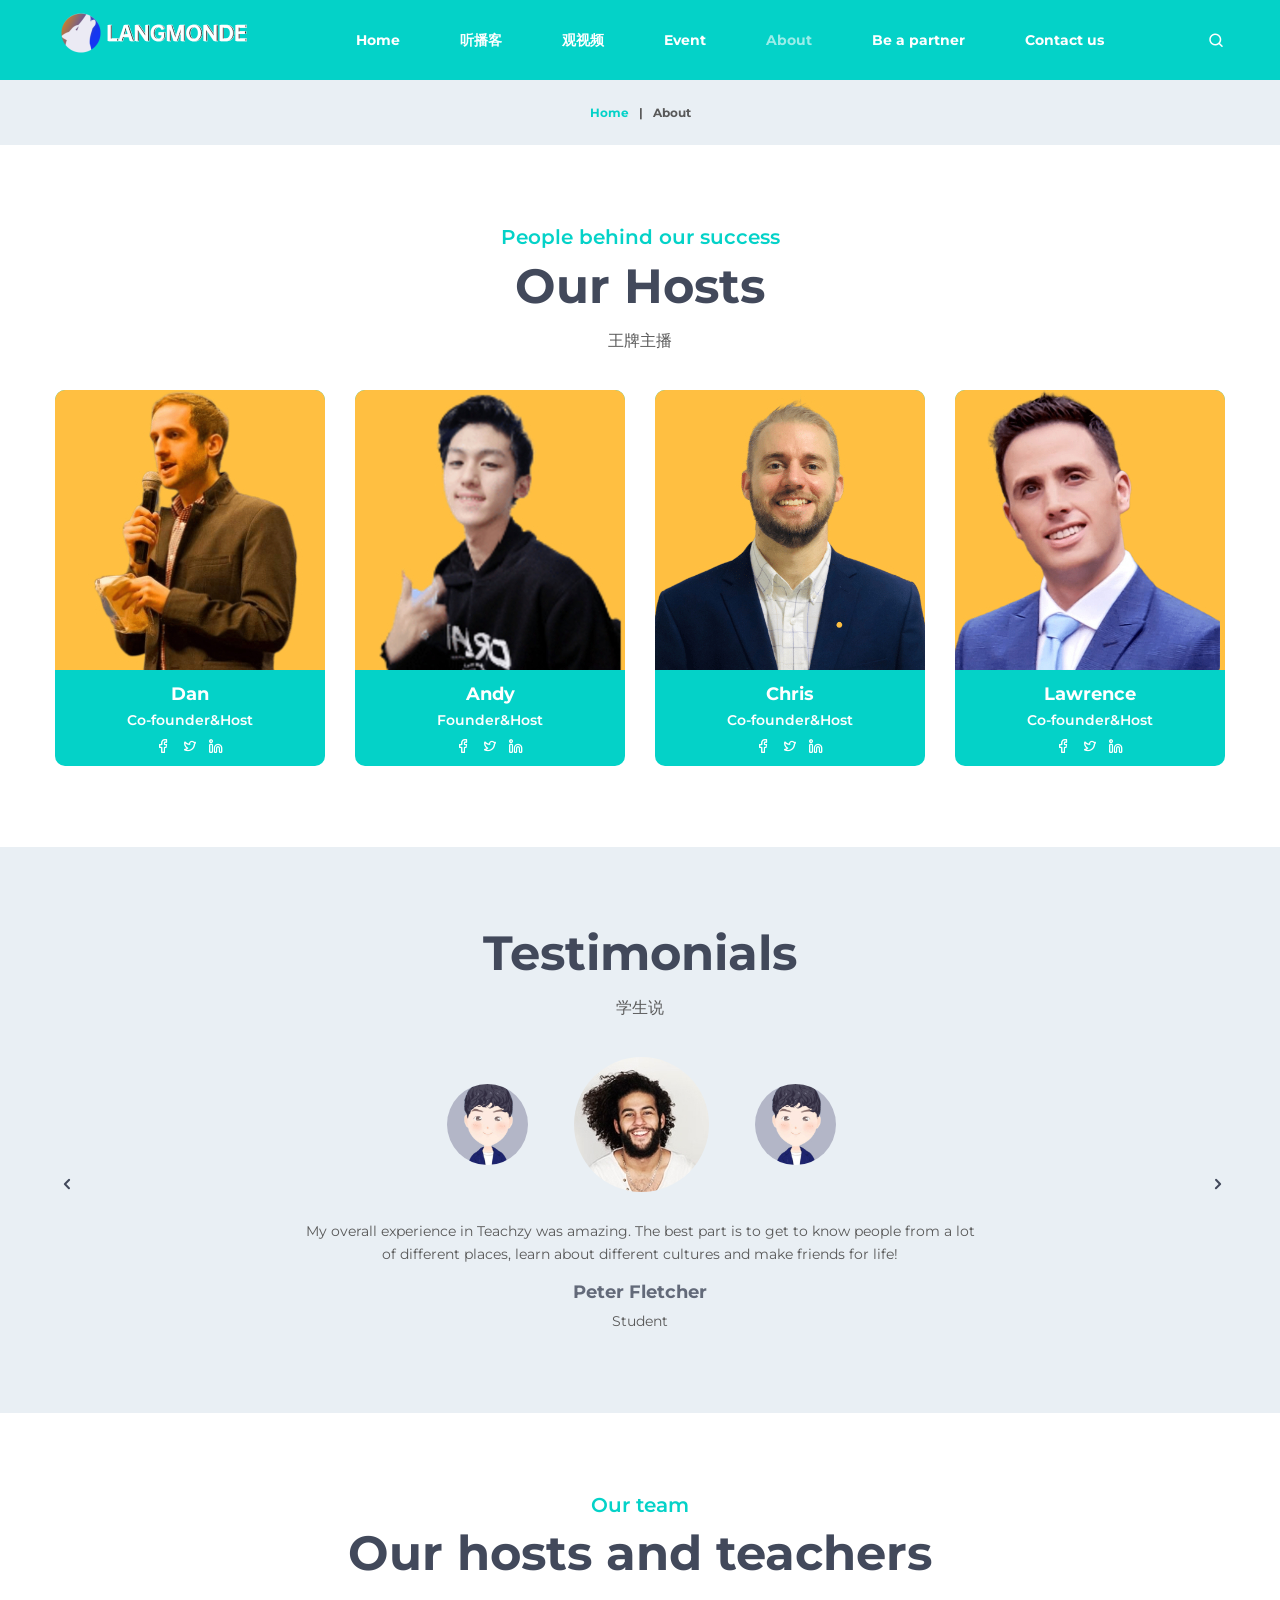
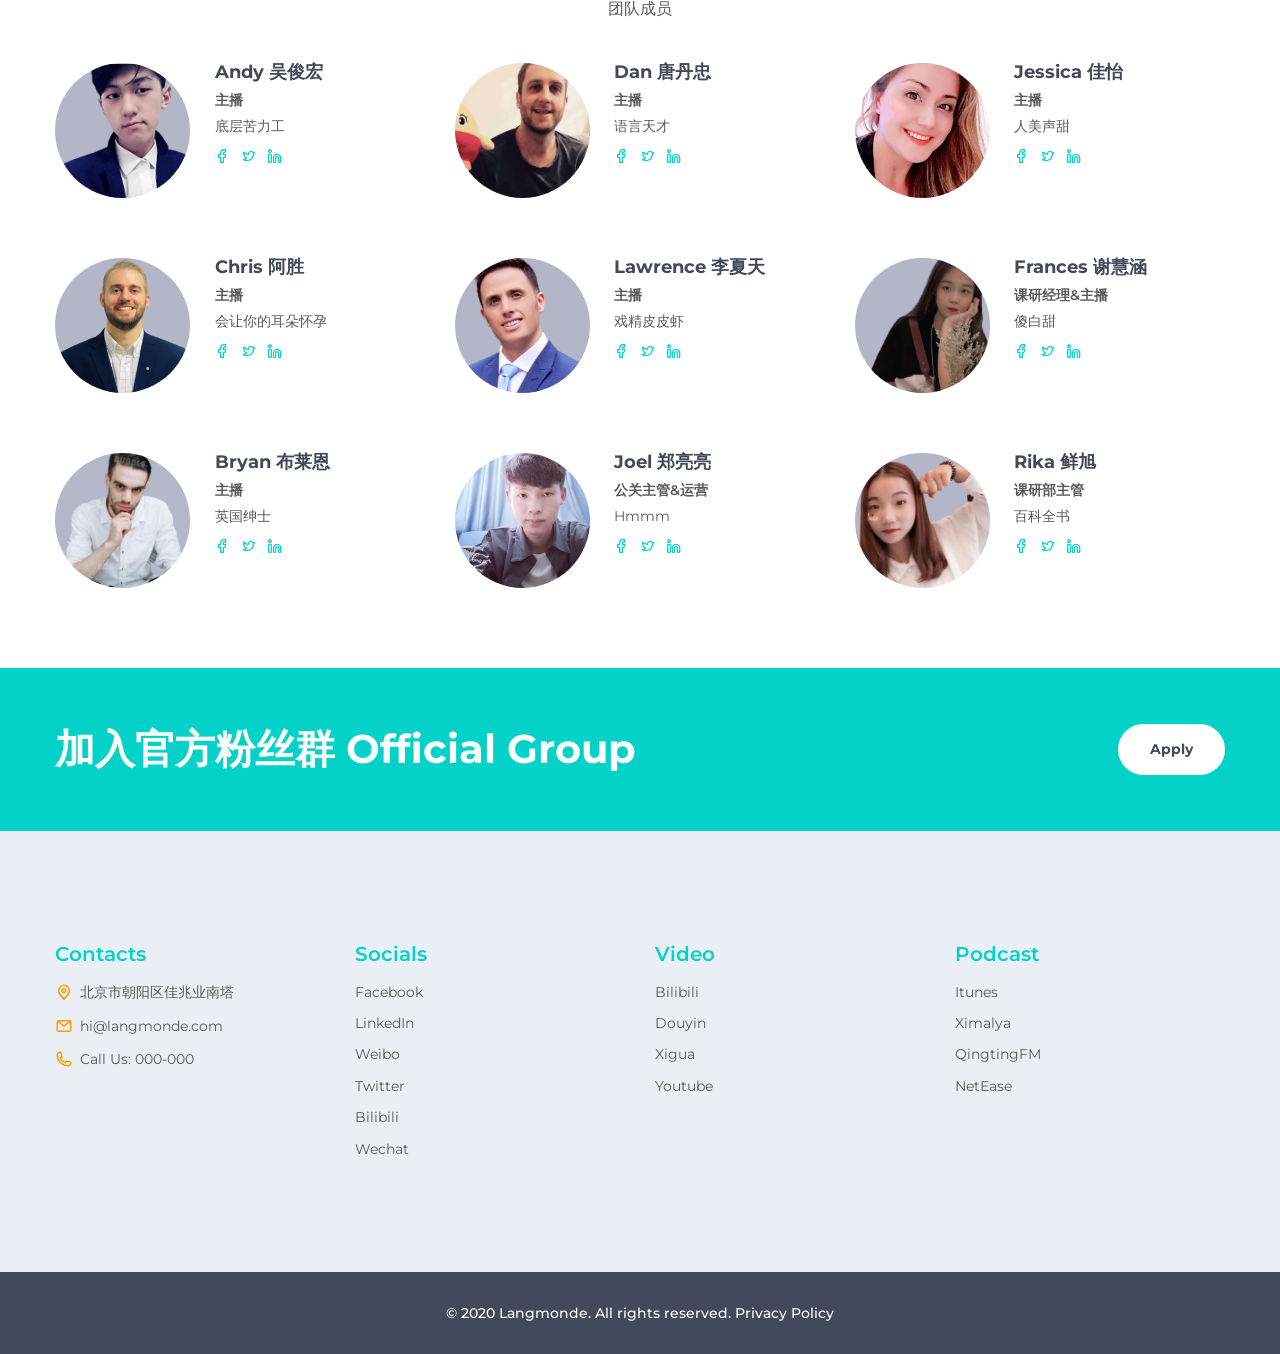
==== commit 73317847: "Update about.html" ====
--- a/about.html
+++ b/about.html
@@ -1,7 +1,7 @@
 <!DOCTYPE html>
 <html lang="en">
   <head>
-    <title>Langmonde 一个有意思的语言学习平台</title>
+    <title>About</title>
     <meta charset="utf-8">
     <meta name="viewport" content="width=device-width, height=device-height, initial-scale=1.0">
     <meta http-equiv="X-UA-Compatible" content="IE=edge">
@@ -17,7 +17,7 @@
   <body>
     <div class="page">
       <!--RD Navbar-->
-      <header class="section rd-navbar-absolute-wrap" data-preset='{"title":"Navbar Default","category":"header","reload":true,"id":"navbar-default"}'>
+      <header class="section rd-navbar-wrap" data-preset='{"title":"Navbar Default","category":"header","reload":true,"id":"navbar-default"}'>
         <nav class="rd-navbar" data-rd-navbar='{"responsive":{"1200":{"stickUpOffset":"50px"}}}'>
           <div class="navbar-container">
             <div class="navbar-cell">
@@ -29,7 +29,7 @@
             <div class="navbar-spacer"></div>
             <div class="navbar-cell navbar-sidebar">
               <ul class="navbar-navigation rd-navbar-nav">
-                <li class="navbar-navigation-root-item active"><a class="navbar-navigation-root-link" href="index.html">Home</a>
+                  <li class="navbar-navigation-root-item"><a class="navbar-navigation-root-link" href="index.html">Home</a>
                 </li>
                 <li class="navbar-navigation-root-item"><a class="navbar-navigation-root-link" href="https://www.ximalaya.com/waiyu/25055962/">听播客</a>
                     <ul class="navbar-navigation-dropdown rd-navbar-dropdown">
@@ -48,8 +48,7 @@
                 </li>
                 <li class="navbar-navigation-root-item"><a class="navbar-navigation-root-link" href="#">Event</a>
                 </li>
-                <li class="navbar-navigation-root-item"><a class="navbar-navigation-root-link" href="about.html">About</a>
-                
+                </li><li class="navbar-navigation-root-item active"><a class="navbar-navigation-root-link" href="about.html">About</a>
                 </li>
                 <li class="navbar-navigation-root-item"><a class="navbar-navigation-root-link" href="#">Be a partner</a>
                   <ul class="navbar-navigation-dropdown rd-navbar-dropdown">
@@ -85,384 +84,70 @@
           </div>
         </nav>
       </header>
-      <!-- Swiper default-->
-      <section class="swiper-container swiper-1 context-dark text-center" data-swiper>
-        <!-- Additional required wrapper-->
-        <div class="swiper-wrapper">
-          <!-- Slides-->
-          <div class="swiper-slide section-md" style="background-image: url( images/image-21-1920x998.jpg )">
-            <div class="container">
-              <div class="row justify-content-center">
-                <div class="col-md-9 col-lg-7">
-                  <h1>Informative, Interesting and Fun</h1>
-                  <p class="big">假老外告诉你由「Langmonde」打造的一档双语播客节目；假老外告诉你，最地道的口语。</p><a class="btn btn-primary" href="https://www.ximalaya.com/waiyu/25055962/">收听 POD</a>
-                </div>
-              </div>
-            </div>
-          </div>
-          <div class="swiper-slide section-md" style="background-image: url( images/image-07-1920x988.jpg )">
-            <div class="container">
-              <div class="row justify-content-center">
-                <div class="col-md-9 col-lg-7">
-                  <h1>MEETUP with Audience</h1>
-                  <p class="big">At Teachzy, you can succeed in lots of research areas and benefit from investing in your education and knowledge that will help you in becoming an experienced specialist.</p><a class="btn btn-primary" href="academics.html">Learn more</a>
-                </div>
-              </div>
-            </div>
-          </div>
-          <div class="swiper-slide section-md" style="background-image: url( images/image-17-1920x998.jpg )">
-            <div class="container">
-              <div class="row justify-content-center">
-                <div class="col-md-9 col-lg-7">
-                  <h1>Language Corner Online</h1>
-                  <p class="big">Improve Ur Target Language</p><a class="btn btn-primary" href="academics.html">Learn more</a>
-                </div>
-              </div>
-            </div>
-          </div>
-        </div>
-        <!-- Pagination-->
-        <div class="swiper-pagination"></div>
+      <section class="section breadcrumb-section">
+        <div class="container">
+          <!-- Breadcrumb-->
+          <div class="breadcrumb">
+            <div class="breadcrumb-inner">
+              <div class="breadcrumb-item"><a class="breadcrumb-link" href="index.html">Home</a></div>
+              <div class="breadcrumb-item"><span class="breadcrumb-text breadcrumb-active">About</span></div>
+            </div>
+          </div>
+        </div>
       </section>
-      <!-- Blurb default-->
+      <!-- Person-->
       <section class="section-md bg-transparent text-center">
         <div class="container">
-          <div class="text-block text-block-1" data-animate='{"class":"fadeIn"}'>
-            <h5 class="text-primary">Guaranteed Success</h5>
-            <h2>What We Offer</h2>
-            <p class="big">Langmonde offers students the best of education and entertainment opportunities available in the area. We are glad to take care of every student</p>
-          </div>
-          <div class="row row-30 justify-content-center">
-            <div class="col-sm-6 col-md-4">
-                    <!-- Blurb-->
-                    <article class="blurb blurb-2" data-animate='{"class":"fadeInUp"}'>
-                      <div class="icon blurb-icon custom-font-online-course"></div>
-                      <div class="blurb-title h4">Online Education</div>
-                      <div class="blurb-text big">Langmonde provides online education services with all learning materials and lectures available to you.</div>
-                    </article>
-            </div>
-            <div class="col-sm-6 col-md-4">
-                    <!-- Blurb-->
-                    <article class="blurb blurb-2" data-animate='{"class":"fadeInUp","delay":".15s"}'>
-                      <div class="icon blurb-icon custom-font-degree"></div>
-                      <div class="blurb-title h4">Group Services</div>
-                      <div class="blurb-text big">We offer a wide range of courses and  programs that encompass lots of knowledge spheres.</div>
-                    </article>
-            </div>
-            <div class="col-sm-6 col-md-4">
-                    <!-- Blurb-->
-                    <article class="blurb blurb-2" data-animate='{"class":"fadeInUp","delay":".3s"}'>
-                      <div class="icon blurb-icon custom-font-school"></div>
-                      <div class="blurb-title h4">Culture Exchange</div>
-                      <div class="blurb-text big">Our campus is the hub to a talented and diverse student community that turns opportunities into success.</div>
-                    </article>
-            </div>
-          </div>
-        </div>
-      </section>
-      <!-- Price box-->
-      <section class="section-md bg-300 text-center">
-        <div class="container">
-          <div class="text-block text-block-1" data-animate='{"class":"fadeIn"}'>
-            <h2>Langmonde课程</h2>
-            <p class="big">课程正在研发中，敬请期待！</p>
-          </div>
-          <div class="owl-carousel owl-content-1" data-owl="{&quot;dots&quot;:true}" data-loop="false" data-items="1" data-sm-items="2" data-md-items="3" data-lg-items="4">
-                  <!-- Price box-->
-                  <div class="price-box">
-                    <div class="price-box-media"><img class="price-box-img" src="images/image-01-270x220.jpg" alt="" width="270" height="220"/>
-                      <div class="price-box-tag">$0</div>
-                    </div>
-                    <div class="price-box-body">
-                      <div class="price-box-title h6"><a href="#">英语角</a></div>
-                      <div class="price-box-text">为你打造语言环境</div>
+          <div class="text-block text-block-1">
+            <h5 class="text-primary">People behind our success</h5>
+            <h2>Our Hosts</h2>
+            <p class="big">王牌主播</p>
+          </div>
+          <div class="owl-carousel owl-content-1" data-owl="{&quot;dots&quot;:true}" data-autoplay="false" data-loop="false" data-items="1" data-sm-items="2" data-md-items="3" data-lg-items="4">
+                  <!-- Person boxed-->
+                  <div class="person person-boxed">
+                    <div class="person-media"><img class="person-img" src="images/person-01-270x280.jpg" alt="" width="270" height="280"/>
+                    </div>
+                    <div class="person-body">
+                      <div class="person-title h6"><a href="team-member.html">Dan</a></div>
+                      <div class="person-text">Co-founder&Host</div>
+                      <div class="person-social social"><a class="icon social-icon custom-font-facebook" href="#"></a><a class="icon social-icon custom-font-twitter" href="#"></a><a class="icon social-icon custom-font-linkedin" href="#"></a>
+                      </div>
                     </div>
                   </div>
-                  <!-- Price box-->
-                  <div class="price-box">
-                    <div class="price-box-media"><img class="price-box-img" src="images/image-02-270x220.jpg" alt="" width="270" height="220"/>
-                      <div class="price-box-tag">$0</div>
-                    </div>
-                    <div class="price-box-body">
-                      <div class="price-box-title h6"><a href="#">开口说</a></div>
-                      <div class="price-box-text">让你开口说英语</div>
+                  <!-- Person boxed-->
+                  <div class="person person-boxed">
+                    <div class="person-media"><img class="person-img" src="images/person-02-270x280.jpg" alt="" width="270" height="280"/>
+                    </div>
+                    <div class="person-body">
+                      <div class="person-title h6"><a href="team-member.html">Andy</a></div>
+                      <div class="person-text">Founder&Host</div>
+                      <div class="person-social social"><a class="icon social-icon custom-font-facebook" href="#"></a><a class="icon social-icon custom-font-twitter" href="#"></a><a class="icon social-icon custom-font-linkedin" href="#"></a>
+                      </div>
                     </div>
                   </div>
-                  <!-- Price box-->
-                  <div class="price-box">
-                    <div class="price-box-media"><img class="price-box-img" src="images/image-03-270x220.jpg" alt="" width="270" height="220"/>
-                      <div class="price-box-tag">$0</div>
-                    </div>
-                    <div class="price-box-body">
-                      <div class="price-box-title h6"><a href="#">商务英语</a></div>
-                      <div class="price-box-text">让客户不再丢失</div>
+                  <!-- Person boxed-->
+                  <div class="person person-boxed">
+                    <div class="person-media"><img class="person-img" src="images/person-05-270x280.jpg" alt="" width="270" height="280"/>
+                    </div>
+                    <div class="person-body">
+                      <div class="person-title h6"><a href="team-member.html">Chris</a></div>
+                      <div class="person-text">Co-founder&Host</div>
+                      <div class="person-social social"><a class="icon social-icon custom-font-facebook" href="#"></a><a class="icon social-icon custom-font-twitter" href="#"></a><a class="icon social-icon custom-font-linkedin" href="#"></a>
+                      </div>
                     </div>
                   </div>
-                  <!-- Price box-->
-                  <div class="price-box">
-                    <div class="price-box-media"><img class="price-box-img" src="images/image-04-270x220.jpg" alt="" width="270" height="220"/>
-                      <div class="price-box-tag">$0</div>
-                    </div>
-                    <div class="price-box-body">
-                      <div class="price-box-title h6"><a href="#">托福</a></div>
-                      <div class="price-box-text">出国游学</div>
+                  <!-- Person boxed-->
+                  <div class="person person-boxed">
+                    <div class="person-media"><img class="person-img" src="images/person-04-270x280.jpg" alt="" width="270" height="280"/>
+                    </div>
+                    <div class="person-body">
+                      <div class="person-title h6"><a href="team-member.html">Lawrence</a></div>
+                      <div class="person-text">Co-founder&Host</div>
+                      <div class="person-social social"><a class="icon social-icon custom-font-facebook" href="#"></a><a class="icon social-icon custom-font-twitter" href="#"></a><a class="icon social-icon custom-font-linkedin" href="#"></a>
+                      </div>
                     </div>
                   </div>
-                  <!-- Price box-->
-                  <div class="price-box">
-                    <div class="price-box-media"><img class="price-box-img" src="images/image-18-270x220.jpg" alt="" width="270" height="220"/>
-                      <div class="price-box-tag">$0</div>
-                    </div>
-                    <div class="price-box-body">
-                      <div class="price-box-title h6"><a href="#">1V1</a></div>
-                      <div class="price-box-text">名师1V1</div>
-                    </div>
-                  </div>
-          </div>
-        </div>
-      </section>
-      <!-- Person side-->
-      <section class="section-md bg-transparent text-center">
-        <div class="container">
-          <div class="text-block text-block-1" data-animate='{"class":"fadeIn"}'>
-            <h5 class="text-primary">People Behind Our Success</h5>
-            <h2>Our Core Team</h2>
-            <p class="big">核心成员</p>
-          </div>
-          <div class="row row-30 row-lg-60">
-            <div class="col-xs-6 col-lg-4">
-                    <!-- Person side-->
-                    <div class="person person-side" data-animate='{"class":"fadeInUp"}'>
-                      <div class="person-media"><img class="person-img" src="images/person-01-135x135.jpg" alt="" width="135" height="135"/>
-                      </div>
-                      <div class="person-body">
-                        <div class="person-title h6"><a href="team-member.html">Andy 吴俊宏</a></div>
-                        <div class="person-meta">主播</div>
-                        <div class="person-text">底层苦力工</div>
-                        <div class="person-social social"><a class="icon social-icon custom-font-facebook" href="#"></a><a class="icon social-icon custom-font-twitter" href="#"></a><a class="icon social-icon custom-font-linkedin" href="#"></a>
-                        </div>
-                      </div>
-                    </div>
-            </div>
-            <div class="col-xs-6 col-lg-4">
-                    <!-- Person side-->
-                    <div class="person person-side" data-animate='{"class":"fadeInUp","delay":".15s"}'>
-                      <div class="person-media"><img class="person-img" src="images/person-02-135x135.jpg" alt="" width="135" height="135"/>
-                      </div>
-                      <div class="person-body">
-                        <div class="person-title h6"><a href="team-member.html">Dan 唐丹忠</a></div>
-                        <div class="person-meta">主播</div>
-                        <div class="person-text">语言天才</div>
-                        <div class="person-social social"><a class="icon social-icon custom-font-facebook" href="#"></a><a class="icon social-icon custom-font-twitter" href="#"></a><a class="icon social-icon custom-font-linkedin" href="#"></a>
-                        </div>
-                      </div>
-                    </div>
-            </div>
-            <div class="col-xs-6 col-lg-4">
-                    <!-- Person side-->
-                    <div class="person person-side" data-animate='{"class":"fadeInUp","delay":".3s"}'>
-                      <div class="person-media"><img class="person-img" src="images/person-03-135x135.jpg" alt="" width="135" height="135"/>
-                      </div>
-                      <div class="person-body">
-                        <div class="person-title h6"><a href="team-member.html">Jessica 佳怡</a></div>
-                        <div class="person-meta">主播</div>
-                        <div class="person-text">人美声甜</div>
-                        <div class="person-social social"><a class="icon social-icon custom-font-facebook" href="#"></a><a class="icon social-icon custom-font-twitter" href="#"></a><a class="icon social-icon custom-font-linkedin" href="#"></a>
-                        </div>
-                      </div>
-                    </div>
-            </div>
-            <div class="col-xs-6 col-lg-4">
-                    <!-- Person side-->
-                    <div class="person person-side" data-animate='{"class":"fadeInUp"}'>
-                      <div class="person-media"><img class="person-img" src="images/person-04-135x135.jpg" alt="" width="135" height="135"/>
-                      </div>
-                      <div class="person-body">
-                        <div class="person-title h6"><a href="team-member.html">Chris 阿胜</a></div>
-                        <div class="person-meta">主播</div>
-                        <div class="person-text">主让你的耳朵欢迎</div>
-                        <div class="person-social social"><a class="icon social-icon custom-font-facebook" href="#"></a><a class="icon social-icon custom-font-twitter" href="#"></a><a class="icon social-icon custom-font-linkedin" href="#"></a>
-                        </div>
-                      </div>
-                    </div>
-            </div>
-            <div class="col-xs-6 col-lg-4">
-                    <!-- Person side-->
-                    <div class="person person-side" data-animate='{"class":"fadeInUp","delay":".15s"}'>
-                      <div class="person-media"><img class="person-img" src="images/person-05-135x135.jpg" alt="" width="135" height="135"/>
-                      </div>
-                      <div class="person-body">
-                        <div class="person-title h6"><a href="team-member.html">Lawrence 李夏天</a></div>
-                        <div class="person-meta">主播</div>
-                        <div class="person-text">戏精皮皮虾</div>
-                        <div class="person-social social"><a class="icon social-icon custom-font-facebook" href="#"></a><a class="icon social-icon custom-font-twitter" href="#"></a><a class="icon social-icon custom-font-linkedin" href="#"></a>
-                        </div>
-                      </div>
-                    </div>
-            </div>
-            <div class="col-xs-6 col-lg-4">
-                    <!-- Person side-->
-                    <div class="person person-side" data-animate='{"class":"fadeInUp","delay":".3s"}'>
-                      <div class="person-media"><img class="person-img" src="images/person-06-135x135.jpg" alt="" width="135" height="135"/>
-                      </div>
-                      <div class="person-body">
-                        <div class="person-title h6"><a href="team-member.html">Frances 谢慧涵</a></div>
-                        <div class="person-meta">主播</div>
-                        <div class="person-text">傻白甜</div>
-                        <div class="person-social social"><a class="icon social-icon custom-font-facebook" href="#"></a><a class="icon social-icon custom-font-twitter" href="#"></a><a class="icon social-icon custom-font-linkedin" href="#"></a>
-                        </div>
-                      </div>
-                    </div>
-            </div>
-          </div>
-        </div>
-      </section>
-      <!-- Counters-->
-      <section class="section-lg bg-primary bg-image-wrap context-dark text-center text-md-left">
-        <div class="bg-image-wrap-item bg-image" style="background-image:url(images/image-05-875x705.jpg);"></div>
-        <div class="container">
-          <div class="row">
-            <div class="col-lg-7">
-              <div class="pr-xxl-5">
-                <h2>Why Choose Us</h2>
-                <p class="big">Langmonde offers quality education helping you build your future career. Here just some of the facts that show why students choose us.</p>
-                <div class="row row-30 row-lg-55">
-                  <div class="col-6 col-sm-3 col-md-6">
-                          <!-- Blurb side-->
-                          <article class="blurb blurb-side">
-                            <div class="blurb-item">
-                              <div class="icon blurb-icon custom-font-graduated"></div>
-                            </div>
-                            <div class="blurb-body">
-                              <div class="blurb-counter-value h2"><span data-counter="">18</span><span class="counter-postfix">W</span>
-                              </div>
-                              <div class="blurb-title h4">Fans</div>
-                            </div>
-                          </article>
-                  </div>
-                  <div class="col-6 col-sm-3 col-md-6">
-                          <!-- Blurb side-->
-                          <article class="blurb blurb-side">
-                            <div class="blurb-item">
-                              <div class="icon blurb-icon custom-font-male-teacher"></div>
-                            </div>
-                            <div class="blurb-body">
-                              <div class="blurb-counter-value h2"><span data-counter="">16</span><span class="counter-postfix"></span>
-                              </div>
-                              <div class="blurb-title h4">Certified tutors</div>
-                            </div>
-                          </article>
-                  </div>
-                  <div class="col-6 col-sm-3 col-md-6">
-                          <!-- Blurb side-->
-                          <article class="blurb blurb-side">
-                            <div class="blurb-item">
-                              <div class="icon blurb-icon custom-font-student-at-desk"></div>
-                            </div>
-                            <div class="blurb-body">
-                              <div class="blurb-counter-value h2"><span data-counter="">6500</span>
-                              </div>
-                              <div class="blurb-title h4">Students</div>
-                            </div>
-                          </article>
-                  </div>
-                  <div class="col-6 col-sm-3 col-md-6">
-                          <!-- Blurb side-->
-                          <article class="blurb blurb-side">
-                            <div class="blurb-item">
-                              <div class="icon blurb-icon custom-font-university"></div>
-                            </div>
-                            <div class="blurb-body">
-                              <div class="blurb-counter-value h2"><span data-counter="">10</span>
-                              </div>
-                              <div class="blurb-title h4">Campuses</div>
-                            </div>
-                          </article>
-                  </div>
-                </div>
-              </div>
-            </div>
-          </div>
-        </div>
-      </section>
-      <!-- Post event-->
-      <section class="section-md bg-transparent text-center">
-        <div class="container">
-          <div class="text-block text-block-1" data-animate='{"class":"fadeIn"}'>
-            <h5 class="text-primary">Don’t miss anything</h5>
-            <h2>Upcoming Events</h2>
-            <p class="big">新活动</p>
-          </div>
-          <div class="row row-30 justify-content-center">
-            <div class="col-xs-8 col-sm-6 col-md-4">
-                    <!-- Post event-->
-                    <div class="post post-event" data-animate='{"class":"fadeInUp"}'><a class="post-media" href="single-post.html"><img class="post-img" src="images/image-06-370x240.jpg" alt="" width="370" height="240"/>
-                        <div class="post-date">
-                          <div class="post-day">19</div>
-                          <div class="post-month">Sep</div>
-                        </div></a>
-                      <div class="post-heading h4">
-                        <div class="post-title"><a href="single-post.html">Creative Day</a></div>
-                        <div class="post-price">$20</div>
-                      </div>
-                      <div class="post-meta post-meta-vertical big">
-                        <div class="post-meta-item">
-                          <div class="post-meta-icon custom-font-clock"></div>
-                          <div class="post-time">12:00 am - 2:00 pm</div>
-                        </div>
-                        <div class="post-meta-item">
-                          <div class="post-meta-icon custom-font-pin"></div>
-                          <div class="post-location">Cambridge, MA 02138, USA</div>
-                        </div>
-                      </div>
-                    </div>
-            </div>
-            <div class="col-xs-8 col-sm-6 col-md-4">
-                    <!-- Post event-->
-                    <div class="post post-event" data-animate='{"class":"fadeInUp","delay":".15s"}'><a class="post-media" href="single-post.html"><img class="post-img" src="images/image-07-370x240.jpg" alt="" width="370" height="240"/>
-                        <div class="post-date">
-                          <div class="post-day">21</div>
-                          <div class="post-month">Sep</div>
-                        </div></a>
-                      <div class="post-heading h4">
-                        <div class="post-title"><a href="single-post.html">Poetry Event</a></div>
-                        <div class="post-price">$15</div>
-                      </div>
-                      <div class="post-meta post-meta-vertical big">
-                        <div class="post-meta-item">
-                          <div class="post-meta-icon custom-font-clock"></div>
-                          <div class="post-time">11:00 am - 1:00 pm</div>
-                        </div>
-                        <div class="post-meta-item">
-                          <div class="post-meta-icon custom-font-pin"></div>
-                          <div class="post-location">233 Main St. New York United States</div>
-                        </div>
-                      </div>
-                    </div>
-            </div>
-            <div class="col-xs-8 col-sm-6 col-md-4">
-                    <!-- Post event-->
-                    <div class="post post-event" data-animate='{"class":"fadeInUp","delay":".3s"}'><a class="post-media" href="single-post.html"><img class="post-img" src="images/image-08-370x240.jpg" alt="" width="370" height="240"/>
-                        <div class="post-date">
-                          <div class="post-day">26</div>
-                          <div class="post-month">Sep</div>
-                        </div></a>
-                      <div class="post-heading h4">
-                        <div class="post-title"><a href="single-post.html">Undergraduate Day</a></div>
-                        <div class="post-price">Free</div>
-                      </div>
-                      <div class="post-meta post-meta-vertical big">
-                        <div class="post-meta-item">
-                          <div class="post-meta-icon custom-font-clock"></div>
-                          <div class="post-time">1:00 pm - 11:59 pm</div>
-                        </div>
-                        <div class="post-meta-item">
-                          <div class="post-meta-icon custom-font-pin"></div>
-                          <div class="post-location">Cambridge, MA 02138, USA</div>
-                        </div>
-                      </div>
-                    </div>
-            </div>
           </div>
         </div>
       </section>
@@ -479,7 +164,7 @@
               </div>
               <div class="slick-content"><img src="images/person-12-135x135.jpg" alt="" width="135" height="135"/>
               </div>
-              <div class="slick-content"><img src="images/person-10-135x135.jpg" alt="" width="135" height="135"/>
+              <div class="slick-content"><img src="images/person-11-135x135.jpg" alt="" width="135" height="135"/>
               </div>
               <div class="slick-content"><img src="images/person-12-135x135.jpg" alt="" width="135" height="135"/>
               </div>
@@ -488,7 +173,7 @@
               <div class="slick-content">
                       <!-- Quote-->
                       <blockquote class="quote quote-simple">
-                        <q class="quote-text">My overall experience in Langmonde was amazing. The best part is to get to know people from a lot of different places, learn about different cultures and make friends for life!</q>
+                        <q class="quote-text">My overall experience in Teachzy was amazing. The best part is to get to know people from a lot of different places, learn about different cultures and make friends for life!</q>
                         <cite class="quote-cite h6">Peter Fletcher</cite>
                         <div class="quote-meta">Student</div>
                       </blockquote>
@@ -496,7 +181,7 @@
               <div class="slick-content">
                       <!-- Quote-->
                       <blockquote class="quote quote-simple">
-                        <q class="quote-text">Studying with Langmonde was an exceptional and international experience for me. It did not only advance my studies and knowledge but even gave me the chance to make friends across the globe.</q>
+                        <q class="quote-text">This university was an exceptional and international experience for me. It did not only advance my studies and knowledge but even gave me the chance to make friends across the globe.</q>
                         <cite class="quote-cite h6">Jenny Wilson</cite>
                         <div class="quote-meta">Student</div>
                       </blockquote>
@@ -504,7 +189,7 @@
               <div class="slick-content">
                       <!-- Quote-->
                       <blockquote class="quote quote-simple">
-                        <q class="quote-text">I made friends from countries all over the world. That’s really amazing! And Langmonde is just like a quiet oasis in the crowded city, it’s really pleasant to study here.</q>
+                        <q class="quote-text">I made friends from countries all over the world. That’s really amazing! And Teachzy is just like a quiet oasis in the crowded city, it’s really pleasant to study and live here.</q>
                         <cite class="quote-cite h6">John Adams</cite>
                         <div class="quote-meta">Student</div>
                       </blockquote>
@@ -512,7 +197,7 @@
               <div class="slick-content">
                       <!-- Quote-->
                       <blockquote class="quote quote-simple">
-                        <q class="quote-text">I've been working at Langmonde for over 1 years. As a host I love interacting with students and share my knowledge. Here you can definitely make connections for life!</q>
+                        <q class="quote-text">I've been working at Teachzy for over 20 years. As a host I love interacting with students and share my knowledge. Here you can definitely make connections for life!</q>
                         <cite class="quote-cite h6">Esther Howard</cite>
                         <div class="quote-meta">Professor</div>
                       </blockquote>
@@ -521,78 +206,139 @@
           </div>
         </div>
       </section>
-      <!-- Blog-->
-      <section class="section-md bg-transparent">
+      <!-- Person side-->
+      <section class="section-md bg-transparent text-center">
         <div class="container">
-          <div class="text-block text-block-1 text-center" data-animate='{"class":"fadeIn"}'>
-            <h5 class="text-primary">Latest news</h5>
-            <h2>新动态</h2>
-            <p class="big">在这里你可以得到Langmonde的最新动态</p>
-          </div>
-          <div class="row row-30 justify-content-center">
-            <div class="col-xs-10 col-sm-6">
-                    <!-- Post-->
-                    <div class="post" data-animate='{"class":"fadeIn"}'><a class="post-media" href="single-post.html"><img class="post-img" src="images/image-09-570x380.jpg" alt="" width="570" height="380"/></a>
-                      <div class="post-meta">
-                        <div class="post-meta-item">
-                          <div class="post-meta-icon custom-font-calendar"></div>
-                          <div class="post-date">April 23, 2020</div>
-                        </div>
-                        <div class="post-meta-item">
-                          <div class="post-meta-icon custom-font-message-circle"></div>
-                          <div class="post-comment">3 comment(s)</div>
-                        </div>
-                      </div>
-                      <div class="post-title h6"><a href="single-post.html">Liberal Arts Colleges Rankings</a></div>
-                      <div class="post-text">The National Liberal Arts Colleges, including schools like Wellesley College and Bowdoin College, emphasize undergraduate education and award at least half of their degrees in the liberal arts fields of study.</div>
-                    </div>
-            </div>
-            <div class="col-xs-10 col-sm-6">
-              <h5 class="text-primary">Popular</h5>
-                    <!-- Post-->
-                    <div class="post" data-animate='{"class":"fadeInUp"}'>
-                      <div class="post-meta">
-                        <div class="post-meta-item">
-                          <div class="post-meta-icon custom-font-calendar"></div>
-                          <div class="post-date">April 23, 2020</div>
-                        </div>
-                        <div class="post-meta-item">
-                          <div class="post-meta-icon custom-font-message-circle"></div>
-                          <div class="post-comment">3 comment(s)</div>
-                        </div>
-                      </div>
-                      <div class="post-title h6"><a href="single-post.html">Studying in the United States</a></div>
-                      <div class="post-text">International students increasingly want to come to the United States for college or graduate school. Use our tips, rankings, and more to help you find the best school for you.</div>
-                    </div>
-                    <!-- Post-->
-                    <div class="post" data-animate='{"class":"fadeInUp"}'>
-                      <div class="post-meta">
-                        <div class="post-meta-item">
-                          <div class="post-meta-icon custom-font-calendar"></div>
-                          <div class="post-date">April 23, 2020</div>
-                        </div>
-                        <div class="post-meta-item">
-                          <div class="post-meta-icon custom-font-message-circle"></div>
-                          <div class="post-comment">3 comment(s)</div>
-                        </div>
-                      </div>
-                      <div class="post-title h6"><a href="single-post.html">5 Ways to Pay for Community College</a></div>
-                      <div class="post-text">Most community college students qualify for need-based aid, experts say. Many community colleges offer promise programs, which offer tuition-free awards to eligible students - mainly to students with Pell grant eligibility.</div>
-                    </div>
-                    <!-- Post-->
-                    <div class="post" data-animate='{"class":"fadeInUp"}'>
-                      <div class="post-meta">
-                        <div class="post-meta-item">
-                          <div class="post-meta-icon custom-font-calendar"></div>
-                          <div class="post-date">April 23, 2020</div>
-                        </div>
-                        <div class="post-meta-item">
-                          <div class="post-meta-icon custom-font-message-circle"></div>
-                          <div class="post-comment">3 comment(s)</div>
-                        </div>
-                      </div>
-                      <div class="post-title h6"><a href="single-post.html">Consider MBA Programs That Offer Summer Prep</a></div>
-                      <div class="post-text">New MBA students can brush up on finance and accounting before classes begin. Summer preparatory programs offered through schools allow students to get a head start on making connections and building skills.</div>
+          <div class="text-block text-block-1">
+            <h5 class="text-primary">Our team</h5>
+            <h2>Our hosts and teachers</h2>
+            <p class="big">团队成员</p>
+          </div>
+          <div class="row row-30 row-lg-60">
+            <div class="col-xs-6 col-lg-4">
+                    <!-- Person side-->
+                    <div class="person person-side">
+                      <div class="person-media"><img class="person-img" src="images/person-01-135x135.jpg" alt="" width="135" height="135"/>
+                      </div>
+                      <div class="person-body">
+                        <div class="person-title h6"><a href="team-member.html">Andy 吴俊宏</a></div>
+                        <div class="person-meta">主播</div>
+                        <div class="person-text">底层苦力工</div>
+                        <div class="person-social social"><a class="icon social-icon custom-font-facebook" href="#"></a><a class="icon social-icon custom-font-twitter" href="#"></a><a class="icon social-icon custom-font-linkedin" href="#"></a>
+                        </div>
+                      </div>
+                    </div>
+            </div>
+            <div class="col-xs-6 col-lg-4">
+                    <!-- Person side-->
+                    <div class="person person-side">
+                      <div class="person-media"><img class="person-img" src="images/person-02-135x135.jpg" alt="" width="135" height="135"/>
+                      </div>
+                      <div class="person-body">
+                        <div class="person-title h6"><a href="team-member.html">Dan 唐丹忠</a></div>
+                        <div class="person-meta">主播</div>
+                        <div class="person-text">语言天才</div>
+                        <div class="person-social social"><a class="icon social-icon custom-font-facebook" href="#"></a><a class="icon social-icon custom-font-twitter" href="#"></a><a class="icon social-icon custom-font-linkedin" href="#"></a>
+                        </div>
+                      </div>
+                    </div>
+            </div>
+            <div class="col-xs-6 col-lg-4">
+                    <!-- Person side-->
+                    <div class="person person-side">
+                      <div class="person-media"><img class="person-img" src="images/person-03-135x135.jpg" alt="" width="135" height="135"/>
+                      </div>
+                      <div class="person-body">
+                        <div class="person-title h6"><a href="team-member.html">Jessica 佳怡</a></div>
+                        <div class="person-meta">主播</div>
+                        <div class="person-text">人美声甜</div>
+                        <div class="person-social social"><a class="icon social-icon custom-font-facebook" href="#"></a><a class="icon social-icon custom-font-twitter" href="#"></a><a class="icon social-icon custom-font-linkedin" href="#"></a>
+                        </div>
+                      </div>
+                    </div>
+            </div>
+            <div class="col-xs-6 col-lg-4">
+                    <!-- Person side-->
+                    <div class="person person-side">
+                      <div class="person-media"><img class="person-img" src="images/person-04-135x135.jpg" alt="" width="135" height="135"/>
+                      </div>
+                      <div class="person-body">
+                        <div class="person-title h6"><a href="team-member.html">Chris 阿胜</a></div>
+                        <div class="person-meta">主播</div>
+                        <div class="person-text">会让你的耳朵怀孕</div>
+                        <div class="person-social social"><a class="icon social-icon custom-font-facebook" href="#"></a><a class="icon social-icon custom-font-twitter" href="#"></a><a class="icon social-icon custom-font-linkedin" href="#"></a>
+                        </div>
+                      </div>
+                    </div>
+            </div>
+            <div class="col-xs-6 col-lg-4">
+                    <!-- Person side-->
+                    <div class="person person-side">
+                      <div class="person-media"><img class="person-img" src="images/person-05-135x135.jpg" alt="" width="135" height="135"/>
+                      </div>
+                      <div class="person-body">
+                        <div class="person-title h6"><a href="team-member.html">Lawrence 李夏天</a></div>
+                        <div class="person-meta">主播</div>
+                        <div class="person-text">戏精皮皮虾</div>
+                        <div class="person-social social"><a class="icon social-icon custom-font-facebook" href="#"></a><a class="icon social-icon custom-font-twitter" href="#"></a><a class="icon social-icon custom-font-linkedin" href="#"></a>
+                        </div>
+                      </div>
+                    </div>
+            </div>
+            <div class="col-xs-6 col-lg-4">
+                    <!-- Person side-->
+                    <div class="person person-side">
+                      <div class="person-media"><img class="person-img" src="images/person-06-135x135.jpg" alt="" width="135" height="135"/>
+                      </div>
+                      <div class="person-body">
+                        <div class="person-title h6"><a href="team-member.html">Frances 谢慧涵</a></div>
+                        <div class="person-meta">课研经理&主播</div>
+                        <div class="person-text">傻白甜</div>
+                        <div class="person-social social"><a class="icon social-icon custom-font-facebook" href="#"></a><a class="icon social-icon custom-font-twitter" href="#"></a><a class="icon social-icon custom-font-linkedin" href="#"></a>
+                        </div>
+                      </div>
+                    </div>
+            </div>
+            <div class="col-xs-6 col-lg-4">
+                    <!-- Person side-->
+                    <div class="person person-side">
+                      <div class="person-media"><img class="person-img" src="images/person-07-135x135.jpg" alt="" width="135" height="135"/>
+                      </div>
+                      <div class="person-body">
+                        <div class="person-title h6"><a href="team-member.html">Bryan 布莱恩</a></div>
+                        <div class="person-meta">主播</div>
+                        <div class="person-text">英国绅士</div>
+                        <div class="person-social social"><a class="icon social-icon custom-font-facebook" href="#"></a><a class="icon social-icon custom-font-twitter" href="#"></a><a class="icon social-icon custom-font-linkedin" href="#"></a>
+                        </div>
+                      </div>
+                    </div>
+            </div>
+            <div class="col-xs-6 col-lg-4">
+                    <!-- Person side-->
+                    <div class="person person-side">
+                      <div class="person-media"><img class="person-img" src="images/person-08-135x135.jpg" alt="" width="135" height="135"/>
+                      </div>
+                      <div class="person-body">
+                        <div class="person-title h6"><a href="team-member.html">Joel 郑亮亮</a></div>
+                        <div class="person-meta">公关主管&运营</div>
+                        <div class="person-text">Hmmm</div>
+                        <div class="person-social social"><a class="icon social-icon custom-font-facebook" href="#"></a><a class="icon social-icon custom-font-twitter" href="#"></a><a class="icon social-icon custom-font-linkedin" href="#"></a>
+                        </div>
+                      </div>
+                    </div>
+            </div>
+            <div class="col-xs-6 col-lg-4">
+                    <!-- Person side-->
+                    <div class="person person-side">
+                      <div class="person-media"><img class="person-img" src="images/person-09-135x135.jpg" alt="" width="135" height="135"/>
+                      </div>
+                      <div class="person-body">
+                        <div class="person-title h6"><a href="team-member.html">Rika 鲜旭</a></div>
+                        <div class="person-meta">课研部主管</div>
+                        <div class="person-text">百科全书</div>
+                        <div class="person-social social"><a class="icon social-icon custom-font-facebook" href="#"></a><a class="icon social-icon custom-font-twitter" href="#"></a><a class="icon social-icon custom-font-linkedin" href="#"></a>
+                        </div>
+                      </div>
                     </div>
             </div>
           </div>
@@ -602,11 +348,11 @@
       <section class="section-sm bg-primary context-dark text-center">
         <div class="container">
           <div class="group-16 d-lg-flex flex-wrap justify-content-between align-items-center">
-            <h3>加入官方粉丝群 Official Groups</h3><a class="btn btn-primary" href="#">Apply</a>
+            <h3>加入官方粉丝群 Official Group</h3><a class="btn btn-primary" href="#">Apply</a>
           </div>
         </div>
       </section>
-      <!-- Footer default-->
+    <!-- Footer default-->
       <footer class="section footer">
         <div class="footer-top bg-300">
           <div class="container">
